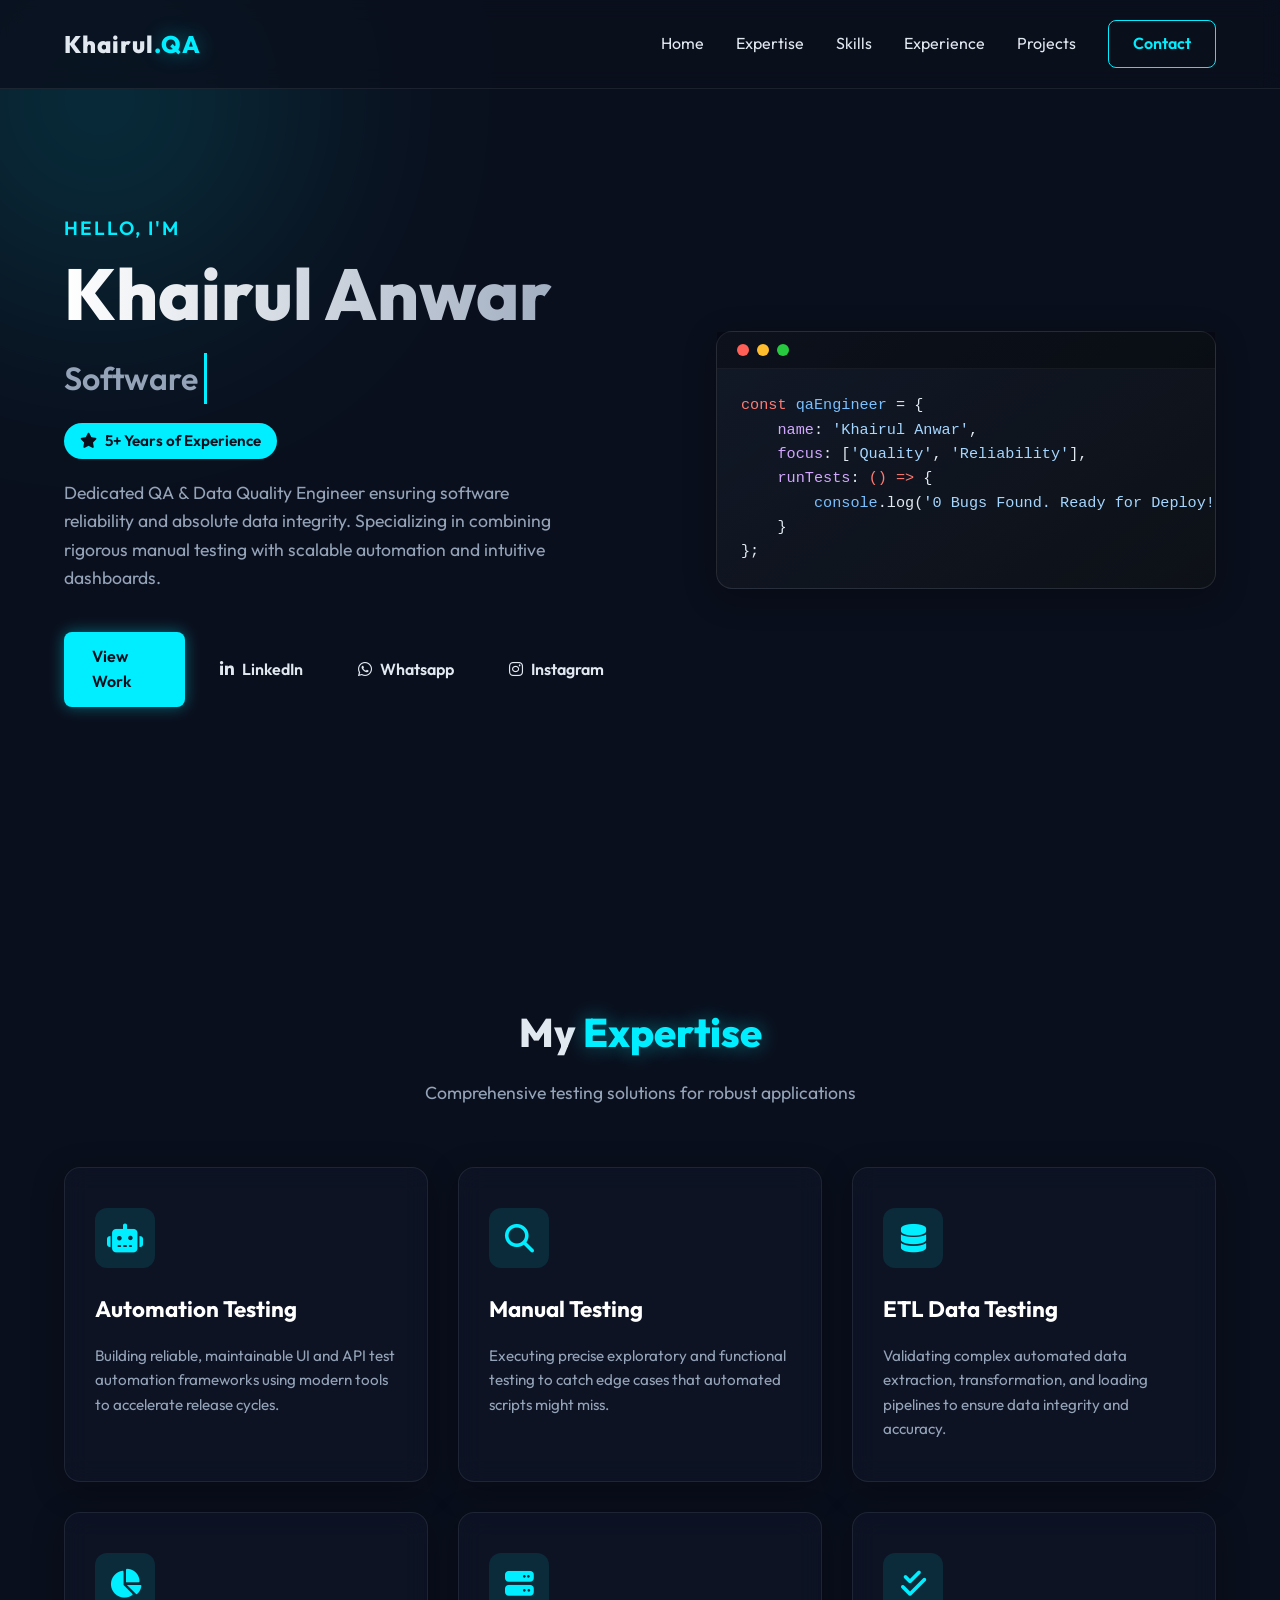
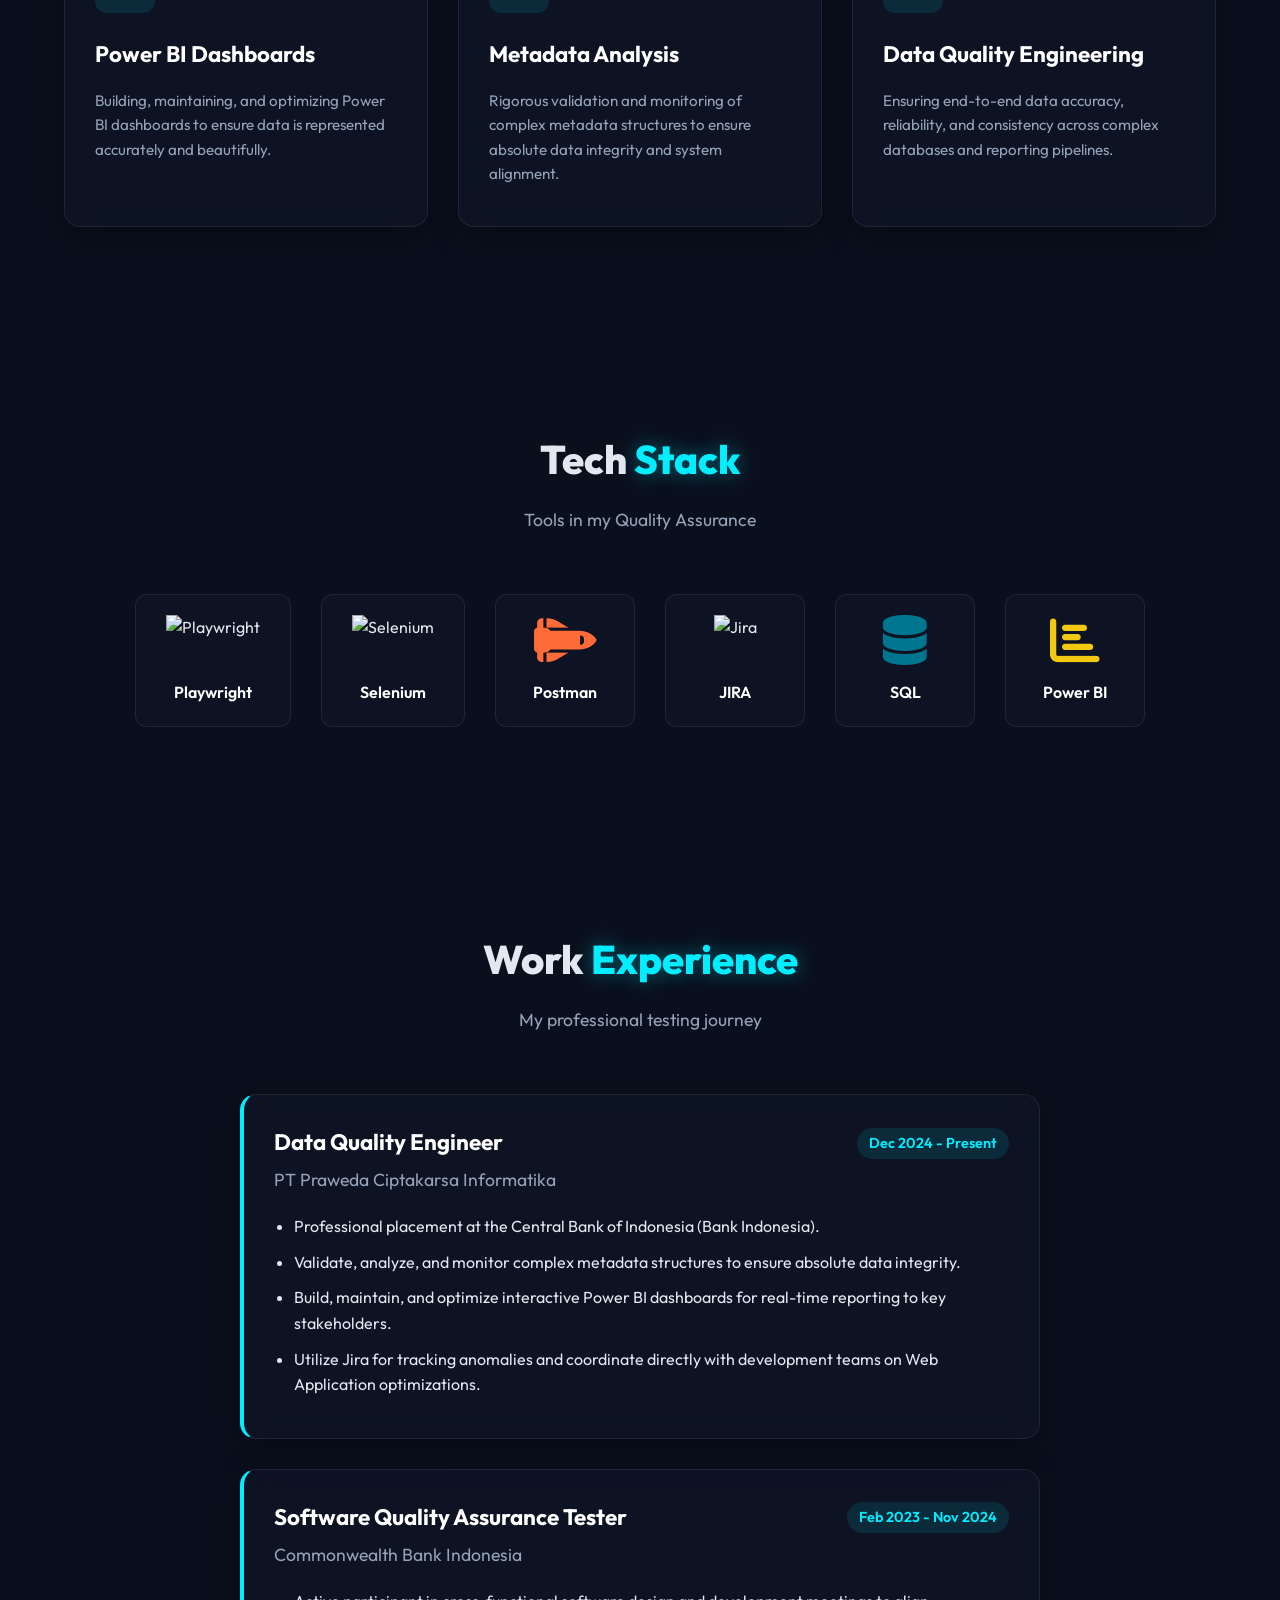
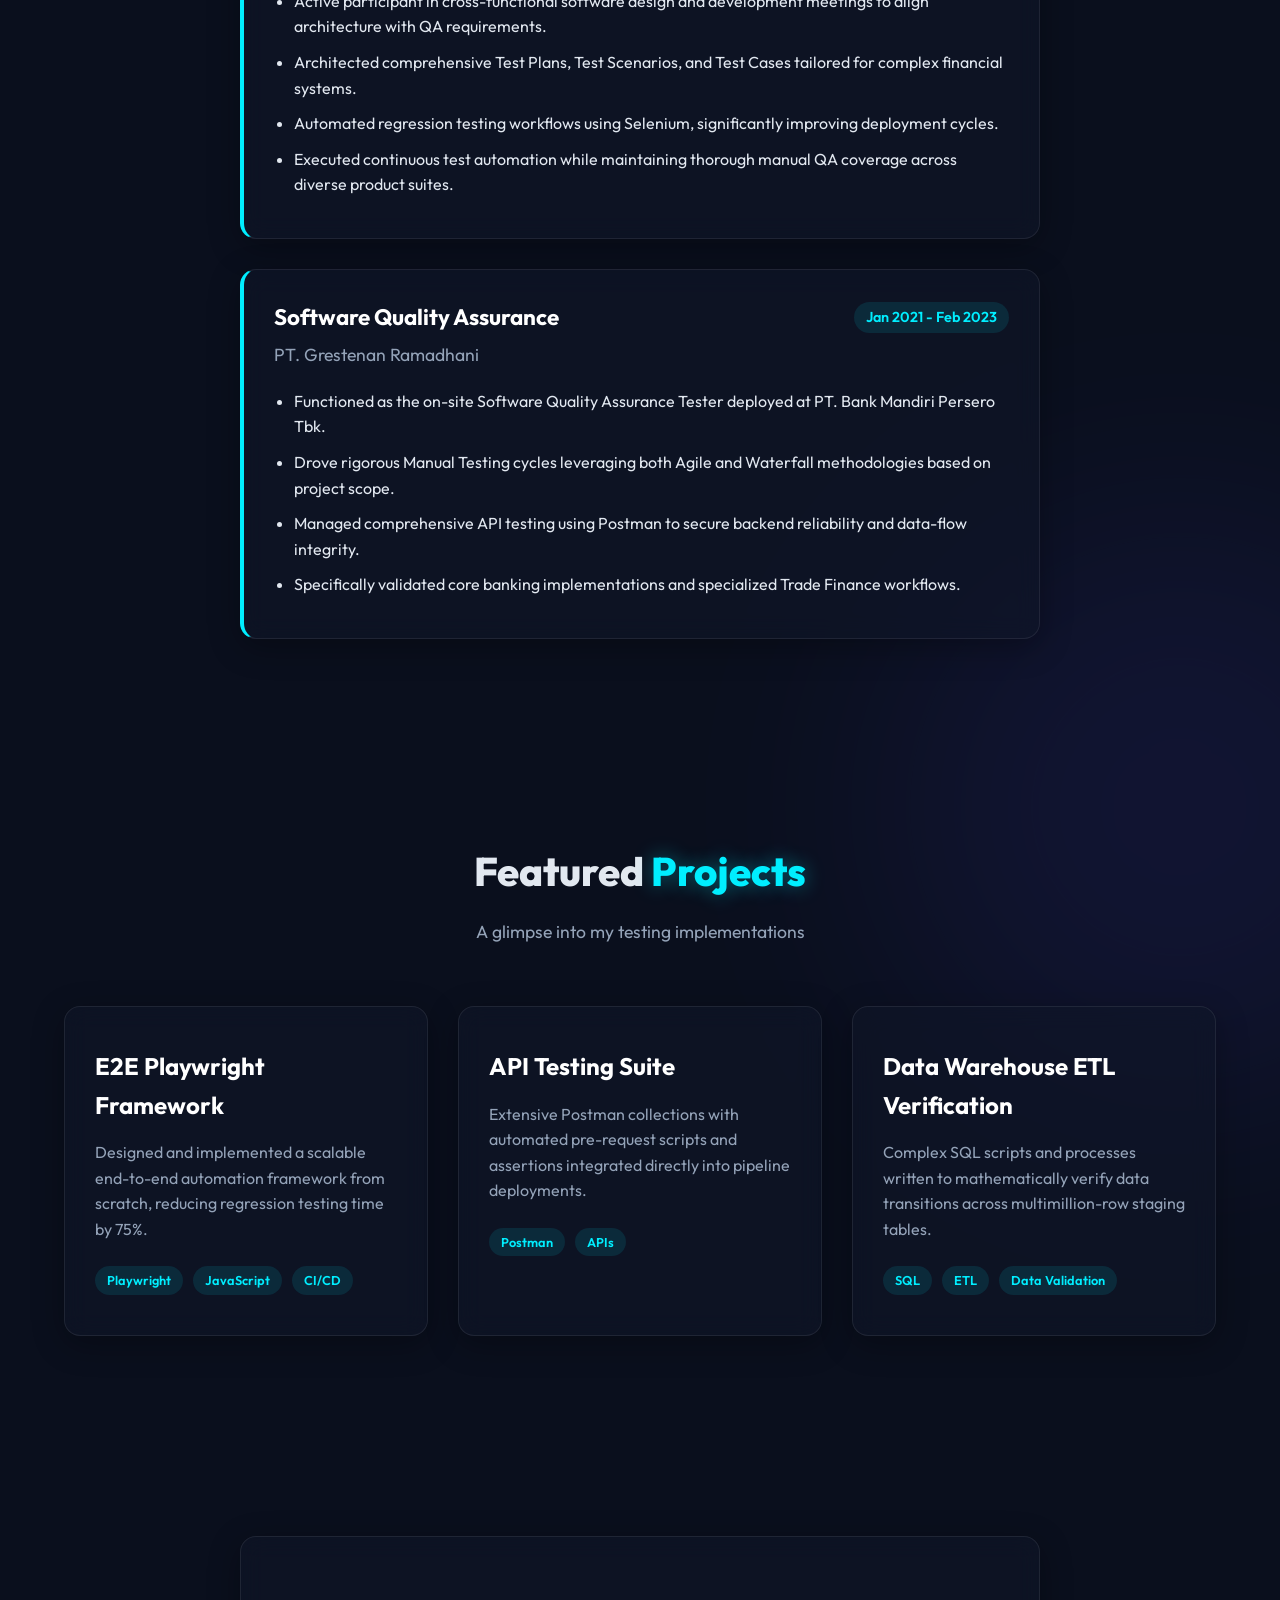
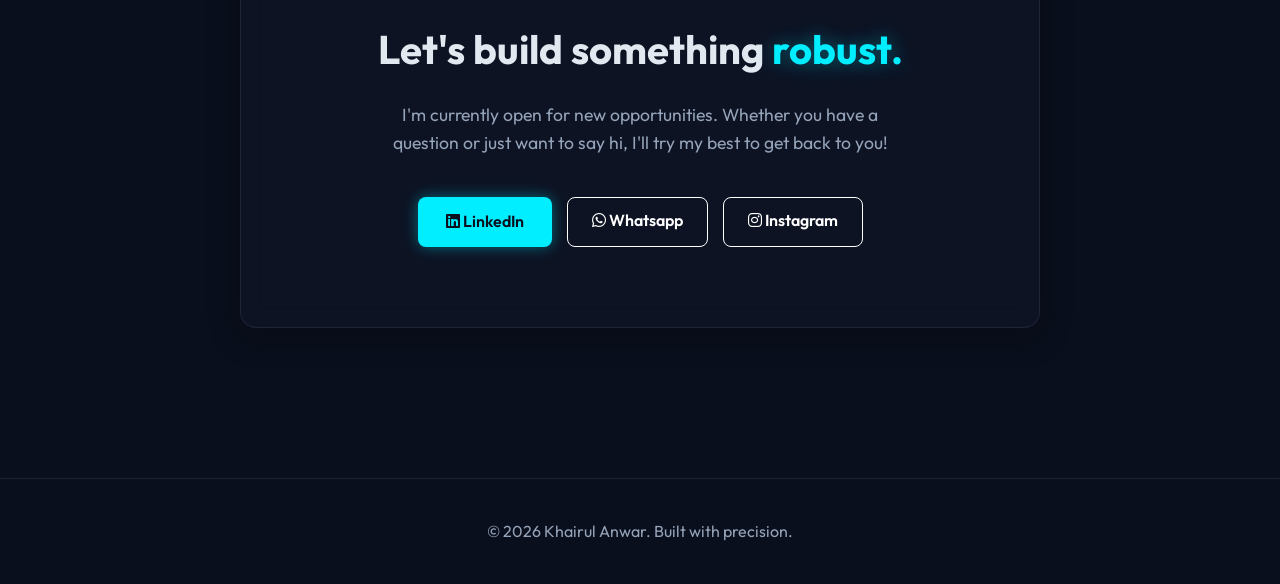
==== index.html @ 2eb2908f "Add files via upload" ====
<!DOCTYPE html>
<html lang="en">

<head>
    <meta charset="UTF-8">
    <meta name="viewport" content="width=device-width, initial-scale=1.0">
    <title>Khairul Anwar | QA Engineer</title>
    <!-- Favicon -->
    <link rel="icon" type="image/png" href="favicon.png">
    <!-- Google Fonts -->
    <link rel="preconnect" href="https://fonts.googleapis.com">
    <link rel="preconnect" href="https://fonts.gstatic.com" crossorigin>
    <link
        href="https://fonts.googleapis.com/css2?family=Outfit:wght@300;400;600;800&family=Fira+Code:wght@400&display=swap"
        rel="stylesheet">
    <!-- FontAwesome for Icons -->
    <link rel="stylesheet" href="https://cdnjs.cloudflare.com/ajax/libs/font-awesome/6.4.0/css/all.min.css">
    <!-- Custom CSS -->
    <link rel="stylesheet" href="styles.css">
</head>

<body>
    <!-- Background Animated Shapes -->
    <div class="bg-shape shape-1"></div>
    <div class="bg-shape shape-2"></div>

    <!-- Navbar -->
    <header>
        <nav class="navbar">
            <div class="logo">Khairul<span class="highlight">.QA</span></div>
            <ul class="nav-links">
                <li><a href="#home">Home</a></li>
                <li><a href="#expertise">Expertise</a></li>
                <li><a href="#skills">Skills</a></li>
                <li><a href="#experience">Experience</a></li>
                <li><a href="#projects">Projects</a></li>
                <li><a href="#contact" class="btn-outline">Contact</a></li>
            </ul>
            <div class="mobile-menu-btn"><i class="fas fa-bars"></i></div>
        </nav>
    </header>

    <!-- Main Content -->
    <main>
        <!-- Hero Section -->
        <section id="home" class="hero section">
            <div class="hero-content reveal">
                <p class="greeting">Hello, I'm</p>
                <h1 class="name">Khairul Anwar</h1>
                <h2 class="title">
                    <span class="typing-text">Software Quality Assurance</span>
                    <span class="cursor">&nbsp;</span>
                </h2>
                <div style="margin-bottom: 20px;" class="reveal fade-up" style="transition-delay: 0.2s;">
                    <span
                        style="font-size: 0.95rem; font-weight: 600; color: var(--bg-dark); background: var(--accent-color); padding: 6px 16px; border-radius: 20px; display: inline-flex; align-items: center; gap: 8px;">
                        <i class="fas fa-star"></i> 5+ Years of Experience
                    </span>
                </div>
                <p class="description">
                    Dedicated QA & Data Quality Engineer ensuring software reliability and absolute data integrity.
                    Specializing in combining rigorous manual testing with scalable automation and intuitive dashboards.
                </p>
                <div class="hero-buttons">
                    <a href="#projects" class="btn-primary">View Work</a>
                    <a href="https://www.linkedin.com/in/khairul-anwar-5a3662180/" target="_blank" class="btn-icon"><i
                            class="fab fa-linkedin-in"></i> LinkedIn</a>
                    <a href="https://api.whatsapp.com/send?phone=6287893162489" target="_blank" class="btn-icon"><i
                            class="fab fa-whatsapp"></i> Whatsapp</a>
                    <a href="https://www.instagram.com/leopugjelly/" target="_blank" class="btn-icon"><i
                            class="fab fa-instagram"></i> Instagram</a>
                </div>
            </div>
            <div class="hero-visual reveal right">
                <div class="glass-card main-card">
                    <div class="card-header">
                        <span class="dot red"></span>
                        <span class="dot yellow"></span>
                        <span class="dot green"></span>
                    </div>
                    <div class="card-body">
                        <pre><code><span class="keyword">const</span> <span class="variable">qaEngineer</span> = {
    <span class="property">name</span>: <span class="string">'Khairul Anwar'</span>,
    <span class="property">focus</span>: [<span class="string">'Quality'</span>, <span class="string">'Reliability'</span>],
    <span class="property">runTests</span>: <span class="function">() =></span> {
        <span class="built-in">console</span>.log(<span class="string">'0 Bugs Found. Ready for Deploy!'</span>);
    }
};</code></pre>
                    </div>
                </div>
            </div>
        </section>

        <!-- Expertise Section -->
        <section id="expertise" class="section">
            <div class="section-title reveal">
                <h2>My <span class="highlight">Expertise</span></h2>
                <p>Comprehensive testing solutions for robust applications</p>
            </div>
            <div class="expertise-grid">
                <div class="glass-card expertise-card reveal fade-up">
                    <div class="icon-wrapper"><i class="fas fa-robot"></i></div>
                    <h3>Automation Testing</h3>
                    <p>Building reliable, maintainable UI and API test automation frameworks using modern tools to
                        accelerate release cycles.</p>
                </div>
                <div class="glass-card expertise-card reveal fade-up" style="transition-delay: 0.1s;">
                    <div class="icon-wrapper"><i class="fas fa-search"></i></div>
                    <h3>Manual Testing</h3>
                    <p>Executing precise exploratory and functional testing to catch edge cases that automated scripts
                        might miss.</p>
                </div>
                <div class="glass-card expertise-card reveal fade-up" style="transition-delay: 0.2s;">
                    <div class="icon-wrapper"><i class="fas fa-database"></i></div>
                    <h3>ETL Data Testing</h3>
                    <p>Validating complex automated data extraction, transformation, and loading pipelines to ensure
                        data integrity and accuracy.</p>
                </div>
                <div class="glass-card expertise-card reveal fade-up" style="transition-delay: 0.3s;">
                    <div class="icon-wrapper"><i class="fas fa-chart-pie"></i></div>
                    <h3>Power BI Dashboards</h3>
                    <p>Building, maintaining, and optimizing Power BI dashboards to ensure data is represented
                        accurately and beautifully.</p>
                </div>
                <div class="glass-card expertise-card reveal fade-up" style="transition-delay: 0.4s;">
                    <div class="icon-wrapper"><i class="fas fa-server"></i></div>
                    <h3>Metadata Analysis</h3>
                    <p>Rigorous validation and monitoring of complex metadata structures to ensure absolute data
                        integrity and system alignment.</p>
                </div>
                <div class="glass-card expertise-card reveal fade-up" style="transition-delay: 0.5s;">
                    <div class="icon-wrapper"><i class="fas fa-check-double"></i></div>
                    <h3>Data Quality Engineering</h3>
                    <p>Ensuring end-to-end data accuracy, reliability, and consistency across complex databases and
                        reporting pipelines.</p>
                </div>
            </div>
        </section>

        <!-- Skills Section -->
        <section id="skills" class="section">
            <div class="section-title reveal">
                <h2>Tech <span class="highlight">Stack</span></h2>
                <p>Tools in my Quality Assurance</p>
            </div>
            <div class="skills-container reveal">
                <div class="skill-item">
                    <img src="https://cdn.jsdelivr.net/gh/devicons/devicon/icons/playwright/playwright-original.svg"
                        alt="Playwright" />
                    <span>Playwright</span>
                </div>
                <div class="skill-item">
                    <img src="https://cdn.jsdelivr.net/gh/devicons/devicon/icons/selenium/selenium-original.svg"
                        alt="Selenium" />
                    <span>Selenium</span>
                </div>
                <div class="skill-item">
                    <div class="icon-large"><i class="fas fa-space-shuttle" style="color: #ff6c37;"></i></div>
                    <span>Postman</span>
                </div>
                <div class="skill-item">
                    <img src="https://cdn.jsdelivr.net/gh/devicons/devicon/icons/jira/jira-original.svg" alt="Jira" />
                    <span>JIRA</span>
                </div>
                <div class="skill-item">
                    <div class="icon-large"><i class="fas fa-database" style="color: #00758F;"></i></div>
                    <span>SQL</span>
                </div>
                <div class="skill-item">
                    <div class="icon-large"><i class="fas fa-chart-bar" style="color: #F2C811;"></i></div>
                    <span>Power BI</span>
                </div>
            </div>
        </section>

        <!-- Work Experience Section -->
        <section id="experience" class="section">
            <div class="section-title reveal">
                <h2>Work <span class="highlight">Experience</span></h2>
                <p>My professional testing journey</p>
            </div>
            <div class="experience-timeline">
                <!-- Experience 1 -->
                <div class="glass-card experience-item reveal fade-up">
                    <div class="exp-header">
                        <h3>Data Quality Engineer</h3>
                        <span class="exp-date">Dec 2024 - Present</span>
                    </div>
                    <h4 class="company-name">PT Praweda Ciptakarsa Informatika</h4>
                    <ul class="exp-details">
                        <li>Professional placement at the Central Bank of Indonesia (Bank Indonesia).</li>
                        <li>Validate, analyze, and monitor complex metadata structures to ensure absolute data
                            integrity.</li>
                        <li>Build, maintain, and optimize interactive Power BI dashboards for real-time reporting to key
                            stakeholders.</li>
                        <li>Utilize Jira for tracking anomalies and coordinate directly with development teams on Web
                            Application optimizations.</li>
                    </ul>
                </div>

                <!-- Experience 2 -->
                <div class="glass-card experience-item reveal fade-up" style="transition-delay: 0.1s;">
                    <div class="exp-header">
                        <h3>Software Quality Assurance Tester</h3>
                        <span class="exp-date">Feb 2023 - Nov 2024</span>
                    </div>
                    <h4 class="company-name">Commonwealth Bank Indonesia</h4>
                    <ul class="exp-details">
                        <li>Active participant in cross-functional software design and development meetings to align
                            architecture with QA requirements.</li>
                        <li>Architected comprehensive Test Plans, Test Scenarios, and Test Cases tailored for complex
                            financial systems.</li>
                        <li>Automated regression testing workflows using Selenium, significantly improving deployment
                            cycles.</li>
                        <li>Executed continuous test automation while maintaining thorough manual QA coverage across
                            diverse product suites.</li>
                    </ul>
                </div>

                <!-- Experience 3 -->
                <div class="glass-card experience-item reveal fade-up" style="transition-delay: 0.2s;">
                    <div class="exp-header">
                        <h3>Software Quality Assurance</h3>
                        <span class="exp-date">Jan 2021 - Feb 2023</span>
                    </div>
                    <h4 class="company-name">PT. Grestenan Ramadhani</h4>
                    <ul class="exp-details">
                        <li>Functioned as the on-site Software Quality Assurance Tester deployed at PT. Bank Mandiri
                            Persero Tbk.</li>
                        <li>Drove rigorous Manual Testing cycles leveraging both Agile and Waterfall methodologies based
                            on project scope.</li>
                        <li>Managed comprehensive API testing using Postman to secure backend reliability and data-flow
                            integrity.</li>
                        <li>Specifically validated core banking implementations and specialized Trade Finance workflows.
                        </li>
                    </ul>
                </div>
            </div>
        </section>

        <!-- Projects Section (Placeholder for future) -->
        <section id="projects" class="section">
            <div class="section-title reveal">
                <h2>Featured <span class="highlight">Projects</span></h2>
                <p>A glimpse into my testing implementations</p>
            </div>
            <div class="projects-grid">
                <div class="glass-card project-card reveal fade-up">
                    <div class="project-content">
                        <h3>E2E Playwright Framework</h3>
                        <p>Designed and implemented a scalable end-to-end automation framework from scratch, reducing
                            regression testing time by 75%.</p>
                        <div class="tags">
                            <span>Playwright</span>
                            <span>JavaScript</span>
                            <span>CI/CD</span>
                        </div>
                    </div>
                </div>
                <div class="glass-card project-card reveal fade-up" style="transition-delay: 0.2s;">
                    <div class="project-content">
                        <h3>API Testing Suite</h3>
                        <p>Extensive Postman collections with automated pre-request scripts and assertions integrated
                            directly into pipeline deployments.</p>
                        <div class="tags">
                            <span>Postman</span>
                            <span>APIs</span>
                        </div>
                    </div>
                </div>
                <div class="glass-card project-card reveal fade-up" style="transition-delay: 0.4s;">
                    <div class="project-content">
                        <h3>Data Warehouse ETL Verification</h3>
                        <p>Complex SQL scripts and processes written to mathematically verify data transitions across
                            multimillion-row staging tables.</p>
                        <div class="tags">
                            <span>SQL</span>
                            <span>ETL</span>
                            <span>Data Validation</span>
                        </div>
                    </div>
                </div>
            </div>
        </section>

        <!-- Contact Section -->
        <section id="contact" class="section">
            <div class="glass-card contact-card reveal">
                <h2>Let's build something <span class="highlight">robust.</span></h2>
                <p>I'm currently open for new opportunities. Whether you have a question or just want to say hi, I'll
                    try my best to get back to you!</p>
                <div class="contact-links" style="display: flex; gap: 15px; justify-content: center; flex-wrap: wrap;">
                    <a href="https://www.linkedin.com/in/khairul-anwar-5a3662180/" target="_blank" class="btn-primary">
                        <i class="fab fa-linkedin"></i> LinkedIn
                    </a>
                    <a href="https://api.whatsapp.com/send?phone=6287893162489" target="_blank" class="btn-outline"
                        style="border-color: #fff; color: #fff;">
                        <i class="fab fa-whatsapp"></i> Whatsapp
                    </a>
                    <a href="https://www.instagram.com/leopugjelly/" target="_blank" class="btn-outline"
                        style="border-color: #fff; color: #fff;">
                        <i class="fab fa-instagram"></i> Instagram
                    </a>
                </div>
            </div>
        </section>
    </main>

    <!-- Footer -->
    <footer>
        <p>&copy; <span id="year"></span> Khairul Anwar. Built with precision.</p>
    </footer>

    <script src="script.js"></script>
</body>

</html>
---- styles.css ----
/* --- Custom Properties & Theme Setup --- */
:root {
    --bg-dark: #0a0f1d;
    --bg-card: rgba(16, 23, 41, 0.6);
    --bg-card-hover: rgba(26, 36, 61, 0.8);
    --text-primary: #e2e8f0;
    --text-secondary: #94a3b8;
    
    /* Electric Blue Theme */
    --accent-color: #00eeff;
    --accent-color-glow: rgba(0, 238, 255, 0.4);
    --accent-color-dim: rgba(0, 238, 255, 0.1);
    
    --border-color: rgba(255, 255, 255, 0.08);
    --font-main: 'Outfit', sans-serif;
    --font-code: 'Fira Code', monospace;
}

/* --- Base Reset --- */
* {
    margin: 0;
    padding: 0;
    box-sizing: border-box;
}

html {
    scroll-behavior: smooth;
    font-size: 16px;
}

body {
    background-color: var(--bg-dark);
    color: var(--text-primary);
    font-family: var(--font-main);
    line-height: 1.6;
    overflow-x: hidden;
    position: relative;
}

/* Background Animated Shapes */
.bg-shape {
    position: absolute;
    border-radius: 50%;
    filter: blur(120px);
    z-index: -1;
    opacity: 0.5;
    animation: float 20s infinite alternate;
}

.shape-1 {
    width: 400px;
    height: 400px;
    background: var(--accent-color);
    top: -100px;
    left: -100px;
    opacity: 0.15;
}

.shape-2 {
    width: 600px;
    height: 600px;
    background: #4f46e5;
    bottom: 20%;
    right: -200px;
    opacity: 0.1;
    animation-delay: -5s;
}

@keyframes float {
    0% { transform: translate(0, 0) scale(1); }
    100% { transform: translate(50px, 50px) scale(1.1); }
}

/* --- Layout Utilities --- */
.section {
    padding: 100px 5%;
    max-width: 1400px;
    margin: 0 auto;
}

.section-title {
    margin-bottom: 60px;
    text-align: center;
}

.section-title h2 {
    font-size: 2.5rem;
    font-weight: 800;
    margin-bottom: 15px;
}

.section-title p {
    color: var(--text-secondary);
    font-size: 1.1rem;
}

.highlight {
    color: var(--accent-color);
    text-shadow: 0 0 20px var(--accent-color-glow);
}

/* --- Glassmorphism Cards --- */
.glass-card {
    background: var(--bg-card);
    backdrop-filter: blur(12px);
    -webkit-backdrop-filter: blur(12px);
    border: 1px solid var(--border-color);
    border-radius: 16px;
    box-shadow: 0 8px 32px 0 rgba(0, 0, 0, 0.3);
    transition: transform 0.3s ease, border-color 0.3s ease, box-shadow 0.3s ease;
}

.glass-card:hover {
    transform: translateY(-5px);
    border-color: var(--accent-color-dim);
    box-shadow: 0 12px 40px 0 var(--accent-color-dim);
}

/* --- Buttons --- */
a {
    text-decoration: none;
    color: inherit;
    transition: all 0.3s ease;
}

.btn-primary {
    display: inline-block;
    background: var(--accent-color);
    color: var(--bg-dark);
    padding: 12px 28px;
    border-radius: 8px;
    font-weight: 600;
    box-shadow: 0 0 15px var(--accent-color-glow);
    transition: all 0.3s ease;
}

.btn-primary:hover {
    background: #fff;
    box-shadow: 0 0 25px rgba(255, 255, 255, 0.6);
    transform: translateY(-2px);
}

.btn-outline {
    display: inline-block;
    border: 1px solid var(--accent-color);
    color: var(--accent-color);
    padding: 10px 24px;
    border-radius: 8px;
    font-weight: 600;
}

.btn-outline:hover {
    background: var(--accent-color-dim);
}

.btn-icon {
    display: inline-flex;
    align-items: center;
    gap: 8px;
    color: var(--text-primary);
    padding: 12px 20px;
    font-weight: 600;
}

.btn-icon:hover {
    color: var(--accent-color);
}

/* --- Navigation --- */
header {
    position: fixed;
    top: 0;
    width: 100%;
    z-index: 1000;
    background: rgba(10, 15, 29, 0.8);
    backdrop-filter: blur(10px);
    border-bottom: 1px solid var(--border-color);
}

.navbar {
    max-width: 1400px;
    margin: 0 auto;
    padding: 20px 5%;
    display: flex;
    justify-content: space-between;
    align-items: center;
}

.logo {
    font-size: 1.5rem;
    font-weight: 800;
    letter-spacing: 1px;
}

.nav-links {
    display: flex;
    list-style: none;
    gap: 2rem;
    align-items: center;
}

.nav-links a:hover {
    color: var(--accent-color);
}

.mobile-menu-btn {
    display: none;
    font-size: 1.5rem;
    cursor: pointer;
}

/* --- Hero Section --- */
.hero {
    min-height: 100vh;
    display: flex;
    align-items: center;
    justify-content: space-between;
    gap: 2rem;
    padding-top: 120px;
}

.hero-content {
    flex: 1;
    max-width: 600px;
}

.greeting {
    color: var(--accent-color);
    font-size: 1.2rem;
    font-weight: 600;
    margin-bottom: 10px;
    letter-spacing: 2px;
    text-transform: uppercase;
}

.name {
    font-size: 4.5rem;
    font-weight: 800;
    line-height: 1.1;
    margin-bottom: 20px;
    background: linear-gradient(to right, #fff, var(--text-secondary));
    -webkit-background-clip: text;
    -webkit-text-fill-color: transparent;
}

.title {
    font-size: 2rem;
    color: var(--text-secondary);
    margin-bottom: 30px;
    font-weight: 600;
    height: 40px; /* Space for typing effect */
}

.cursor {
    display: inline-block;
    width: 3px;
    background-color: var(--accent-color);
    animation: blink 1s step-end infinite;
}

@keyframes blink {
    50% { opacity: 0; }
}

.description {
    font-size: 1.1rem;
    color: var(--text-secondary);
    margin-bottom: 40px;
    max-width: 500px;
}

.hero-buttons {
    display: flex;
    gap: 15px;
    align-items: center;
}

.hero-visual {
    flex: 1;
    display: flex;
    justify-content: flex-end;
}

/* Code Card */
.main-card {
    width: 100%;
    max-width: 500px;
    background: linear-gradient(145deg, #111827, #0d1117);
    border: 1px solid rgba(255, 255, 255, 0.1);
}

.card-header {
    background: rgba(0, 0, 0, 0.3);
    padding: 12px 20px;
    display: flex;
    gap: 8px;
    border-bottom: 1px solid rgba(255, 255, 255, 0.05);
}

.dot {
    width: 12px;
    height: 12px;
    border-radius: 50%;
}
.dot.red { background: #ff5f56; }
.dot.yellow { background: #ffbd2e; }
.dot.green { background: #27c93f; }

.card-body {
    padding: 24px;
    font-family: var(--font-code);
    font-size: 0.95rem;
    overflow-x: auto;
}

.keyword { color: #ff7b72; }
.variable { color: #79c0ff; }
.string { color: #a5d6ff; }
.property { color: #d2a8ff; }
.function { color: #ff7b72; }
.built-in { color: #79c0ff; }

/* --- Expertise Section --- */
.expertise-grid {
    display: grid;
    grid-template-columns: repeat(auto-fit, minmax(280px, 1fr));
    gap: 30px;
}

.expertise-card {
    padding: 40px 30px;
    text-align: left;
}

.icon-wrapper {
    width: 60px;
    height: 60px;
    background: var(--accent-color-dim);
    border-radius: 12px;
    display: flex;
    align-items: center;
    justify-content: center;
    font-size: 1.8rem;
    color: var(--accent-color);
    margin-bottom: 24px;
}

.expertise-card h3 {
    font-size: 1.4rem;
    margin-bottom: 16px;
    color: #fff;
}

.expertise-card p {
    color: var(--text-secondary);
    font-size: 0.95rem;
}

/* --- Skills Section --- */
.skills-container {
    display: flex;
    flex-wrap: wrap;
    justify-content: center;
    gap: 30px;
}

.skill-item {
    background: var(--bg-card);
    border: 1px solid var(--border-color);
    border-radius: 12px;
    padding: 20px 30px;
    display: flex;
    flex-direction: column;
    align-items: center;
    gap: 15px;
    min-width: 140px;
    transition: all 0.3s ease;
}

.skill-item:hover {
    transform: translateY(-5px);
    border-color: var(--accent-color);
    background: var(--bg-card-hover);
    box-shadow: 0 10px 20px var(--accent-color-dim);
}

.skill-item img, .skill-item .icon-large {
    height: 50px;
    width: auto;
}

.skill-item .icon-large {
    font-size: 50px;
    display: flex;
    align-items: center;
    justify-content: center;
}

.skill-item span {
    font-weight: 600;
    color: #fff;
}

/* --- Work Experience Section --- */
.experience-timeline {
    display: flex;
    flex-direction: column;
    gap: 30px;
    max-width: 800px;
    margin: 0 auto;
}

.experience-item {
    padding: 30px;
    border-left: 4px solid var(--accent-color);
}

.exp-header {
    display: flex;
    justify-content: space-between;
    align-items: center;
    margin-bottom: 5px;
    flex-wrap: wrap;
    gap: 10px;
}

.exp-header h3 {
    font-size: 1.4rem;
    color: #fff;
    margin: 0;
}

.exp-date {
    color: var(--accent-color);
    font-weight: 600;
    font-size: 0.9rem;
    background: var(--accent-color-dim);
    padding: 4px 12px;
    border-radius: 20px;
}

.company-name {
    color: var(--text-secondary);
    font-size: 1.1rem;
    font-weight: 400;
    margin-bottom: 20px;
}

.exp-details {
    padding-left: 20px;
    color: var(--text-primary);
}

.exp-details li {
    margin-bottom: 10px;
}

/* --- Projects Section --- */
.projects-grid {
    display: grid;
    grid-template-columns: repeat(auto-fit, minmax(320px, 1fr));
    gap: 30px;
}

.project-card {
    padding: 40px 30px;
    display: flex;
    flex-direction: column;
    justify-content: space-between;
    height: 100%;
}

.project-content h3 {
    font-size: 1.5rem;
    margin-bottom: 16px;
    color: #fff;
}

.project-content p {
    color: var(--text-secondary);
    margin-bottom: 24px;
}

.tags {
    display: flex;
    flex-wrap: wrap;
    gap: 10px;
}

.tags span {
    background: var(--accent-color-dim);
    color: var(--accent-color);
    padding: 4px 12px;
    border-radius: 20px;
    font-size: 0.8rem;
    font-weight: 600;
}

/* --- Contact Section --- */
.contact-card {
    text-align: center;
    padding: 80px 40px;
    max-width: 800px;
    margin: 0 auto;
}

.contact-card h2 {
    font-size: 2.5rem;
    margin-bottom: 20px;
}

.contact-card p {
    color: var(--text-secondary);
    font-size: 1.1rem;
    margin-bottom: 40px;
    max-width: 500px;
    margin-left: auto;
    margin-right: auto;
}

.contact-links {
    display: flex;
    justify-content: center;
}

/* --- Footer --- */
footer {
    text-align: center;
    padding: 40px;
    color: var(--text-secondary);
    border-top: 1px solid var(--border-color);
    margin-top: 50px;
}

/* --- Animations & Utilities --- */
.reveal {
    opacity: 0;
    transform: translateY(30px);
    transition: all 0.8s cubic-bezier(0.5, 0, 0, 1);
}

.reveal.active {
    opacity: 1;
    transform: translateY(0);
}

.reveal.right {
    transform: translateX(30px);
}

.reveal.right.active {
    transform: translateX(0);
}

/* --- Media Queries --- */
@media (max-width: 968px) {
    .name { font-size: 3.5rem; }
    .hero { flex-direction: column; text-align: center; justify-content: center; padding-top: 160px; }
    .hero-content { margin: 0 auto 50px; }
    .hero-buttons { justify-content: center; }
    .hero-visual { justify-content: center; width: 100%; }
    .description { margin: 0 auto 40px; }
}

@media (max-width: 768px) {
    .nav-links {
        display: none; /* In a full app, we would add a JS toggle for mobile menu */
    }
    .mobile-menu-btn { display: block; }
    .name { font-size: 2.8rem; }
    .title { font-size: 1.5rem; }
}
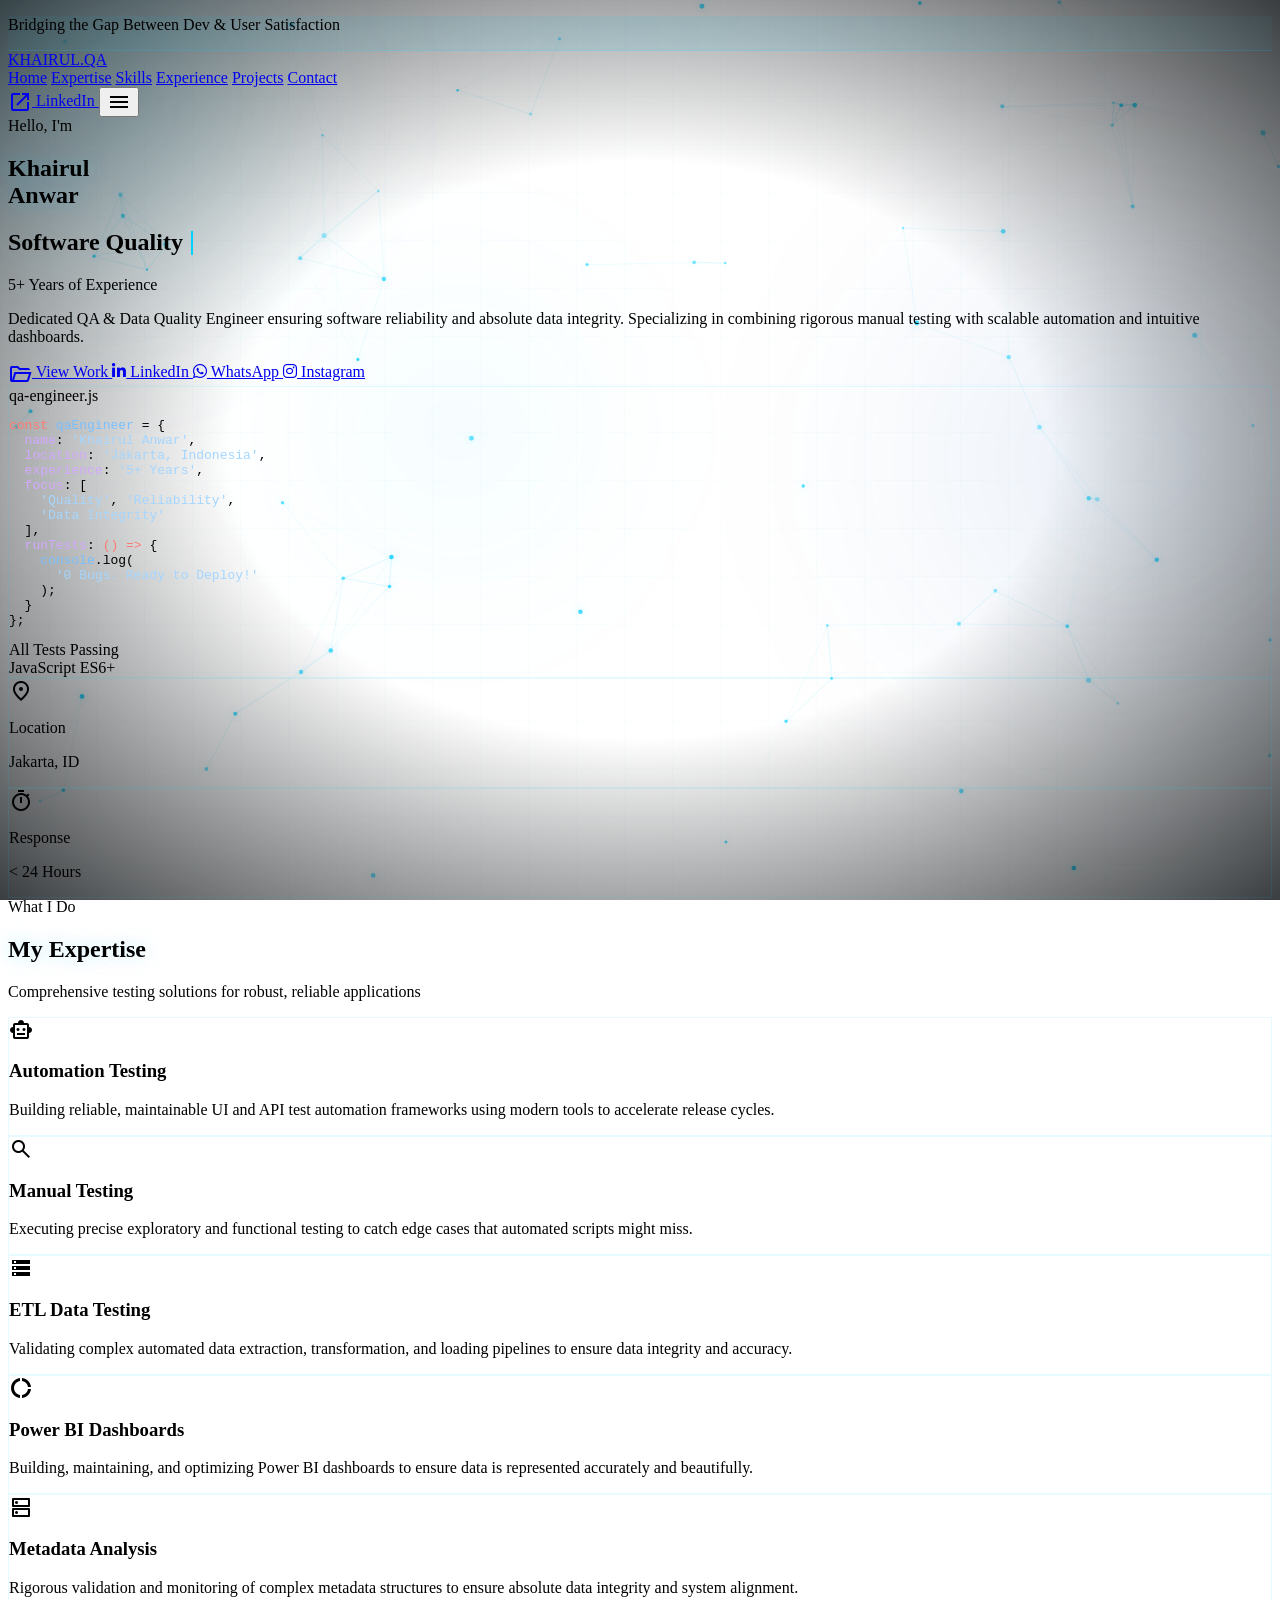
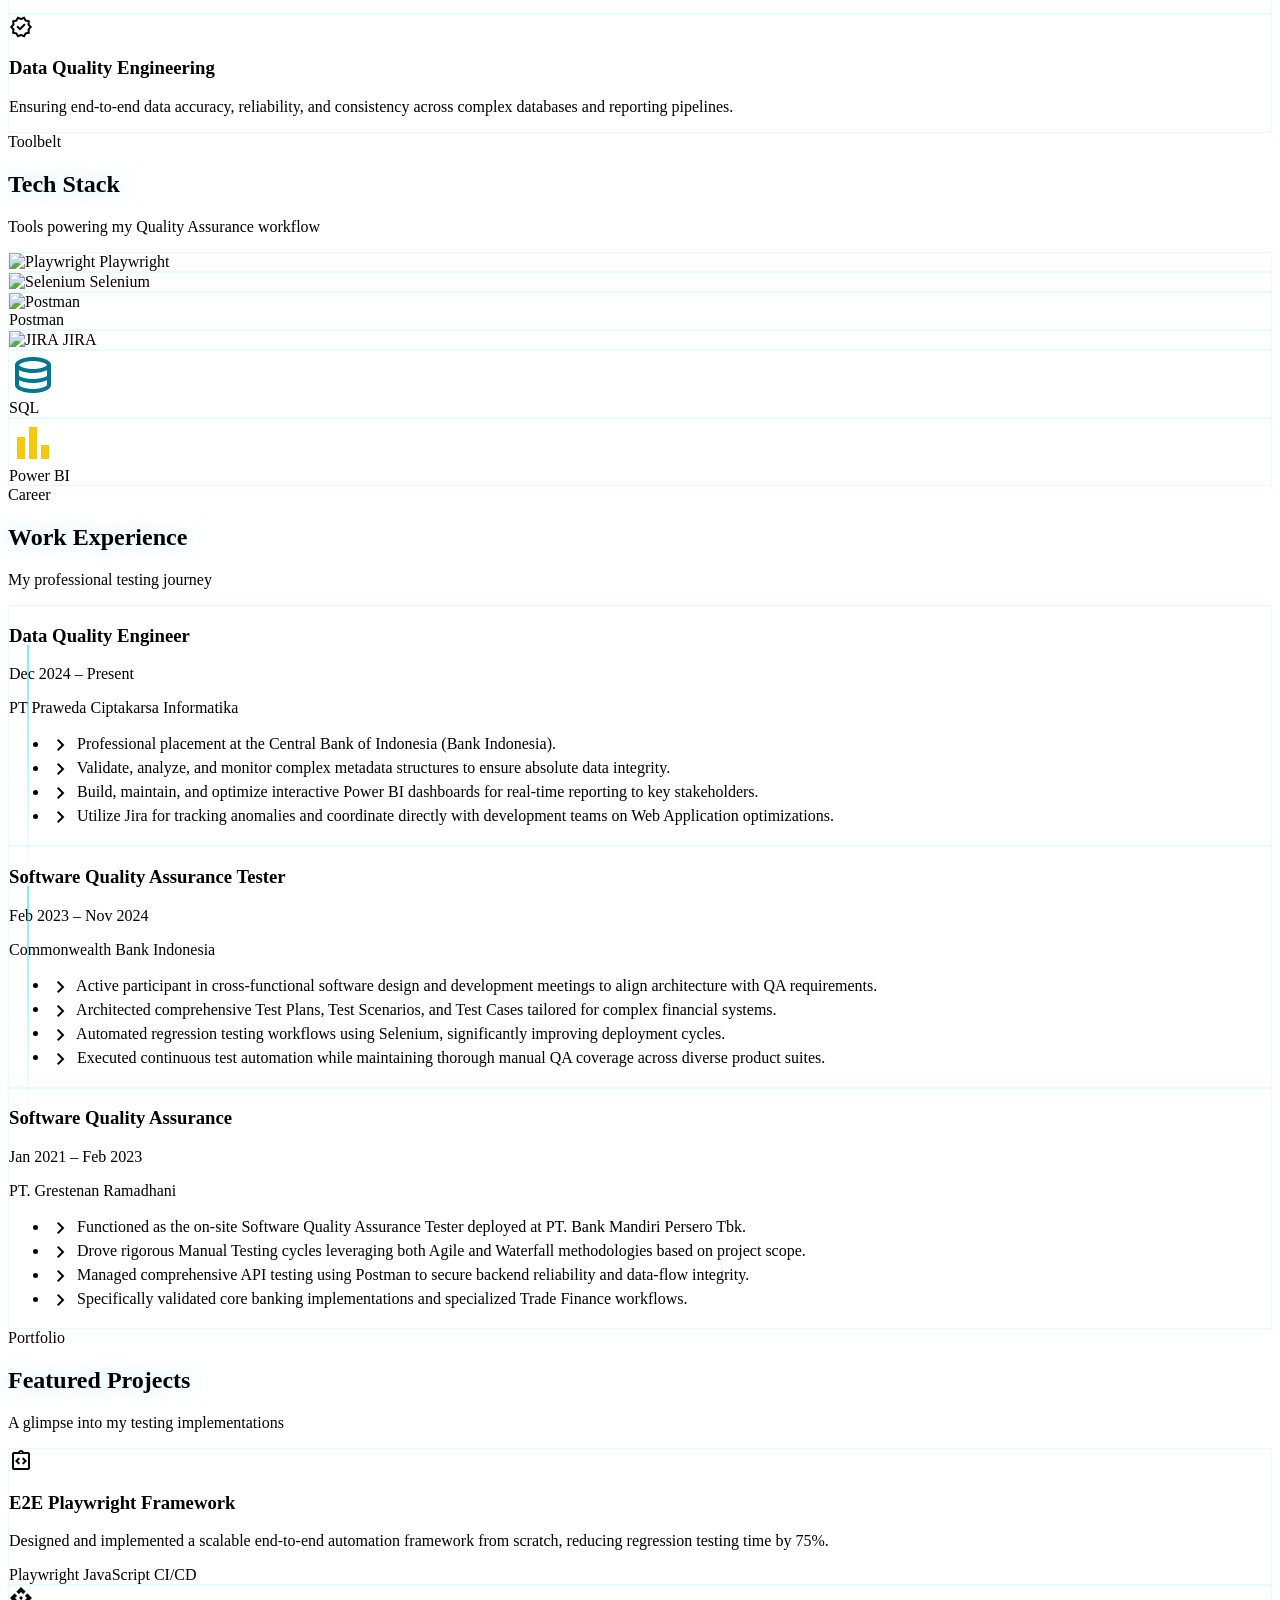
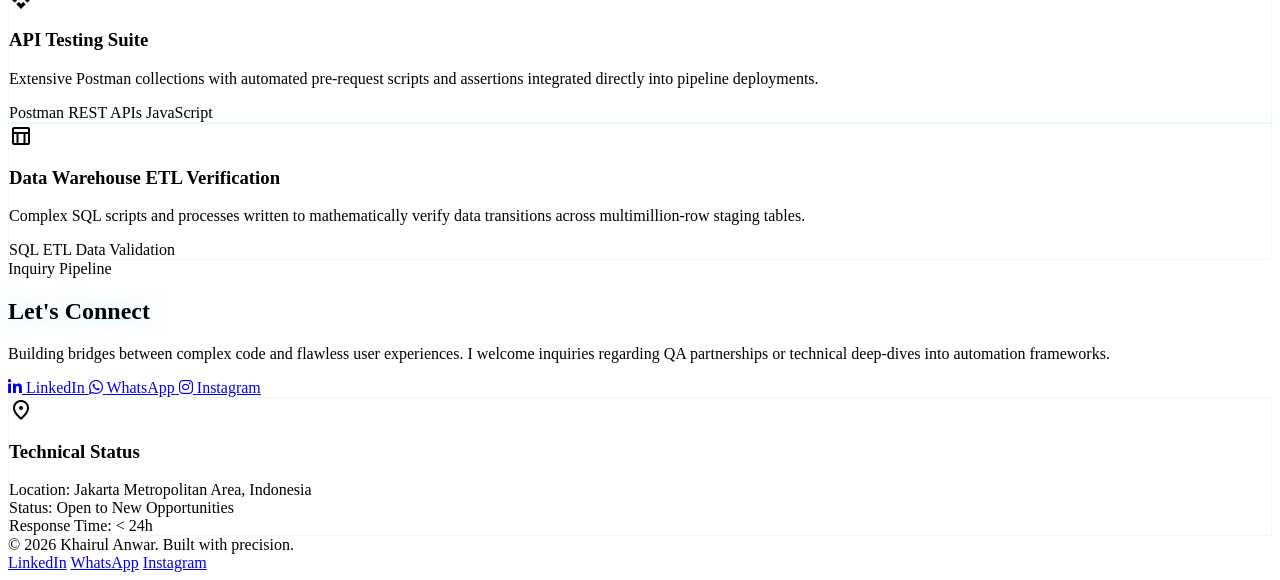
==== commit d9739039: "Add files via upload" ====
--- a/index.html
+++ b/index.html
@@ -1,317 +1,804 @@
 <!DOCTYPE html>
-<html lang="en">
+<html class="dark" lang="en">
 
 <head>
-    <meta charset="UTF-8">
-    <meta name="viewport" content="width=device-width, initial-scale=1.0">
-    <title>Khairul Anwar | QA Engineer</title>
-    <!-- Favicon -->
-    <link rel="icon" type="image/png" href="favicon.png">
-    <!-- Google Fonts -->
-    <link rel="preconnect" href="https://fonts.googleapis.com">
-    <link rel="preconnect" href="https://fonts.gstatic.com" crossorigin>
-    <link
-        href="https://fonts.googleapis.com/css2?family=Outfit:wght@300;400;600;800&family=Fira+Code:wght@400&display=swap"
-        rel="stylesheet">
-    <!-- FontAwesome for Icons -->
-    <link rel="stylesheet" href="https://cdnjs.cloudflare.com/ajax/libs/font-awesome/6.4.0/css/all.min.css">
-    <!-- Custom CSS -->
-    <link rel="stylesheet" href="styles.css">
+    <meta charset="utf-8" />
+    <meta content="width=device-width, initial-scale=1.0" name="viewport" />
+    <title>Khairul Anwar | QA Engineer Portfolio</title>
+    <!-- Favicon: cyan shield + checkmark -->
+    <link rel="icon" type="image/svg+xml" href="data:image/svg+xml,%3Csvg xmlns='http://www.w3.org/2000/svg' viewBox='0 0 32 32'%3E%3Crect width='32' height='32' rx='6' fill='%230b0f12'/%3E%3Cpath d='M16 3 L28 8 L28 18 Q28 26 16 30 Q4 26 4 18 L4 8 Z' fill='none' stroke='%2300d1ff' stroke-width='2'/%3E%3Cpath d='M10 16 L14 20 L22 12' stroke='%2300d1ff' stroke-width='2.5' stroke-linecap='round' stroke-linejoin='round' fill='none'/%3E%3C/svg%3E" />
+    <meta name="description" content="Professional portfolio of Khairul Anwar, a Software Quality Assurance Engineer with 5+ years of experience in automation testing, ETL data testing, and Power BI dashboards." />
+    <link href="https://fonts.googleapis.com/css2?family=Space+Grotesk:wght@300;400;500;600;700&family=Manrope:wght@300;400;500;600;700;800&family=Inter:wght@400;500;600&family=Fira+Code:wght@400;500&family=Material+Symbols+Outlined:opsz,wght,FILL,GRAD@20..48,100..700,0..1,-50..200&display=swap" rel="stylesheet" />
+    <!-- Font Awesome for brand icons -->
+    <link rel="stylesheet" href="https://cdnjs.cloudflare.com/ajax/libs/font-awesome/6.5.0/css/all.min.css" />
+    <script src="https://cdn.tailwindcss.com?plugins=forms,container-queries"></script>
+    <script id="tailwind-config">
+        tailwind.config = {
+            darkMode: "class",
+            theme: {
+                extend: {
+                    colors: {
+                        "on-tertiary-fixed": "#001a2c",
+                        "surface-container-lowest": "#0b0f12",
+                        "on-error-container": "#ffdad6",
+                        "outline-variant": "#40484c",
+                        "on-primary-fixed-variant": "#004c6a",
+                        "surface-bright": "#343a3d",
+                        "surface-container": "#1d2123",
+                        "on-primary-fixed": "#001e2c",
+                        "on-surface": "#e0e2e5",
+                        "on-tertiary-container": "#d1e4ff",
+                        "surface-dim": "#0e1416",
+                        "primary-fixed": "#bfe9ff",
+                        "on-tertiary": "#003258",
+                        "on-surface-variant": "#bfc8cd",
+                        "secondary-fixed": "#dce3e9",
+                        "on-primary-container": "#bfe9ff",
+                        "surface-container-highest": "#323639",
+                        "tertiary": "#abc7ff",
+                        "primary": "#00d1ff",
+                        "tertiary-container": "#004786",
+                        "on-secondary": "#283238",
+                        "secondary-container": "#3f484e",
+                        "error-dim": "#ffb4ab",
+                        "background": "#0b0f12",
+                        "surface": "#0b0f12",
+                        "on-secondary-fixed": "#111d23",
+                        "outline": "#8a9297",
+                        "on-error": "#690005",
+                        "error-container": "#93000a",
+                        "secondary": "#bfc8cf",
+                        "tertiary-fixed-dim": "#abc7ff",
+                        "secondary-fixed-dim": "#bfc8cf",
+                        "error": "#ffb4ab",
+                        "primary-dim": "#00d1ff",
+                        "tertiary-dim": "#abc7ff",
+                        "primary-fixed-dim": "#00d1ff",
+                        "surface-tint": "#00d1ff",
+                        "on-background": "#e0e2e5",
+                        "primary-container": "#004c6a",
+                        "surface-variant": "#40484c",
+                        "tertiary-fixed": "#d1e4ff",
+                        "on-tertiary-fixed-variant": "#004786",
+                        "on-secondary-container": "#dce3e9",
+                        "secondary-dim": "#bfc8cf",
+                        "on-primary": "#00354c",
+                        "surface-container-high": "#282b2e",
+                        "inverse-on-surface": "#2d3133",
+                        "on-secondary-fixed-variant": "#3f484e",
+                        "inverse-surface": "#e0e2e5",
+                        "inverse-primary": "#00668a",
+                        "surface-container-low": "#171c1e"
+                    },
+                    borderRadius: {
+                        DEFAULT: "0.125rem",
+                        lg: "0.25rem",
+                        xl: "0.5rem",
+                        full: "0.75rem"
+                    },
+                    fontFamily: {
+                        headline: ["Space Grotesk"],
+                        body: ["Manrope"],
+                        label: ["Inter"],
+                        code: ["Fira Code"]
+                    }
+                }
+            }
+        }
+    </script>
+    <style>
+        .material-symbols-outlined {
+            font-variation-settings: 'FILL' 0, 'wght' 400, 'GRAD' 0, 'opsz' 24;
+            vertical-align: middle;
+        }
+        .dot-grid {
+            background-image: radial-gradient(circle, #00d1ff 1px, transparent 1px);
+            background-size: 24px 24px;
+        }
+        .glow-blue {
+            text-shadow: 0 0 20px rgba(0, 209, 255, 0.35);
+        }
+        .kinetic-border {
+            border: 1px solid rgba(0, 209, 255, 0.1);
+        }
+        .keyword { color: #ff7b72; }
+        .variable { color: #79c0ff; }
+        .string-val { color: #a5d6ff; }
+        .property { color: #d2a8ff; }
+        .func { color: #ff7b72; }
+        .built-in { color: #79c0ff; }
+
+        /* Scroll reveal */
+        .reveal {
+            opacity: 0;
+            transform: translateY(32px);
+            transition: opacity 0.8s cubic-bezier(0.5, 0, 0, 1), transform 0.8s cubic-bezier(0.5, 0, 0, 1);
+        }
+        .reveal.from-right {
+            transform: translateX(32px);
+        }
+        .reveal.active {
+            opacity: 1;
+            transform: translate(0, 0);
+        }
+
+        /* Typing cursor */
+        .typing-cursor {
+            display: inline-block;
+            width: 2px;
+            background-color: #00d1ff;
+            animation: blink 1s step-end infinite;
+            margin-left: 2px;
+            vertical-align: text-bottom;
+            height: 1em;
+        }
+        @keyframes blink { 50% { opacity: 0; } }
+
+        /* Scan sweep animation for announcement bar */
+        @keyframes scan-sweep {
+            0%   { transform: translateX(-100%); }
+            50%  { transform: translateX(100%); }
+            100% { transform: translateX(100%); }
+        }
+
+        /* Timeline connector line */
+        .timeline-line {
+            position: absolute;
+            left: 19px;
+            top: 40px;
+            bottom: -30px;
+            width: 2px;
+            background: linear-gradient(to bottom, rgba(0,209,255,0.5), transparent);
+        }
+
+        /* Skill icon large */
+        .skill-icon-large {
+            font-size: 2.5rem;
+            display: flex;
+            align-items: center;
+            justify-content: center;
+            height: 50px;
+            width: 50px;
+        }
+
+        /* Scrollbar styling */
+        ::-webkit-scrollbar { width: 6px; }
+        ::-webkit-scrollbar-track { background: #0b0f12; }
+        ::-webkit-scrollbar-thumb { background: rgba(0,209,255,0.3); border-radius: 3px; }
+        ::-webkit-scrollbar-thumb:hover { background: rgba(0,209,255,0.6); }
+
+        /* Active nav link */
+        .nav-link.active { color: #00d1ff; }
+
+        /* Mobile menu */
+        #mobile-menu {
+            display: none;
+        }
+        #mobile-menu.open {
+            display: flex;
+        }
+
+        /* ========== BACKGROUND EFFECTS ========== */
+
+        /* Full-page particle canvas */
+        #particle-canvas {
+            position: fixed;
+            inset: 0;
+            width: 100%;
+            height: 100%;
+            z-index: 0;
+            pointer-events: none;
+        }
+
+        /* CSS grid overlay — subtle circuit-board feel */
+        .bg-grid {
+            position: fixed;
+            inset: 0;
+            z-index: 0;
+            pointer-events: none;
+            background-image:
+                linear-gradient(rgba(0,209,255,0.025) 1px, transparent 1px),
+                linear-gradient(90deg, rgba(0,209,255,0.025) 1px, transparent 1px);
+            background-size: 48px 48px;
+        }
+
+        /* Radial vignette — hides grid at edges, keeps it central */
+        .bg-grid::after {
+            content: '';
+            position: absolute;
+            inset: 0;
+            background: radial-gradient(
+                ellipse 80% 80% at 50% 50%,
+                transparent 40%,
+                #0b0f12 100%
+            );
+        }
+
+        /* Animated ambient orbs */
+        .bg-orb {
+            position: fixed;
+            border-radius: 50%;
+            filter: blur(80px);
+            z-index: 0;
+            pointer-events: none;
+            will-change: transform;
+        }
+        .bg-orb-1 {
+            width: 520px; height: 520px;
+            background: radial-gradient(circle, rgba(0,209,255,0.12) 0%, transparent 70%);
+            top: -160px; left: -160px;
+            animation: orb-drift-1 18s ease-in-out infinite alternate;
+        }
+        .bg-orb-2 {
+            width: 700px; height: 700px;
+            background: radial-gradient(circle, rgba(0,80,180,0.09) 0%, transparent 70%);
+            bottom: 10%; right: -200px;
+            animation: orb-drift-2 22s ease-in-out infinite alternate;
+        }
+        .bg-orb-3 {
+            width: 400px; height: 400px;
+            background: radial-gradient(circle, rgba(0,209,255,0.06) 0%, transparent 70%);
+            bottom: 30%; left: 20%;
+            animation: orb-drift-3 26s ease-in-out infinite alternate;
+        }
+        @keyframes orb-drift-1 {
+            0%   { transform: translate(0px,   0px) scale(1); }
+            50%  { transform: translate(60px,  40px) scale(1.1); }
+            100% { transform: translate(30px, 80px) scale(0.95); }
+        }
+        @keyframes orb-drift-2 {
+            0%   { transform: translate(0px,  0px) scale(1); }
+            50%  { transform: translate(-80px, -50px) scale(1.15); }
+            100% { transform: translate(-40px, -90px) scale(1.05); }
+        }
+        @keyframes orb-drift-3 {
+            0%   { transform: translate(0px,  0px); }
+            50%  { transform: translate(50px, -60px); }
+            100% { transform: translate(-30px, 40px); }
+        }
+
+        /* Ensure page content sits above background layers */
+        body > *:not(#particle-canvas):not(.bg-grid):not(.bg-orb-1):not(.bg-orb-2):not(.bg-orb-3) {
+            position: relative;
+            z-index: 1;
+        }
+    </style>
 </head>
 
-<body>
-    <!-- Background Animated Shapes -->
-    <div class="bg-shape shape-1"></div>
-    <div class="bg-shape shape-2"></div>
-
-    <!-- Navbar -->
-    <header>
-        <nav class="navbar">
-            <div class="logo">Khairul<span class="highlight">.QA</span></div>
-            <ul class="nav-links">
-                <li><a href="#home">Home</a></li>
-                <li><a href="#expertise">Expertise</a></li>
-                <li><a href="#skills">Skills</a></li>
-                <li><a href="#experience">Experience</a></li>
-                <li><a href="#projects">Projects</a></li>
-                <li><a href="#contact" class="btn-outline">Contact</a></li>
-            </ul>
-            <div class="mobile-menu-btn"><i class="fas fa-bars"></i></div>
-        </nav>
-    </header>
-
-    <!-- Main Content -->
-    <main>
-        <!-- Hero Section -->
-        <section id="home" class="hero section">
-            <div class="hero-content reveal">
-                <p class="greeting">Hello, I'm</p>
-                <h1 class="name">Khairul Anwar</h1>
-                <h2 class="title">
-                    <span class="typing-text">Software Quality Assurance</span>
-                    <span class="cursor">&nbsp;</span>
+<body class="bg-background font-body text-on-surface selection:bg-primary-container selection:text-on-primary-container overflow-x-hidden">
+
+    <!-- ====== ANNOUNCEMENT BANNER ====== -->
+    <div id="announce-bar" class="fixed top-0 left-0 right-0 z-[60] h-9 flex items-center justify-center overflow-hidden" style="background: linear-gradient(90deg, rgba(0,209,255,0.04) 0%, rgba(0,209,255,0.10) 50%, rgba(0,209,255,0.04) 100%); border-bottom: 1px solid rgba(0,209,255,0.15);">
+        <!-- Animated scan line -->
+        <div class="absolute inset-0 pointer-events-none" style="background: linear-gradient(90deg, transparent 0%, rgba(0,209,255,0.06) 50%, transparent 100%); animation: scan-sweep 4s ease-in-out infinite;"></div>
+        <div class="flex items-center gap-3">
+            <span class="w-1.5 h-1.5 rounded-full bg-primary shadow-[0_0_6px_rgba(0,209,255,0.9)] animate-pulse"></span>
+            <p class="font-label text-xs font-semibold tracking-[0.18em] uppercase text-primary/80">
+                Bridging the Gap Between Dev &amp; User Satisfaction
+            </p>
+            <span class="w-1.5 h-1.5 rounded-full bg-primary shadow-[0_0_6px_rgba(0,209,255,0.9)] animate-pulse"></span>
+        </div>
+    </div>
+
+    <!-- ====== BACKGROUND LAYERS ====== -->
+    <!-- 1. Particle network canvas -->
+    <canvas id="particle-canvas"></canvas>
+
+    <!-- 2. Subtle grid overlay -->
+    <div class="bg-grid"></div>
+
+    <!-- 3. Ambient glow orbs -->
+    <div class="bg-orb bg-orb-1"></div>
+    <div class="bg-orb bg-orb-2"></div>
+    <div class="bg-orb bg-orb-3"></div>
+
+    <!-- ========================= NAVBAR ========================= -->
+    <nav id="navbar" class="fixed top-9 w-full z-50 bg-background/80 backdrop-blur-xl border-b border-white/5 transition-all duration-300">
+        <div class="flex justify-between items-center max-w-7xl mx-auto px-6 h-16">
+            <a href="#home" class="text-xl font-bold text-primary tracking-tighter font-headline flex items-center gap-2">
+                <span class="w-2 h-2 bg-primary rounded-full animate-pulse"></span>
+                KHAIRUL<span class="text-on-surface-variant">.QA</span>
+            </a>
+            <div class="hidden md:flex items-center gap-8 font-headline tracking-tight text-on-surface-variant text-sm">
+                <a id="nav-home" class="nav-link hover:text-primary transition-colors" href="#home">Home</a>
+                <a id="nav-expertise" class="nav-link hover:text-primary transition-colors" href="#expertise">Expertise</a>
+                <a id="nav-skills" class="nav-link hover:text-primary transition-colors" href="#skills">Skills</a>
+                <a id="nav-experience" class="nav-link hover:text-primary transition-colors" href="#experience">Experience</a>
+                <a id="nav-projects" class="nav-link hover:text-primary transition-colors" href="#projects">Projects</a>
+                <a id="nav-contact" class="nav-link hover:text-primary transition-colors" href="#contact">Contact</a>
+            </div>
+            <div class="flex items-center gap-4">
+                <a href="https://www.linkedin.com/in/khairul-anwar-5a3662180/" target="_blank" class="hidden md:inline-flex bg-primary/10 text-primary border border-primary/20 px-5 py-2 rounded-md font-label text-sm font-semibold transition-all duration-300 hover:bg-primary hover:text-on-primary items-center gap-2">
+                    <span class="material-symbols-outlined text-base">open_in_new</span> LinkedIn
+                </a>
+                <button id="mobile-menu-btn" class="md:hidden text-on-surface-variant hover:text-primary transition-colors p-2">
+                    <span class="material-symbols-outlined">menu</span>
+                </button>
+            </div>
+        </div>
+        <!-- Mobile Menu -->
+        <div id="mobile-menu" class="flex-col gap-0 border-t border-white/5 bg-surface-container-lowest/95 backdrop-blur-xl md:hidden">
+            <a href="#home" class="mobile-nav-link px-6 py-4 text-sm font-label font-semibold text-on-surface-variant hover:text-primary hover:bg-surface-container transition-colors border-b border-white/5">Home</a>
+            <a href="#expertise" class="mobile-nav-link px-6 py-4 text-sm font-label font-semibold text-on-surface-variant hover:text-primary hover:bg-surface-container transition-colors border-b border-white/5">Expertise</a>
+            <a href="#skills" class="mobile-nav-link px-6 py-4 text-sm font-label font-semibold text-on-surface-variant hover:text-primary hover:bg-surface-container transition-colors border-b border-white/5">Skills</a>
+            <a href="#experience" class="mobile-nav-link px-6 py-4 text-sm font-label font-semibold text-on-surface-variant hover:text-primary hover:bg-surface-container transition-colors border-b border-white/5">Experience</a>
+            <a href="#projects" class="mobile-nav-link px-6 py-4 text-sm font-label font-semibold text-on-surface-variant hover:text-primary hover:bg-surface-container transition-colors border-b border-white/5">Projects</a>
+            <a href="#contact" class="mobile-nav-link px-6 py-4 text-sm font-label font-semibold text-on-surface-variant hover:text-primary hover:bg-surface-container transition-colors">Contact</a>
+        </div>
+    </nav>
+
+    <!-- ========================= HERO ========================= -->
+    <section id="home" class="min-h-screen flex items-center pt-32 pb-16 px-6">
+        <div class="max-w-7xl mx-auto w-full grid grid-cols-1 lg:grid-cols-12 gap-16 items-center">
+            <!-- Dot grid decoration -->
+            <div class="absolute top-12 left-0 w-72 h-72 dot-grid opacity-[0.06] pointer-events-none hidden lg:block"></div>
+
+            <!-- Left: Text Content -->
+            <div class="lg:col-span-6 space-y-7 reveal">
+                <div>
+                    <span class="font-label text-xs uppercase tracking-[0.3em] text-primary font-bold">Hello, I'm</span>
+                    <h1 class="text-6xl md:text-7xl lg:text-8xl font-headline font-bold text-on-surface tracking-tighter leading-none mt-2 glow-blue">
+                        Khairul<br/><span class="text-primary">Anwar</span>
+                    </h1>
+                </div>
+                <h2 class="text-2xl md:text-3xl font-headline font-semibold text-on-surface-variant h-10 flex items-center gap-1">
+                    <span id="typing-text"></span><span class="typing-cursor"></span>
                 </h2>
-                <div style="margin-bottom: 20px;" class="reveal fade-up" style="transition-delay: 0.2s;">
-                    <span
-                        style="font-size: 0.95rem; font-weight: 600; color: var(--bg-dark); background: var(--accent-color); padding: 6px 16px; border-radius: 20px; display: inline-flex; align-items: center; gap: 8px;">
-                        <i class="fas fa-star"></i> 5+ Years of Experience
+                <div>
+                    <span class="inline-flex items-center gap-2 bg-primary/10 border border-primary/20 text-primary text-sm font-label font-semibold px-4 py-2 rounded-full">
+                        <span class="w-1.5 h-1.5 bg-primary rounded-full animate-pulse shadow-[0_0_8px_rgba(0,209,255,0.8)]"></span>
+                        5+ Years of Experience
                     </span>
                 </div>
-                <p class="description">
-                    Dedicated QA & Data Quality Engineer ensuring software reliability and absolute data integrity.
-                    Specializing in combining rigorous manual testing with scalable automation and intuitive dashboards.
+                <p class="text-lg text-on-surface-variant leading-relaxed max-w-lg font-light">
+                    Dedicated QA &amp; Data Quality Engineer ensuring software reliability and absolute data integrity. Specializing in combining rigorous manual testing with scalable automation and intuitive dashboards.
                 </p>
-                <div class="hero-buttons">
-                    <a href="#projects" class="btn-primary">View Work</a>
-                    <a href="https://www.linkedin.com/in/khairul-anwar-5a3662180/" target="_blank" class="btn-icon"><i
-                            class="fab fa-linkedin-in"></i> LinkedIn</a>
-                    <a href="https://api.whatsapp.com/send?phone=6287893162489" target="_blank" class="btn-icon"><i
-                            class="fab fa-whatsapp"></i> Whatsapp</a>
-                    <a href="https://www.instagram.com/leopugjelly/" target="_blank" class="btn-icon"><i
-                            class="fab fa-instagram"></i> Instagram</a>
-                </div>
-            </div>
-            <div class="hero-visual reveal right">
-                <div class="glass-card main-card">
-                    <div class="card-header">
-                        <span class="dot red"></span>
-                        <span class="dot yellow"></span>
-                        <span class="dot green"></span>
-                    </div>
-                    <div class="card-body">
-                        <pre><code><span class="keyword">const</span> <span class="variable">qaEngineer</span> = {
-    <span class="property">name</span>: <span class="string">'Khairul Anwar'</span>,
-    <span class="property">focus</span>: [<span class="string">'Quality'</span>, <span class="string">'Reliability'</span>],
-    <span class="property">runTests</span>: <span class="function">() =></span> {
-        <span class="built-in">console</span>.log(<span class="string">'0 Bugs Found. Ready for Deploy!'</span>);
-    }
-};</code></pre>
-                    </div>
-                </div>
-            </div>
-        </section>
-
-        <!-- Expertise Section -->
-        <section id="expertise" class="section">
-            <div class="section-title reveal">
-                <h2>My <span class="highlight">Expertise</span></h2>
-                <p>Comprehensive testing solutions for robust applications</p>
-            </div>
-            <div class="expertise-grid">
-                <div class="glass-card expertise-card reveal fade-up">
-                    <div class="icon-wrapper"><i class="fas fa-robot"></i></div>
-                    <h3>Automation Testing</h3>
-                    <p>Building reliable, maintainable UI and API test automation frameworks using modern tools to
-                        accelerate release cycles.</p>
-                </div>
-                <div class="glass-card expertise-card reveal fade-up" style="transition-delay: 0.1s;">
-                    <div class="icon-wrapper"><i class="fas fa-search"></i></div>
-                    <h3>Manual Testing</h3>
-                    <p>Executing precise exploratory and functional testing to catch edge cases that automated scripts
-                        might miss.</p>
-                </div>
-                <div class="glass-card expertise-card reveal fade-up" style="transition-delay: 0.2s;">
-                    <div class="icon-wrapper"><i class="fas fa-database"></i></div>
-                    <h3>ETL Data Testing</h3>
-                    <p>Validating complex automated data extraction, transformation, and loading pipelines to ensure
-                        data integrity and accuracy.</p>
-                </div>
-                <div class="glass-card expertise-card reveal fade-up" style="transition-delay: 0.3s;">
-                    <div class="icon-wrapper"><i class="fas fa-chart-pie"></i></div>
-                    <h3>Power BI Dashboards</h3>
-                    <p>Building, maintaining, and optimizing Power BI dashboards to ensure data is represented
-                        accurately and beautifully.</p>
-                </div>
-                <div class="glass-card expertise-card reveal fade-up" style="transition-delay: 0.4s;">
-                    <div class="icon-wrapper"><i class="fas fa-server"></i></div>
-                    <h3>Metadata Analysis</h3>
-                    <p>Rigorous validation and monitoring of complex metadata structures to ensure absolute data
-                        integrity and system alignment.</p>
-                </div>
-                <div class="glass-card expertise-card reveal fade-up" style="transition-delay: 0.5s;">
-                    <div class="icon-wrapper"><i class="fas fa-check-double"></i></div>
-                    <h3>Data Quality Engineering</h3>
-                    <p>Ensuring end-to-end data accuracy, reliability, and consistency across complex databases and
-                        reporting pipelines.</p>
-                </div>
-            </div>
-        </section>
-
-        <!-- Skills Section -->
-        <section id="skills" class="section">
-            <div class="section-title reveal">
-                <h2>Tech <span class="highlight">Stack</span></h2>
-                <p>Tools in my Quality Assurance</p>
-            </div>
-            <div class="skills-container reveal">
-                <div class="skill-item">
-                    <img src="https://cdn.jsdelivr.net/gh/devicons/devicon/icons/playwright/playwright-original.svg"
-                        alt="Playwright" />
-                    <span>Playwright</span>
-                </div>
-                <div class="skill-item">
-                    <img src="https://cdn.jsdelivr.net/gh/devicons/devicon/icons/selenium/selenium-original.svg"
-                        alt="Selenium" />
-                    <span>Selenium</span>
-                </div>
-                <div class="skill-item">
-                    <div class="icon-large"><i class="fas fa-space-shuttle" style="color: #ff6c37;"></i></div>
-                    <span>Postman</span>
-                </div>
-                <div class="skill-item">
-                    <img src="https://cdn.jsdelivr.net/gh/devicons/devicon/icons/jira/jira-original.svg" alt="Jira" />
-                    <span>JIRA</span>
-                </div>
-                <div class="skill-item">
-                    <div class="icon-large"><i class="fas fa-database" style="color: #00758F;"></i></div>
-                    <span>SQL</span>
-                </div>
-                <div class="skill-item">
-                    <div class="icon-large"><i class="fas fa-chart-bar" style="color: #F2C811;"></i></div>
-                    <span>Power BI</span>
-                </div>
-            </div>
-        </section>
-
-        <!-- Work Experience Section -->
-        <section id="experience" class="section">
-            <div class="section-title reveal">
-                <h2>Work <span class="highlight">Experience</span></h2>
-                <p>My professional testing journey</p>
-            </div>
-            <div class="experience-timeline">
+                <div class="flex flex-wrap gap-3 pt-2">
+                    <a href="#projects" class="bg-primary text-on-primary px-7 py-3 rounded-md font-headline font-bold hover:shadow-[0_0_24px_rgba(0,209,255,0.4)] transition-all duration-300 flex items-center gap-2">
+                        <span class="material-symbols-outlined text-lg">folder_open</span> View Work
+                    </a>
+                    <a href="https://www.linkedin.com/in/khairul-anwar-5a3662180/" target="_blank" class="flex items-center gap-2 px-5 py-3 bg-surface-container-high border border-white/5 hover:border-primary/50 hover:text-primary transition-all rounded-md font-label text-sm font-semibold text-on-surface-variant">
+                        <i class="fa-brands fa-linkedin-in text-primary text-base"></i> LinkedIn
+                    </a>
+                    <a href="https://api.whatsapp.com/send?phone=6287893162489" target="_blank" class="flex items-center gap-2 px-5 py-3 bg-surface-container-high border border-white/5 hover:border-primary/50 hover:text-primary transition-all rounded-md font-label text-sm font-semibold text-on-surface-variant">
+                        <i class="fa-brands fa-whatsapp text-primary text-base"></i> WhatsApp
+                    </a>
+                    <a href="https://www.instagram.com/leopugjelly/" target="_blank" class="flex items-center gap-2 px-5 py-3 bg-surface-container-high border border-white/5 hover:border-primary/50 hover:text-primary transition-all rounded-md font-label text-sm font-semibold text-on-surface-variant">
+                        <i class="fa-brands fa-instagram text-primary text-base"></i> Instagram
+                    </a>
+                </div>
+            </div>
+
+            <!-- Right: Code Card -->
+            <div class="lg:col-span-6 flex justify-center lg:justify-end reveal from-right">
+                <div class="w-full max-w-lg">
+                    <div class="bg-surface-container-lowest kinetic-border rounded-xl overflow-hidden shadow-2xl">
+                        <!-- Card top bar -->
+                        <div class="bg-surface-container px-5 py-3 flex items-center gap-2 border-b border-white/5">
+                            <span class="w-3 h-3 rounded-full bg-red-500/80"></span>
+                            <span class="w-3 h-3 rounded-full bg-yellow-400/80"></span>
+                            <span class="w-3 h-3 rounded-full bg-green-400/80"></span>
+                            <span class="ml-4 font-code text-xs text-on-surface-variant/40">qa-engineer.js</span>
+                        </div>
+                        <div class="p-6 font-code text-sm leading-relaxed overflow-x-auto">
+<pre><span class="keyword">const</span> <span class="variable">qaEngineer</span> = {
+  <span class="property">name</span>: <span class="string-val">'Khairul Anwar'</span>,
+  <span class="property">location</span>: <span class="string-val">'Jakarta, Indonesia'</span>,
+  <span class="property">experience</span>: <span class="string-val">'5+ Years'</span>,
+  <span class="property">focus</span>: [
+    <span class="string-val">'Quality'</span>, <span class="string-val">'Reliability'</span>,
+    <span class="string-val">'Data Integrity'</span>
+  ],
+  <span class="property">runTests</span>: <span class="func">() =&gt;</span> {
+    <span class="built-in">console</span>.log(
+      <span class="string-val">'0 Bugs. Ready to Deploy!'</span>
+    );
+  }
+};</pre>
+                        </div>
+                        <!-- Status Bar -->
+                        <div class="px-5 py-2.5 bg-surface-container border-t border-white/5 flex items-center justify-between">
+                            <div class="flex items-center gap-2">
+                                <span class="w-1.5 h-1.5 rounded-full bg-primary shadow-[0_0_6px_rgba(0,209,255,0.8)] animate-pulse"></span>
+                                <span class="font-label text-xs text-on-surface-variant/50">All Tests Passing</span>
+                            </div>
+                            <span class="font-label text-xs text-on-surface-variant/30">JavaScript ES6+</span>
+                        </div>
+                    </div>
+
+                    <!-- Status chips below code card -->
+                    <div class="grid grid-cols-2 gap-3 mt-4">
+                        <div class="bg-surface-container-low kinetic-border rounded-md p-4 flex items-center gap-3">
+                            <span class="material-symbols-outlined text-primary text-2xl">location_on</span>
+                            <div>
+                                <p class="font-label text-xs text-on-surface-variant/50 uppercase tracking-wider">Location</p>
+                                <p class="font-headline text-sm font-bold text-on-surface mt-0.5">Jakarta, ID</p>
+                            </div>
+                        </div>
+                        <div class="bg-surface-container-low kinetic-border rounded-md p-4 flex items-center gap-3">
+                            <span class="material-symbols-outlined text-primary text-2xl">timer</span>
+                            <div>
+                                <p class="font-label text-xs text-on-surface-variant/50 uppercase tracking-wider">Response</p>
+                                <p class="font-headline text-sm font-bold text-on-surface mt-0.5">&lt; 24 Hours</p>
+                            </div>
+                        </div>
+                    </div>
+                </div>
+            </div>
+        </div>
+    </section>
+
+    <!-- ========================= EXPERTISE ========================= -->
+    <section id="expertise" class="py-24 px-6">
+        <div class="max-w-7xl mx-auto">
+            <div class="text-center mb-16 reveal">
+                <span class="font-label text-xs uppercase tracking-[0.3em] text-primary font-bold">What I Do</span>
+                <h2 class="text-5xl md:text-6xl font-headline font-bold text-on-surface tracking-tighter mt-2 glow-blue">
+                    My <span class="text-primary">Expertise</span>
+                </h2>
+                <p class="text-on-surface-variant mt-4 text-lg font-light max-w-lg mx-auto">Comprehensive testing solutions for robust, reliable applications</p>
+            </div>
+
+            <div class="grid grid-cols-1 md:grid-cols-2 lg:grid-cols-3 gap-5">
+                <!-- Card 1 -->
+                <div class="group bg-surface-container-low kinetic-border rounded-xl p-8 hover:border-primary/40 transition-all duration-300 hover:-translate-y-1 hover:shadow-[0_8px_32px_rgba(0,209,255,0.08)] reveal">
+                    <div class="w-14 h-14 bg-primary/10 rounded-xl flex items-center justify-center mb-6 group-hover:bg-primary/20 transition-colors">
+                        <span class="material-symbols-outlined text-primary text-3xl">smart_toy</span>
+                    </div>
+                    <h3 class="font-headline font-bold text-xl text-on-surface mb-3">Automation Testing</h3>
+                    <p class="text-on-surface-variant text-sm leading-relaxed font-light">Building reliable, maintainable UI and API test automation frameworks using modern tools to accelerate release cycles.</p>
+                </div>
+                <!-- Card 2 -->
+                <div class="group bg-surface-container-low kinetic-border rounded-xl p-8 hover:border-primary/40 transition-all duration-300 hover:-translate-y-1 hover:shadow-[0_8px_32px_rgba(0,209,255,0.08)] reveal" style="transition-delay: 0.08s;">
+                    <div class="w-14 h-14 bg-primary/10 rounded-xl flex items-center justify-center mb-6 group-hover:bg-primary/20 transition-colors">
+                        <span class="material-symbols-outlined text-primary text-3xl">search</span>
+                    </div>
+                    <h3 class="font-headline font-bold text-xl text-on-surface mb-3">Manual Testing</h3>
+                    <p class="text-on-surface-variant text-sm leading-relaxed font-light">Executing precise exploratory and functional testing to catch edge cases that automated scripts might miss.</p>
+                </div>
+                <!-- Card 3 -->
+                <div class="group bg-surface-container-low kinetic-border rounded-xl p-8 hover:border-primary/40 transition-all duration-300 hover:-translate-y-1 hover:shadow-[0_8px_32px_rgba(0,209,255,0.08)] reveal" style="transition-delay: 0.16s;">
+                    <div class="w-14 h-14 bg-primary/10 rounded-xl flex items-center justify-center mb-6 group-hover:bg-primary/20 transition-colors">
+                        <span class="material-symbols-outlined text-primary text-3xl">storage</span>
+                    </div>
+                    <h3 class="font-headline font-bold text-xl text-on-surface mb-3">ETL Data Testing</h3>
+                    <p class="text-on-surface-variant text-sm leading-relaxed font-light">Validating complex automated data extraction, transformation, and loading pipelines to ensure data integrity and accuracy.</p>
+                </div>
+                <!-- Card 4 -->
+                <div class="group bg-surface-container-low kinetic-border rounded-xl p-8 hover:border-primary/40 transition-all duration-300 hover:-translate-y-1 hover:shadow-[0_8px_32px_rgba(0,209,255,0.08)] reveal" style="transition-delay: 0.24s;">
+                    <div class="w-14 h-14 bg-primary/10 rounded-xl flex items-center justify-center mb-6 group-hover:bg-primary/20 transition-colors">
+                        <span class="material-symbols-outlined text-primary text-3xl">donut_large</span>
+                    </div>
+                    <h3 class="font-headline font-bold text-xl text-on-surface mb-3">Power BI Dashboards</h3>
+                    <p class="text-on-surface-variant text-sm leading-relaxed font-light">Building, maintaining, and optimizing Power BI dashboards to ensure data is represented accurately and beautifully.</p>
+                </div>
+                <!-- Card 5 -->
+                <div class="group bg-surface-container-low kinetic-border rounded-xl p-8 hover:border-primary/40 transition-all duration-300 hover:-translate-y-1 hover:shadow-[0_8px_32px_rgba(0,209,255,0.08)] reveal" style="transition-delay: 0.32s;">
+                    <div class="w-14 h-14 bg-primary/10 rounded-xl flex items-center justify-center mb-6 group-hover:bg-primary/20 transition-colors">
+                        <span class="material-symbols-outlined text-primary text-3xl">dns</span>
+                    </div>
+                    <h3 class="font-headline font-bold text-xl text-on-surface mb-3">Metadata Analysis</h3>
+                    <p class="text-on-surface-variant text-sm leading-relaxed font-light">Rigorous validation and monitoring of complex metadata structures to ensure absolute data integrity and system alignment.</p>
+                </div>
+                <!-- Card 6 -->
+                <div class="group bg-surface-container-low kinetic-border rounded-xl p-8 hover:border-primary/40 transition-all duration-300 hover:-translate-y-1 hover:shadow-[0_8px_32px_rgba(0,209,255,0.08)] reveal" style="transition-delay: 0.40s;">
+                    <div class="w-14 h-14 bg-primary/10 rounded-xl flex items-center justify-center mb-6 group-hover:bg-primary/20 transition-colors">
+                        <span class="material-symbols-outlined text-primary text-3xl">verified</span>
+                    </div>
+                    <h3 class="font-headline font-bold text-xl text-on-surface mb-3">Data Quality Engineering</h3>
+                    <p class="text-on-surface-variant text-sm leading-relaxed font-light">Ensuring end-to-end data accuracy, reliability, and consistency across complex databases and reporting pipelines.</p>
+                </div>
+            </div>
+        </div>
+    </section>
+
+    <!-- ========================= SKILLS ========================= -->
+    <section id="skills" class="py-24 px-6 bg-surface-container-lowest">
+        <div class="max-w-7xl mx-auto">
+            <div class="text-center mb-16 reveal">
+                <span class="font-label text-xs uppercase tracking-[0.3em] text-primary font-bold">Toolbelt</span>
+                <h2 class="text-5xl md:text-6xl font-headline font-bold text-on-surface tracking-tighter mt-2 glow-blue">
+                    Tech <span class="text-primary">Stack</span>
+                </h2>
+                <p class="text-on-surface-variant mt-4 text-lg font-light">Tools powering my Quality Assurance workflow</p>
+            </div>
+
+            <div class="flex flex-wrap justify-center gap-5 reveal">
+                <!-- Playwright -->
+                <div class="group flex flex-col items-center gap-4 bg-surface-container-low kinetic-border rounded-xl p-7 min-w-[140px] hover:border-primary/50 hover:-translate-y-2 transition-all duration-300 hover:shadow-[0_12px_32px_rgba(0,209,255,0.1)] cursor-default">
+                    <img src="https://cdn.jsdelivr.net/gh/devicons/devicon/icons/playwright/playwright-original.svg" alt="Playwright" class="h-12 w-12 group-hover:drop-shadow-[0_0_8px_rgba(0,209,255,0.5)] transition-all" />
+                    <span class="font-label text-sm font-semibold text-on-surface group-hover:text-primary transition-colors">Playwright</span>
+                </div>
+                <!-- Selenium -->
+                <div class="group flex flex-col items-center gap-4 bg-surface-container-low kinetic-border rounded-xl p-7 min-w-[140px] hover:border-primary/50 hover:-translate-y-2 transition-all duration-300 hover:shadow-[0_12px_32px_rgba(0,209,255,0.1)] cursor-default">
+                    <img src="https://cdn.jsdelivr.net/gh/devicons/devicon/icons/selenium/selenium-original.svg" alt="Selenium" class="h-12 w-12 group-hover:drop-shadow-[0_0_8px_rgba(0,209,255,0.5)] transition-all" />
+                    <span class="font-label text-sm font-semibold text-on-surface group-hover:text-primary transition-colors">Selenium</span>
+                </div>
+                <!-- Postman -->
+                <div class="group flex flex-col items-center gap-4 bg-surface-container-low kinetic-border rounded-xl p-7 min-w-[140px] hover:border-primary/50 hover:-translate-y-2 transition-all duration-300 hover:shadow-[0_12px_32px_rgba(0,209,255,0.1)] cursor-default">
+                    <div class="h-12 w-12 flex items-center justify-center">
+                        <img src="https://www.svgrepo.com/show/354202/postman-icon.svg" alt="Postman" class="h-12 w-12 group-hover:drop-shadow-[0_0_8px_rgba(255,108,55,0.5)] transition-all" />
+                    </div>
+                    <span class="font-label text-sm font-semibold text-on-surface group-hover:text-primary transition-colors">Postman</span>
+                </div>
+                <!-- JIRA -->
+                <div class="group flex flex-col items-center gap-4 bg-surface-container-low kinetic-border rounded-xl p-7 min-w-[140px] hover:border-primary/50 hover:-translate-y-2 transition-all duration-300 hover:shadow-[0_12px_32px_rgba(0,209,255,0.1)] cursor-default">
+                    <img src="https://cdn.jsdelivr.net/gh/devicons/devicon/icons/jira/jira-original.svg" alt="JIRA" class="h-12 w-12 group-hover:drop-shadow-[0_0_8px_rgba(0,209,255,0.5)] transition-all" />
+                    <span class="font-label text-sm font-semibold text-on-surface group-hover:text-primary transition-colors">JIRA</span>
+                </div>
+                <!-- SQL -->
+                <div class="group flex flex-col items-center gap-4 bg-surface-container-low kinetic-border rounded-xl p-7 min-w-[140px] hover:border-primary/50 hover:-translate-y-2 transition-all duration-300 hover:shadow-[0_12px_32px_rgba(0,209,255,0.1)] cursor-default">
+                    <div class="h-12 w-12 flex items-center justify-center">
+                        <span class="material-symbols-outlined text-5xl" style="color:#00758F; font-size:3rem;">database</span>
+                    </div>
+                    <span class="font-label text-sm font-semibold text-on-surface group-hover:text-primary transition-colors">SQL</span>
+                </div>
+                <!-- Power BI -->
+                <div class="group flex flex-col items-center gap-4 bg-surface-container-low kinetic-border rounded-xl p-7 min-w-[140px] hover:border-primary/50 hover:-translate-y-2 transition-all duration-300 hover:shadow-[0_12px_32px_rgba(0,209,255,0.1)] cursor-default">
+                    <div class="h-12 w-12 flex items-center justify-center">
+                        <span class="material-symbols-outlined text-5xl" style="color:#F2C811; font-size:3rem;">bar_chart</span>
+                    </div>
+                    <span class="font-label text-sm font-semibold text-on-surface group-hover:text-primary transition-colors">Power BI</span>
+                </div>
+            </div>
+        </div>
+    </section>
+
+    <!-- ========================= EXPERIENCE ========================= -->
+    <section id="experience" class="py-24 px-6">
+        <div class="max-w-7xl mx-auto">
+            <div class="text-center mb-16 reveal">
+                <span class="font-label text-xs uppercase tracking-[0.3em] text-primary font-bold">Career</span>
+                <h2 class="text-5xl md:text-6xl font-headline font-bold text-on-surface tracking-tighter mt-2 glow-blue">
+                    Work <span class="text-primary">Experience</span>
+                </h2>
+                <p class="text-on-surface-variant mt-4 text-lg font-light">My professional testing journey</p>
+            </div>
+
+            <div class="max-w-3xl mx-auto space-y-8">
                 <!-- Experience 1 -->
-                <div class="glass-card experience-item reveal fade-up">
-                    <div class="exp-header">
-                        <h3>Data Quality Engineer</h3>
-                        <span class="exp-date">Dec 2024 - Present</span>
-                    </div>
-                    <h4 class="company-name">PT Praweda Ciptakarsa Informatika</h4>
-                    <ul class="exp-details">
-                        <li>Professional placement at the Central Bank of Indonesia (Bank Indonesia).</li>
-                        <li>Validate, analyze, and monitor complex metadata structures to ensure absolute data
-                            integrity.</li>
-                        <li>Build, maintain, and optimize interactive Power BI dashboards for real-time reporting to key
-                            stakeholders.</li>
-                        <li>Utilize Jira for tracking anomalies and coordinate directly with development teams on Web
-                            Application optimizations.</li>
-                    </ul>
+                <div class="relative pl-14 reveal">
+                    <div class="absolute left-0 top-1 w-10 h-10 rounded-xl bg-primary/10 border border-primary/30 flex items-center justify-center">
+                        <span class="w-2.5 h-2.5 rounded-full bg-primary shadow-[0_0_10px_rgba(0,209,255,0.8)]"></span>
+                    </div>
+                    <div class="timeline-line block" style="top:40px;"></div>
+                    <div class="bg-surface-container-low kinetic-border rounded-xl p-7 hover:border-primary/40 transition-all duration-300 hover:shadow-[0_8px_32px_rgba(0,209,255,0.07)]">
+                        <div class="flex flex-wrap items-start justify-between gap-3 mb-2">
+                            <h3 class="font-headline font-bold text-xl text-on-surface">Data Quality Engineer</h3>
+                            <span class="bg-primary/10 text-primary border border-primary/20 font-label text-xs font-bold px-3 py-1.5 rounded-full whitespace-nowrap">Dec 2024 – Present</span>
+                        </div>
+                        <p class="font-label text-sm font-semibold text-on-surface-variant/70 mb-5">PT Praweda Ciptakarsa Informatika</p>
+                        <ul class="space-y-3">
+                            <li class="flex gap-3 text-sm text-on-surface-variant">
+                                <span class="material-symbols-outlined text-primary text-base mt-0.5 shrink-0">chevron_right</span>
+                                Professional placement at the Central Bank of Indonesia (Bank Indonesia).
+                            </li>
+                            <li class="flex gap-3 text-sm text-on-surface-variant">
+                                <span class="material-symbols-outlined text-primary text-base mt-0.5 shrink-0">chevron_right</span>
+                                Validate, analyze, and monitor complex metadata structures to ensure absolute data integrity.
+                            </li>
+                            <li class="flex gap-3 text-sm text-on-surface-variant">
+                                <span class="material-symbols-outlined text-primary text-base mt-0.5 shrink-0">chevron_right</span>
+                                Build, maintain, and optimize interactive Power BI dashboards for real-time reporting to key stakeholders.
+                            </li>
+                            <li class="flex gap-3 text-sm text-on-surface-variant">
+                                <span class="material-symbols-outlined text-primary text-base mt-0.5 shrink-0">chevron_right</span>
+                                Utilize Jira for tracking anomalies and coordinate directly with development teams on Web Application optimizations.
+                            </li>
+                        </ul>
+                    </div>
                 </div>
 
                 <!-- Experience 2 -->
-                <div class="glass-card experience-item reveal fade-up" style="transition-delay: 0.1s;">
-                    <div class="exp-header">
-                        <h3>Software Quality Assurance Tester</h3>
-                        <span class="exp-date">Feb 2023 - Nov 2024</span>
-                    </div>
-                    <h4 class="company-name">Commonwealth Bank Indonesia</h4>
-                    <ul class="exp-details">
-                        <li>Active participant in cross-functional software design and development meetings to align
-                            architecture with QA requirements.</li>
-                        <li>Architected comprehensive Test Plans, Test Scenarios, and Test Cases tailored for complex
-                            financial systems.</li>
-                        <li>Automated regression testing workflows using Selenium, significantly improving deployment
-                            cycles.</li>
-                        <li>Executed continuous test automation while maintaining thorough manual QA coverage across
-                            diverse product suites.</li>
-                    </ul>
+                <div class="relative pl-14 reveal" style="transition-delay: 0.1s;">
+                    <div class="absolute left-0 top-1 w-10 h-10 rounded-xl bg-primary/10 border border-primary/30 flex items-center justify-center">
+                        <span class="w-2.5 h-2.5 rounded-full bg-primary shadow-[0_0_10px_rgba(0,209,255,0.8)]"></span>
+                    </div>
+                    <div class="timeline-line block" style="top:40px;"></div>
+                    <div class="bg-surface-container-low kinetic-border rounded-xl p-7 hover:border-primary/40 transition-all duration-300 hover:shadow-[0_8px_32px_rgba(0,209,255,0.07)]">
+                        <div class="flex flex-wrap items-start justify-between gap-3 mb-2">
+                            <h3 class="font-headline font-bold text-xl text-on-surface">Software Quality Assurance Tester</h3>
+                            <span class="bg-primary/10 text-primary border border-primary/20 font-label text-xs font-bold px-3 py-1.5 rounded-full whitespace-nowrap">Feb 2023 – Nov 2024</span>
+                        </div>
+                        <p class="font-label text-sm font-semibold text-on-surface-variant/70 mb-5">Commonwealth Bank Indonesia</p>
+                        <ul class="space-y-3">
+                            <li class="flex gap-3 text-sm text-on-surface-variant">
+                                <span class="material-symbols-outlined text-primary text-base mt-0.5 shrink-0">chevron_right</span>
+                                Active participant in cross-functional software design and development meetings to align architecture with QA requirements.
+                            </li>
+                            <li class="flex gap-3 text-sm text-on-surface-variant">
+                                <span class="material-symbols-outlined text-primary text-base mt-0.5 shrink-0">chevron_right</span>
+                                Architected comprehensive Test Plans, Test Scenarios, and Test Cases tailored for complex financial systems.
+                            </li>
+                            <li class="flex gap-3 text-sm text-on-surface-variant">
+                                <span class="material-symbols-outlined text-primary text-base mt-0.5 shrink-0">chevron_right</span>
+                                Automated regression testing workflows using Selenium, significantly improving deployment cycles.
+                            </li>
+                            <li class="flex gap-3 text-sm text-on-surface-variant">
+                                <span class="material-symbols-outlined text-primary text-base mt-0.5 shrink-0">chevron_right</span>
+                                Executed continuous test automation while maintaining thorough manual QA coverage across diverse product suites.
+                            </li>
+                        </ul>
+                    </div>
                 </div>
 
                 <!-- Experience 3 -->
-                <div class="glass-card experience-item reveal fade-up" style="transition-delay: 0.2s;">
-                    <div class="exp-header">
-                        <h3>Software Quality Assurance</h3>
-                        <span class="exp-date">Jan 2021 - Feb 2023</span>
-                    </div>
-                    <h4 class="company-name">PT. Grestenan Ramadhani</h4>
-                    <ul class="exp-details">
-                        <li>Functioned as the on-site Software Quality Assurance Tester deployed at PT. Bank Mandiri
-                            Persero Tbk.</li>
-                        <li>Drove rigorous Manual Testing cycles leveraging both Agile and Waterfall methodologies based
-                            on project scope.</li>
-                        <li>Managed comprehensive API testing using Postman to secure backend reliability and data-flow
-                            integrity.</li>
-                        <li>Specifically validated core banking implementations and specialized Trade Finance workflows.
-                        </li>
-                    </ul>
-                </div>
-            </div>
-        </section>
-
-        <!-- Projects Section (Placeholder for future) -->
-        <section id="projects" class="section">
-            <div class="section-title reveal">
-                <h2>Featured <span class="highlight">Projects</span></h2>
-                <p>A glimpse into my testing implementations</p>
-            </div>
-            <div class="projects-grid">
-                <div class="glass-card project-card reveal fade-up">
-                    <div class="project-content">
-                        <h3>E2E Playwright Framework</h3>
-                        <p>Designed and implemented a scalable end-to-end automation framework from scratch, reducing
-                            regression testing time by 75%.</p>
-                        <div class="tags">
-                            <span>Playwright</span>
-                            <span>JavaScript</span>
-                            <span>CI/CD</span>
-                        </div>
-                    </div>
-                </div>
-                <div class="glass-card project-card reveal fade-up" style="transition-delay: 0.2s;">
-                    <div class="project-content">
-                        <h3>API Testing Suite</h3>
-                        <p>Extensive Postman collections with automated pre-request scripts and assertions integrated
-                            directly into pipeline deployments.</p>
-                        <div class="tags">
-                            <span>Postman</span>
-                            <span>APIs</span>
-                        </div>
-                    </div>
-                </div>
-                <div class="glass-card project-card reveal fade-up" style="transition-delay: 0.4s;">
-                    <div class="project-content">
-                        <h3>Data Warehouse ETL Verification</h3>
-                        <p>Complex SQL scripts and processes written to mathematically verify data transitions across
-                            multimillion-row staging tables.</p>
-                        <div class="tags">
-                            <span>SQL</span>
-                            <span>ETL</span>
-                            <span>Data Validation</span>
-                        </div>
-                    </div>
-                </div>
-            </div>
-        </section>
-
-        <!-- Contact Section -->
-        <section id="contact" class="section">
-            <div class="glass-card contact-card reveal">
-                <h2>Let's build something <span class="highlight">robust.</span></h2>
-                <p>I'm currently open for new opportunities. Whether you have a question or just want to say hi, I'll
-                    try my best to get back to you!</p>
-                <div class="contact-links" style="display: flex; gap: 15px; justify-content: center; flex-wrap: wrap;">
-                    <a href="https://www.linkedin.com/in/khairul-anwar-5a3662180/" target="_blank" class="btn-primary">
-                        <i class="fab fa-linkedin"></i> LinkedIn
+                <div class="relative pl-14 reveal" style="transition-delay: 0.2s;">
+                    <div class="absolute left-0 top-1 w-10 h-10 rounded-xl bg-primary/10 border border-primary/30 flex items-center justify-center">
+                        <span class="w-2.5 h-2.5 rounded-full bg-primary/50"></span>
+                    </div>
+                    <div class="bg-surface-container-low kinetic-border rounded-xl p-7 hover:border-primary/40 transition-all duration-300 hover:shadow-[0_8px_32px_rgba(0,209,255,0.07)]">
+                        <div class="flex flex-wrap items-start justify-between gap-3 mb-2">
+                            <h3 class="font-headline font-bold text-xl text-on-surface">Software Quality Assurance</h3>
+                            <span class="bg-surface-container-highest text-on-surface-variant border border-white/10 font-label text-xs font-bold px-3 py-1.5 rounded-full whitespace-nowrap">Jan 2021 – Feb 2023</span>
+                        </div>
+                        <p class="font-label text-sm font-semibold text-on-surface-variant/70 mb-5">PT. Grestenan Ramadhani</p>
+                        <ul class="space-y-3">
+                            <li class="flex gap-3 text-sm text-on-surface-variant">
+                                <span class="material-symbols-outlined text-primary text-base mt-0.5 shrink-0">chevron_right</span>
+                                Functioned as the on-site Software Quality Assurance Tester deployed at PT. Bank Mandiri Persero Tbk.
+                            </li>
+                            <li class="flex gap-3 text-sm text-on-surface-variant">
+                                <span class="material-symbols-outlined text-primary text-base mt-0.5 shrink-0">chevron_right</span>
+                                Drove rigorous Manual Testing cycles leveraging both Agile and Waterfall methodologies based on project scope.
+                            </li>
+                            <li class="flex gap-3 text-sm text-on-surface-variant">
+                                <span class="material-symbols-outlined text-primary text-base mt-0.5 shrink-0">chevron_right</span>
+                                Managed comprehensive API testing using Postman to secure backend reliability and data-flow integrity.
+                            </li>
+                            <li class="flex gap-3 text-sm text-on-surface-variant">
+                                <span class="material-symbols-outlined text-primary text-base mt-0.5 shrink-0">chevron_right</span>
+                                Specifically validated core banking implementations and specialized Trade Finance workflows.
+                            </li>
+                        </ul>
+                    </div>
+                </div>
+            </div>
+        </div>
+    </section>
+
+    <!-- ========================= PROJECTS ========================= -->
+    <section id="projects" class="py-24 px-6 bg-surface-container-lowest">
+        <div class="max-w-7xl mx-auto">
+            <!-- Dot grid decoration -->
+            <div class="absolute right-0 w-72 h-72 dot-grid opacity-[0.05] pointer-events-none hidden lg:block"></div>
+
+            <div class="text-center mb-16 reveal">
+                <span class="font-label text-xs uppercase tracking-[0.3em] text-primary font-bold">Portfolio</span>
+                <h2 class="text-5xl md:text-6xl font-headline font-bold text-on-surface tracking-tighter mt-2 glow-blue">
+                    Featured <span class="text-primary">Projects</span>
+                </h2>
+                <p class="text-on-surface-variant mt-4 text-lg font-light">A glimpse into my testing implementations</p>
+            </div>
+
+            <div class="grid grid-cols-1 md:grid-cols-2 lg:grid-cols-3 gap-6">
+                <!-- Project 1 -->
+                <div class="group bg-surface-container-low kinetic-border rounded-xl overflow-hidden hover:border-primary/40 transition-all duration-300 hover:-translate-y-1 hover:shadow-[0_8px_40px_rgba(0,209,255,0.1)] reveal flex flex-col">
+                    <div class="h-1 w-full bg-gradient-to-r from-transparent via-primary to-transparent opacity-0 group-hover:opacity-40 transition-opacity"></div>
+                    <div class="p-8 flex flex-col flex-1">
+                        <div class="w-12 h-12 bg-primary/10 rounded-xl flex items-center justify-center mb-5 group-hover:bg-primary/20 transition-colors">
+                            <span class="material-symbols-outlined text-primary text-2xl">integration_instructions</span>
+                        </div>
+                        <h3 class="font-headline font-bold text-xl text-on-surface mb-3">E2E Playwright Framework</h3>
+                        <p class="text-on-surface-variant text-sm leading-relaxed font-light flex-1">Designed and implemented a scalable end-to-end automation framework from scratch, reducing regression testing time by 75%.</p>
+                        <div class="flex flex-wrap gap-2 mt-6">
+                            <span class="bg-primary/10 text-primary border border-primary/20 text-xs font-label font-semibold px-3 py-1 rounded-full">Playwright</span>
+                            <span class="bg-primary/10 text-primary border border-primary/20 text-xs font-label font-semibold px-3 py-1 rounded-full">JavaScript</span>
+                            <span class="bg-primary/10 text-primary border border-primary/20 text-xs font-label font-semibold px-3 py-1 rounded-full">CI/CD</span>
+                        </div>
+                    </div>
+                </div>
+
+                <!-- Project 2 -->
+                <div class="group bg-surface-container-low kinetic-border rounded-xl overflow-hidden hover:border-primary/40 transition-all duration-300 hover:-translate-y-1 hover:shadow-[0_8px_40px_rgba(0,209,255,0.1)] reveal flex flex-col" style="transition-delay: 0.12s;">
+                    <div class="h-1 w-full bg-gradient-to-r from-transparent via-primary to-transparent opacity-0 group-hover:opacity-40 transition-opacity"></div>
+                    <div class="p-8 flex flex-col flex-1">
+                        <div class="w-12 h-12 bg-primary/10 rounded-xl flex items-center justify-center mb-5 group-hover:bg-primary/20 transition-colors">
+                            <span class="material-symbols-outlined text-primary text-2xl">api</span>
+                        </div>
+                        <h3 class="font-headline font-bold text-xl text-on-surface mb-3">API Testing Suite</h3>
+                        <p class="text-on-surface-variant text-sm leading-relaxed font-light flex-1">Extensive Postman collections with automated pre-request scripts and assertions integrated directly into pipeline deployments.</p>
+                        <div class="flex flex-wrap gap-2 mt-6">
+                            <span class="bg-primary/10 text-primary border border-primary/20 text-xs font-label font-semibold px-3 py-1 rounded-full">Postman</span>
+                            <span class="bg-primary/10 text-primary border border-primary/20 text-xs font-label font-semibold px-3 py-1 rounded-full">REST APIs</span>
+                            <span class="bg-primary/10 text-primary border border-primary/20 text-xs font-label font-semibold px-3 py-1 rounded-full">JavaScript</span>
+                        </div>
+                    </div>
+                </div>
+
+                <!-- Project 3 -->
+                <div class="group bg-surface-container-low kinetic-border rounded-xl overflow-hidden hover:border-primary/40 transition-all duration-300 hover:-translate-y-1 hover:shadow-[0_8px_40px_rgba(0,209,255,0.1)] reveal flex flex-col" style="transition-delay: 0.24s;">
+                    <div class="h-1 w-full bg-gradient-to-r from-transparent via-primary to-transparent opacity-0 group-hover:opacity-40 transition-opacity"></div>
+                    <div class="p-8 flex flex-col flex-1">
+                        <div class="w-12 h-12 bg-primary/10 rounded-xl flex items-center justify-center mb-5 group-hover:bg-primary/20 transition-colors">
+                            <span class="material-symbols-outlined text-primary text-2xl">table_chart</span>
+                        </div>
+                        <h3 class="font-headline font-bold text-xl text-on-surface mb-3">Data Warehouse ETL Verification</h3>
+                        <p class="text-on-surface-variant text-sm leading-relaxed font-light flex-1">Complex SQL scripts and processes written to mathematically verify data transitions across multimillion-row staging tables.</p>
+                        <div class="flex flex-wrap gap-2 mt-6">
+                            <span class="bg-primary/10 text-primary border border-primary/20 text-xs font-label font-semibold px-3 py-1 rounded-full">SQL</span>
+                            <span class="bg-primary/10 text-primary border border-primary/20 text-xs font-label font-semibold px-3 py-1 rounded-full">ETL</span>
+                            <span class="bg-primary/10 text-primary border border-primary/20 text-xs font-label font-semibold px-3 py-1 rounded-full">Data Validation</span>
+                        </div>
+                    </div>
+                </div>
+            </div>
+        </div>
+    </section>
+
+    <!-- ========================= CONTACT ========================= -->
+    <section id="contact" class="py-24 px-6">
+        <div class="max-w-2xl mx-auto">
+            <div class="flex flex-col items-center text-center space-y-8 reveal">
+
+                <!-- Heading -->
+                <div class="space-y-4">
+                    <span class="font-label text-xs uppercase tracking-[0.3em] text-primary font-bold">Inquiry Pipeline</span>
+                    <h2 class="text-5xl md:text-6xl font-headline font-bold text-on-surface tracking-tighter leading-none glow-blue">
+                        Let's <span class="text-primary">Connect</span>
+                    </h2>
+                    <p class="text-lg text-on-surface-variant leading-relaxed font-light">
+                        Building bridges between complex code and flawless user experiences. I welcome inquiries regarding QA partnerships or technical deep-dives into automation frameworks.
+                    </p>
+                </div>
+
+                <!-- Social chips -->
+                <div class="flex flex-wrap justify-center gap-3">
+                    <a href="https://www.linkedin.com/in/khairul-anwar-5a3662180/" target="_blank" class="flex items-center gap-3 px-5 py-3 bg-surface-container-high border border-white/5 hover:border-primary/50 transition-all rounded-md group">
+                        <i class="fa-brands fa-linkedin-in text-primary text-lg group-hover:scale-110 transition-transform inline-block"></i>
+                        <span class="font-label text-sm font-semibold text-on-surface-variant group-hover:text-primary">LinkedIn</span>
                     </a>
-                    <a href="https://api.whatsapp.com/send?phone=6287893162489" target="_blank" class="btn-outline"
-                        style="border-color: #fff; color: #fff;">
-                        <i class="fab fa-whatsapp"></i> Whatsapp
+                    <a href="https://api.whatsapp.com/send?phone=6287893162489" target="_blank" class="flex items-center gap-3 px-5 py-3 bg-surface-container-high border border-white/5 hover:border-primary/50 transition-all rounded-md group">
+                        <i class="fa-brands fa-whatsapp text-primary text-lg group-hover:scale-110 transition-transform inline-block"></i>
+                        <span class="font-label text-sm font-semibold text-on-surface-variant group-hover:text-primary">WhatsApp</span>
                     </a>
-                    <a href="https://www.instagram.com/leopugjelly/" target="_blank" class="btn-outline"
-                        style="border-color: #fff; color: #fff;">
-                        <i class="fab fa-instagram"></i> Instagram
+                    <a href="https://www.instagram.com/leopugjelly/" target="_blank" class="flex items-center gap-3 px-5 py-3 bg-surface-container-high border border-white/5 hover:border-primary/50 transition-all rounded-md group">
+                        <i class="fa-brands fa-instagram text-primary text-lg group-hover:scale-110 transition-transform inline-block"></i>
+                        <span class="font-label text-sm font-semibold text-on-surface-variant group-hover:text-primary">Instagram</span>
                     </a>
                 </div>
-            </div>
-        </section>
-    </main>
-
-    <!-- Footer -->
-    <footer>
-        <p>&copy; <span id="year"></span> Khairul Anwar. Built with precision.</p>
+
+                <!-- Technical Status card -->
+                <div class="w-full p-8 rounded-xl bg-surface-container-low kinetic-border relative overflow-hidden text-left">
+                    <div class="absolute top-0 right-0 p-4 opacity-5">
+                        <span class="material-symbols-outlined text-6xl text-primary">location_on</span>
+                    </div>
+                    <h3 class="font-headline font-bold text-xl mb-5 text-primary text-center">Technical Status</h3>
+                    <div class="space-y-4">
+                        <div class="flex items-center gap-3">
+                            <span class="w-1.5 h-1.5 rounded-full bg-primary shadow-[0_0_8px_rgba(0,209,255,0.8)] shrink-0"></span>
+                            <span class="text-sm font-label text-on-surface-variant">Location: Jakarta Metropolitan Area, Indonesia</span>
+                        </div>
+                        <div class="flex items-center gap-3">
+                            <span class="w-1.5 h-1.5 rounded-full bg-primary shadow-[0_0_8px_rgba(0,209,255,0.8)] shrink-0"></span>
+                            <span class="text-sm font-label text-on-surface-variant">Status: Open to New Opportunities</span>
+                        </div>
+                        <div class="flex items-center gap-3">
+                            <span class="w-1.5 h-1.5 rounded-full bg-primary shadow-[0_0_8px_rgba(0,209,255,0.8)] shrink-0"></span>
+                            <span class="text-sm font-label text-on-surface-variant">Response Time: &lt; 24h</span>
+                        </div>
+                    </div>
+                </div>
+
+            </div>
+        </div>
+    </section>
+
+    <!-- ========================= FOOTER ========================= -->
+    <footer class="bg-surface-container-lowest w-full py-12 border-t border-white/5">
+        <div class="flex flex-col md:flex-row justify-between items-center max-w-7xl mx-auto px-6 gap-6 font-body text-sm text-on-surface-variant/60">
+            <div class="flex items-center gap-2">
+                <span class="w-1 h-1 bg-primary rounded-full"></span>
+                © <span id="footer-year"></span> Khairul Anwar. Built with precision.
+            </div>
+            <div class="flex gap-8">
+                <a class="hover:text-primary transition-colors underline decoration-primary/20 hover:decoration-primary underline-offset-4" href="https://www.linkedin.com/in/khairul-anwar-5a3662180/" target="_blank">LinkedIn</a>
+                <a class="hover:text-primary transition-colors underline decoration-primary/20 hover:decoration-primary underline-offset-4" href="https://api.whatsapp.com/send?phone=6287893162489" target="_blank">WhatsApp</a>
+                <a class="hover:text-primary transition-colors underline decoration-primary/20 hover:decoration-primary underline-offset-4" href="https://www.instagram.com/leopugjelly/" target="_blank">Instagram</a>
+            </div>
+        </div>
     </footer>
 
     <script src="script.js"></script>
 </body>
-
-</html>+</html>
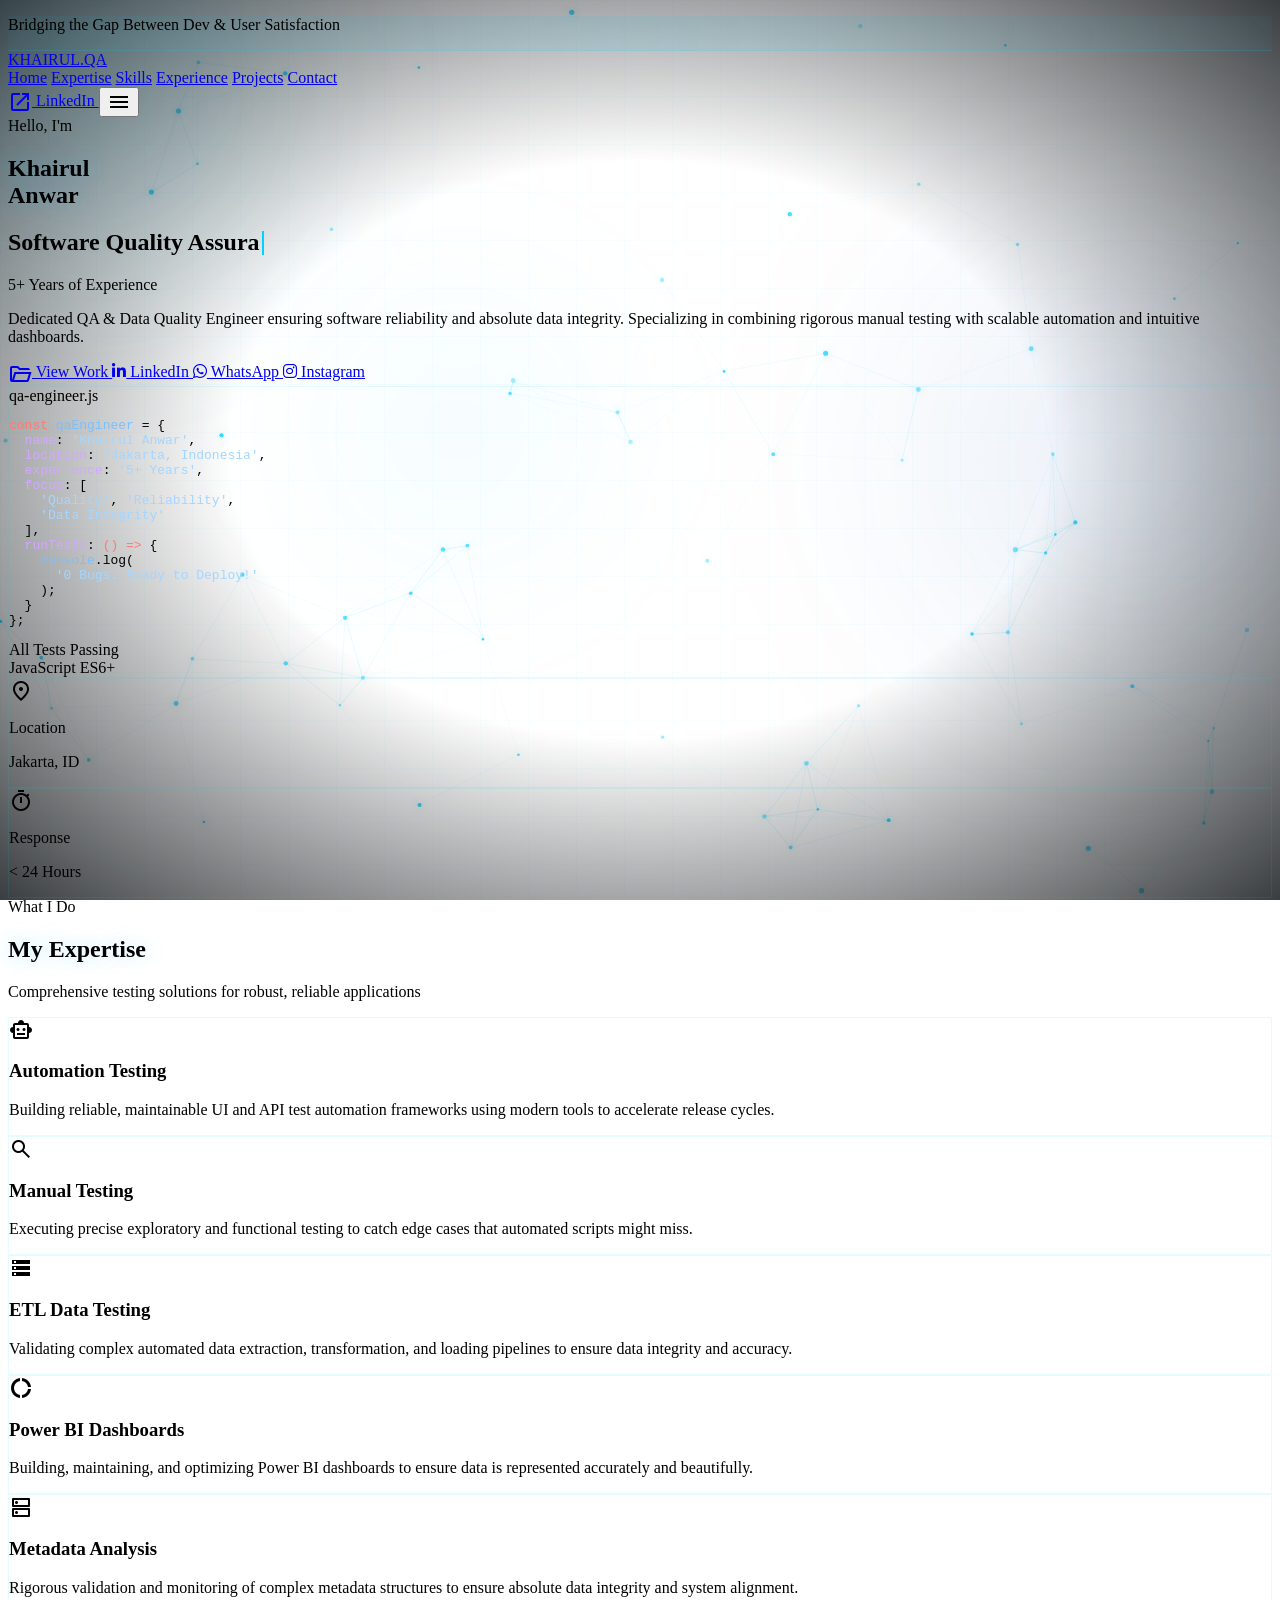
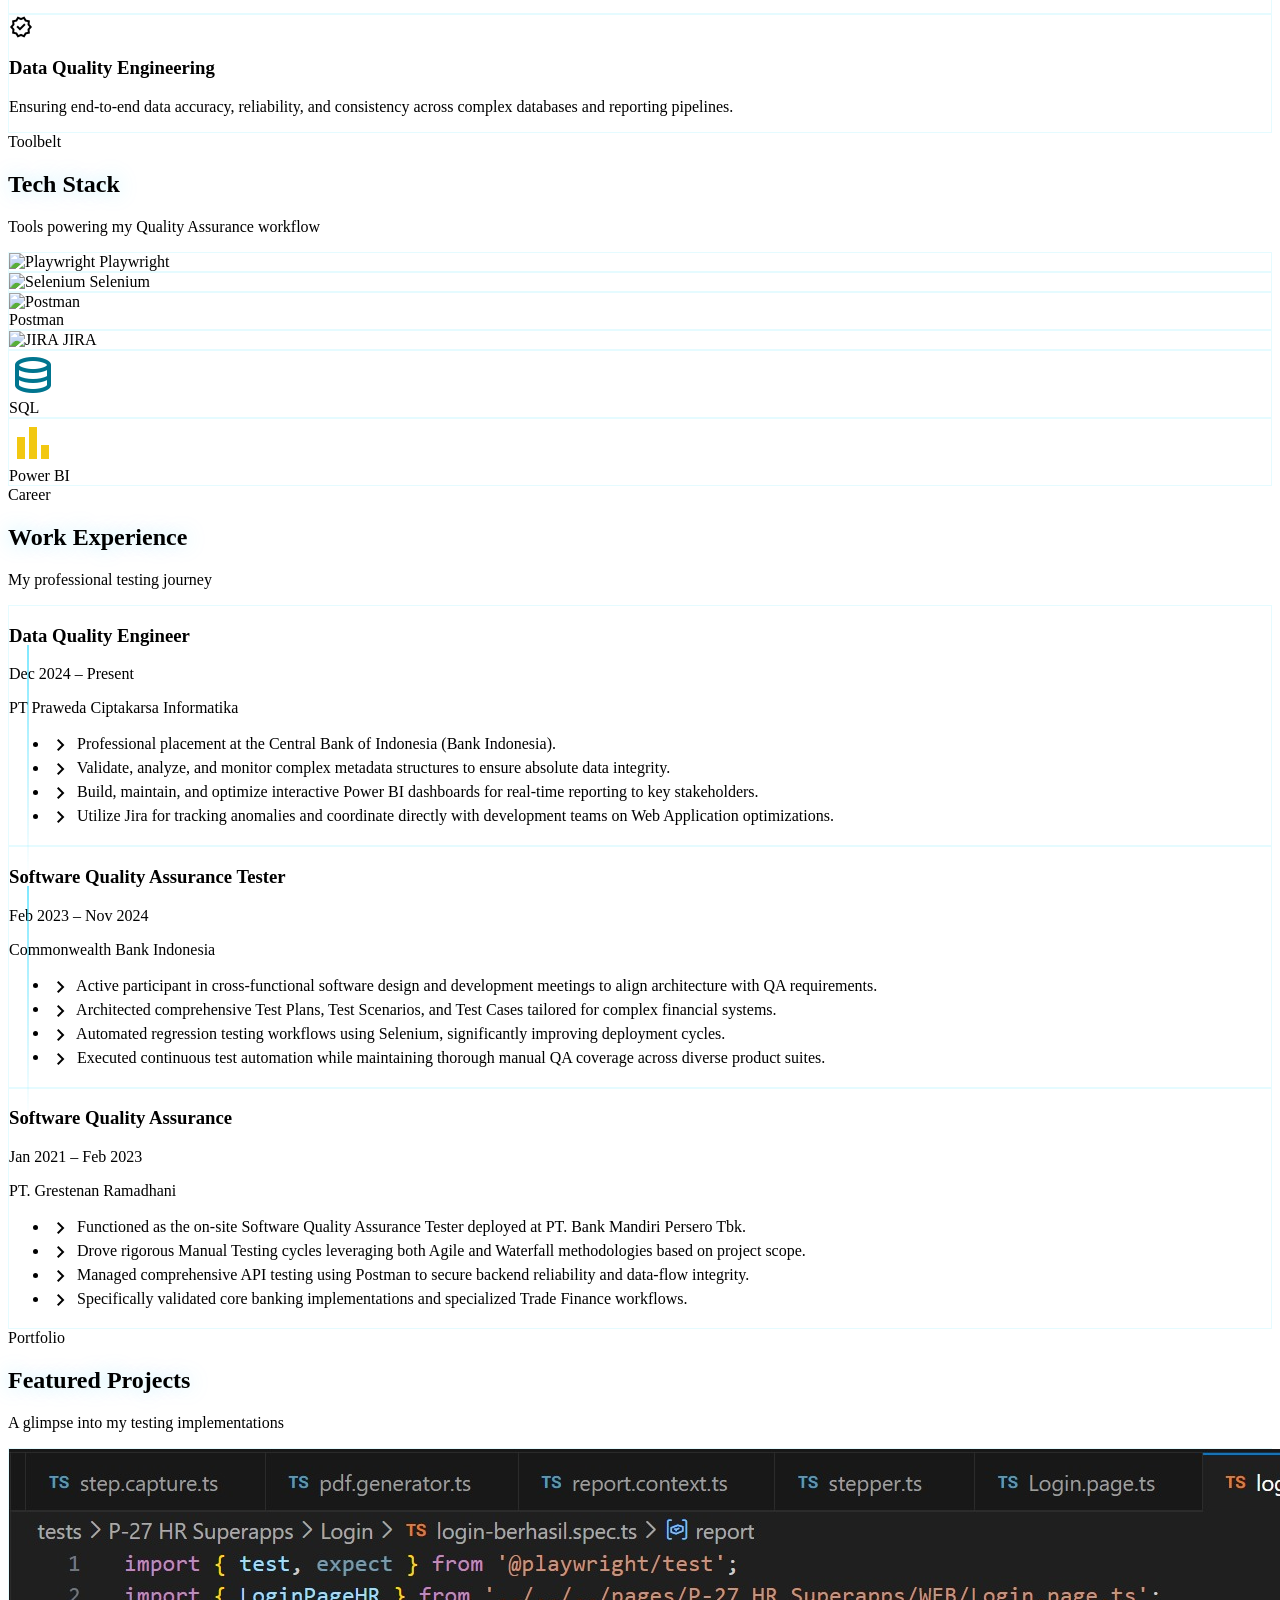
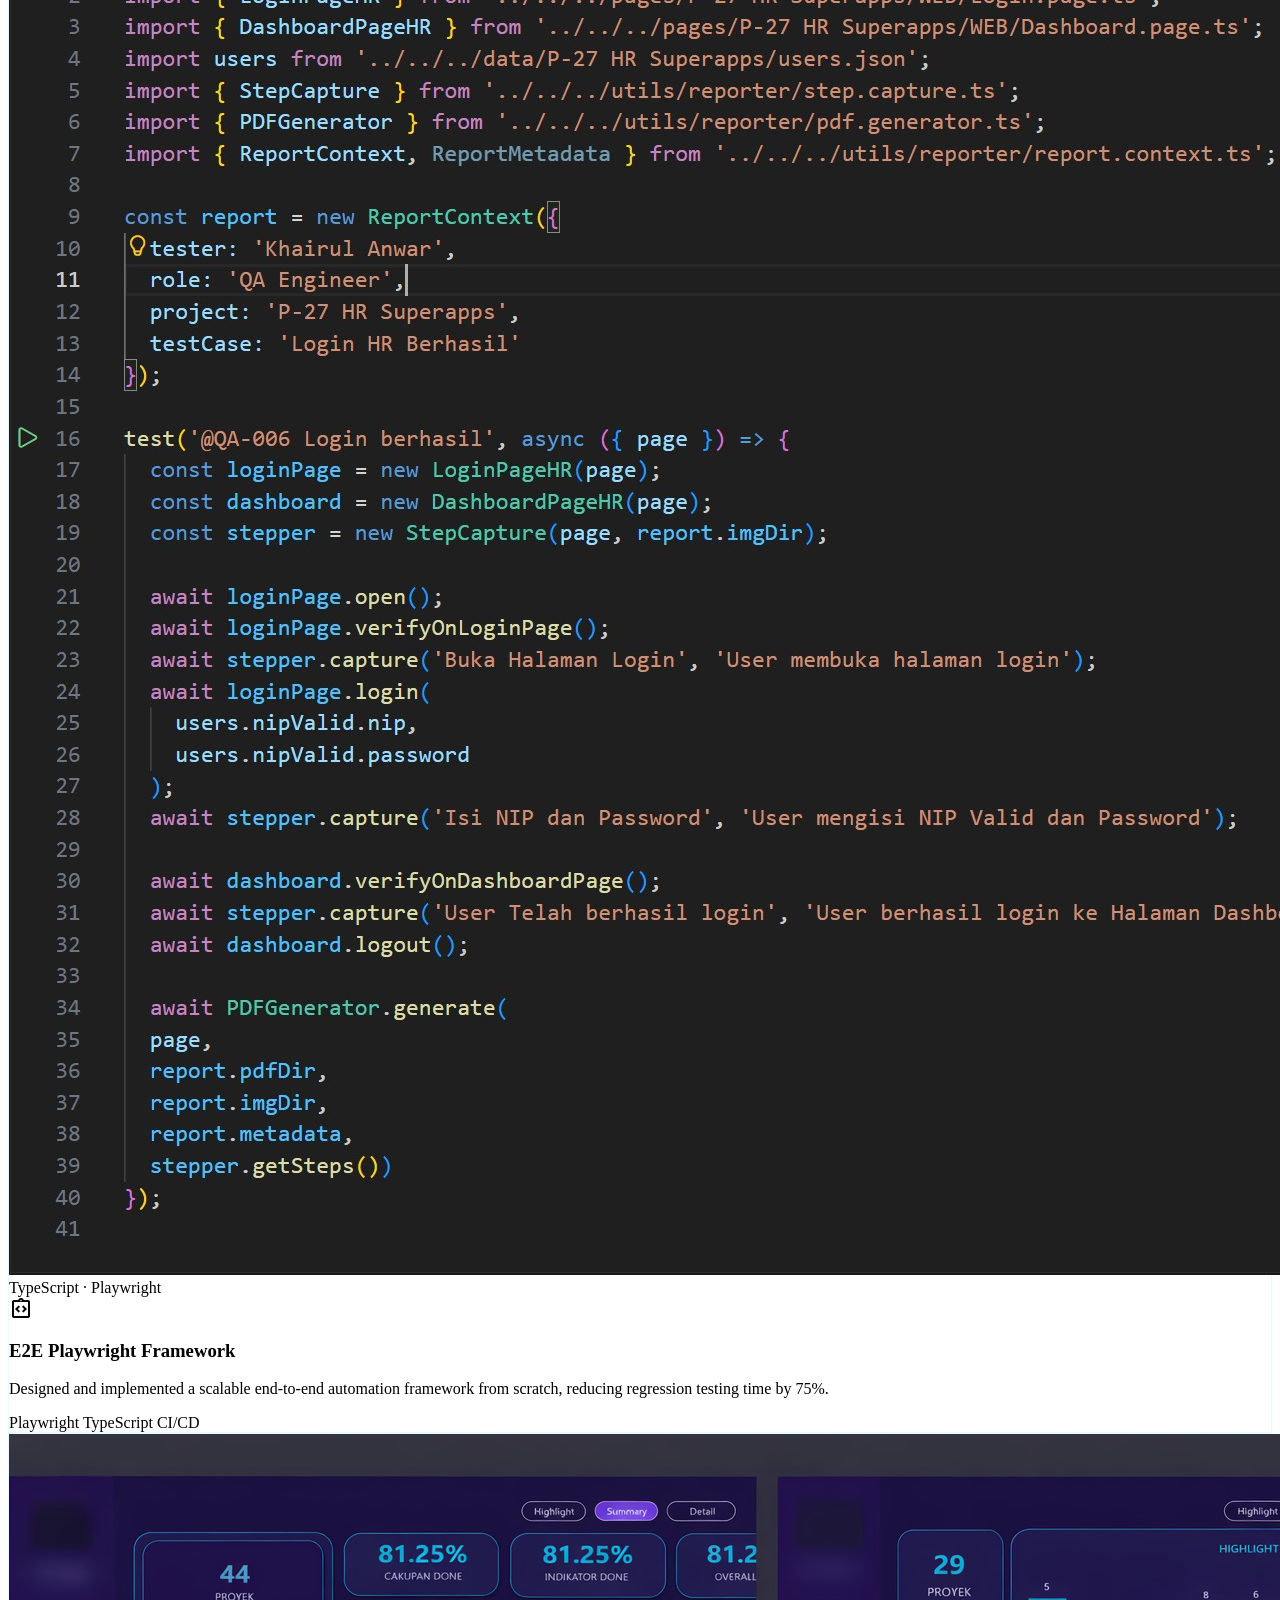
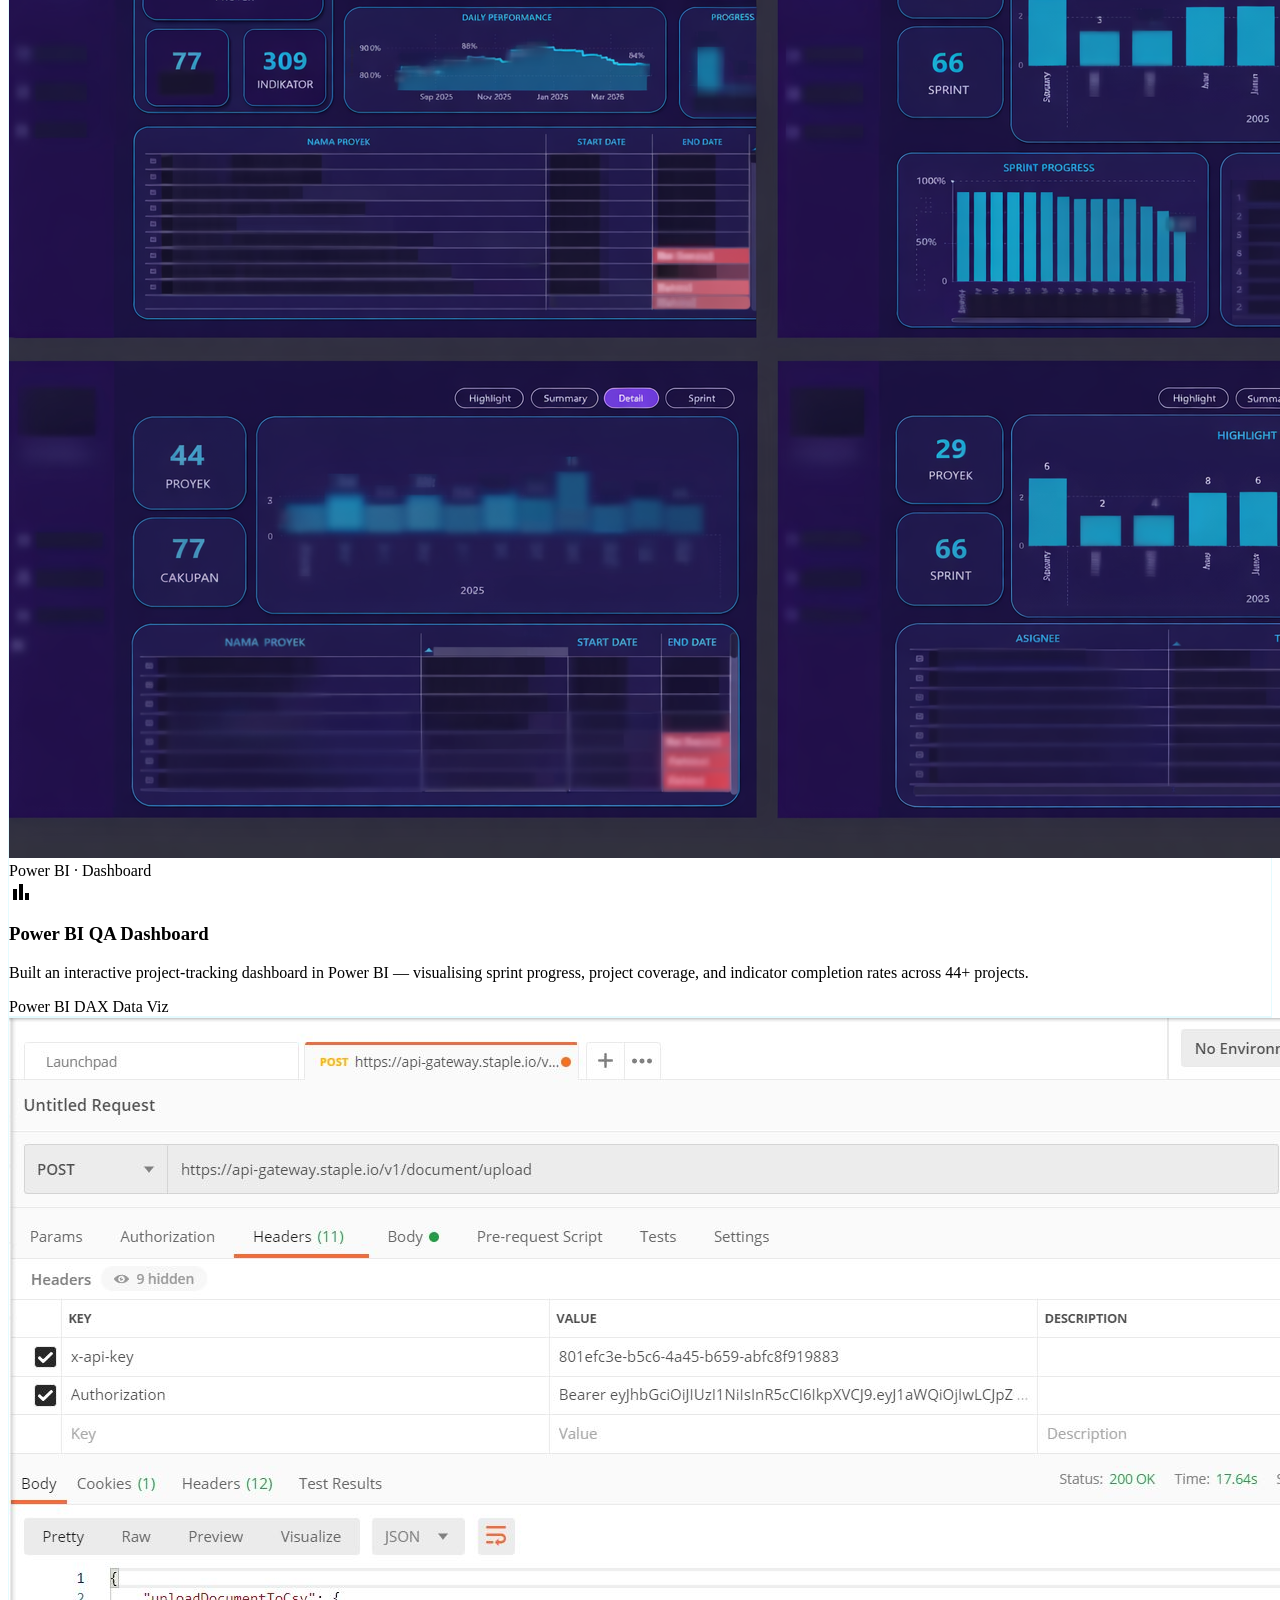
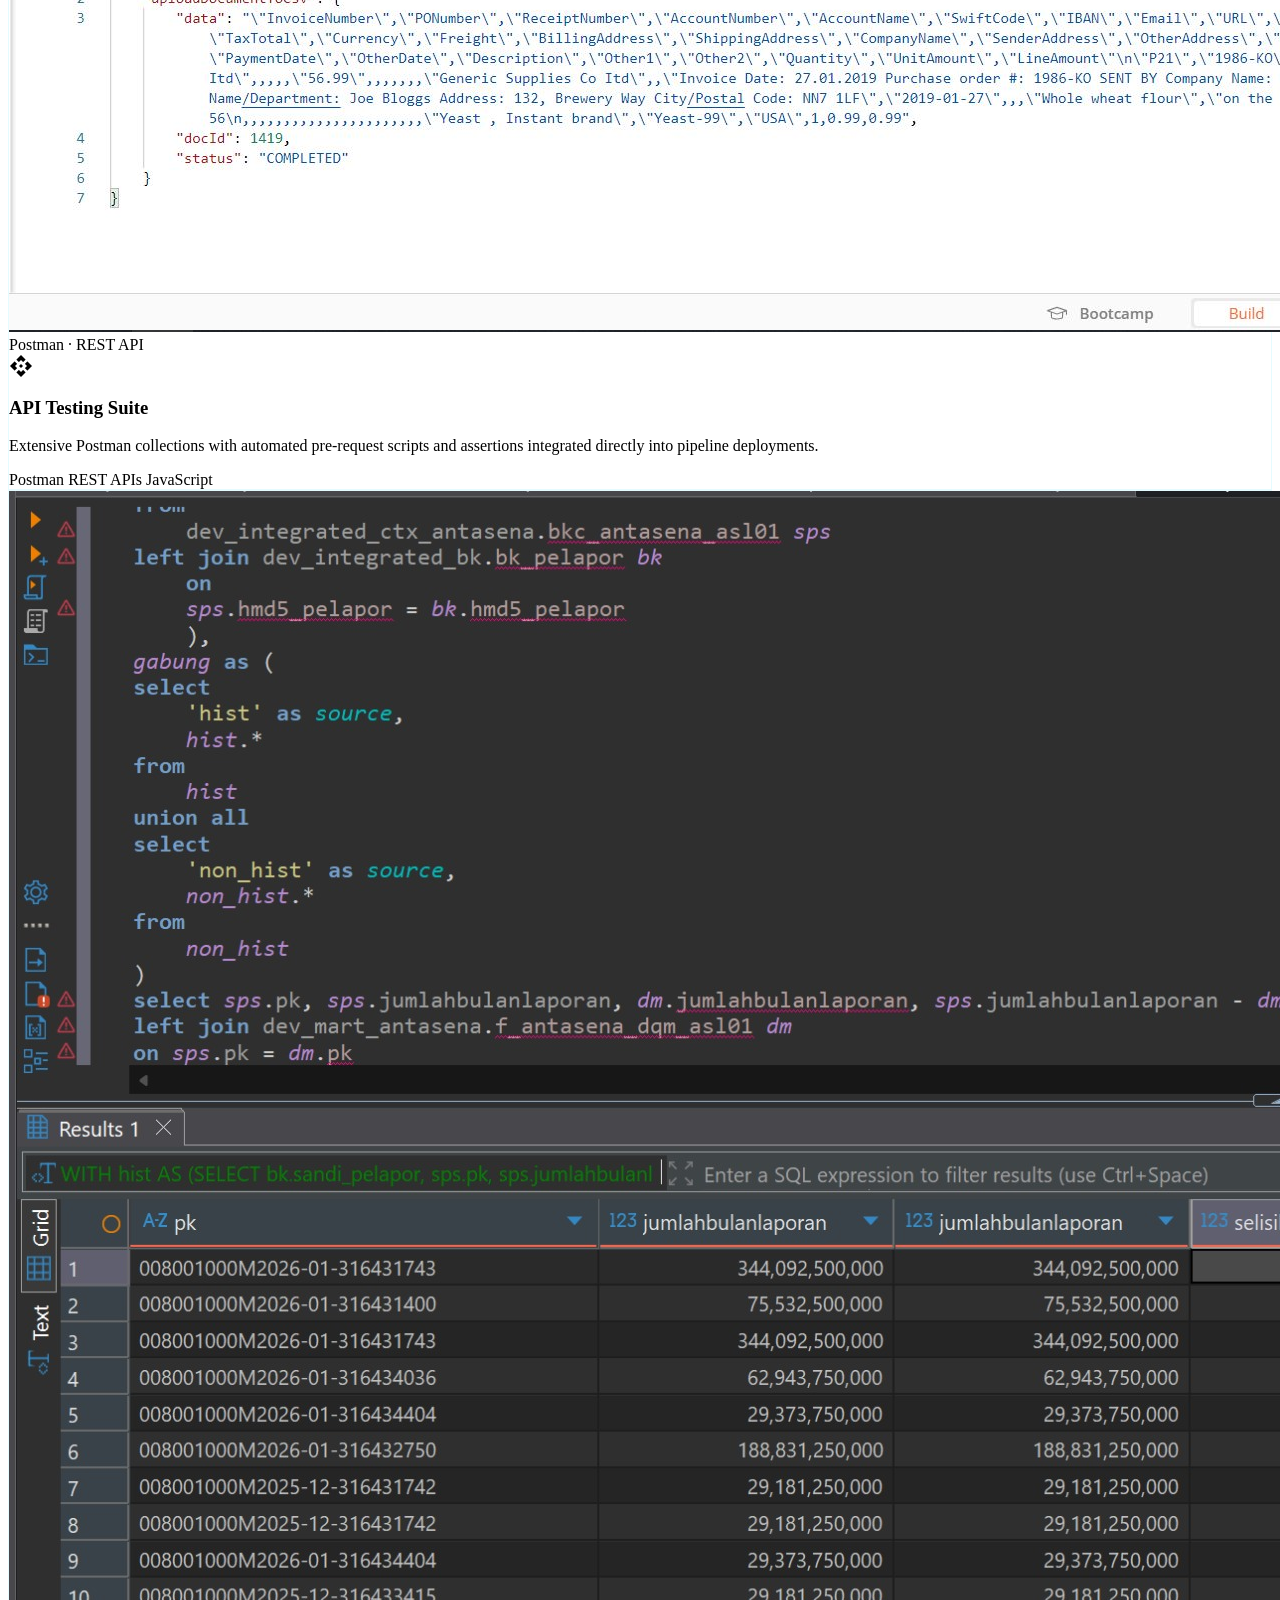
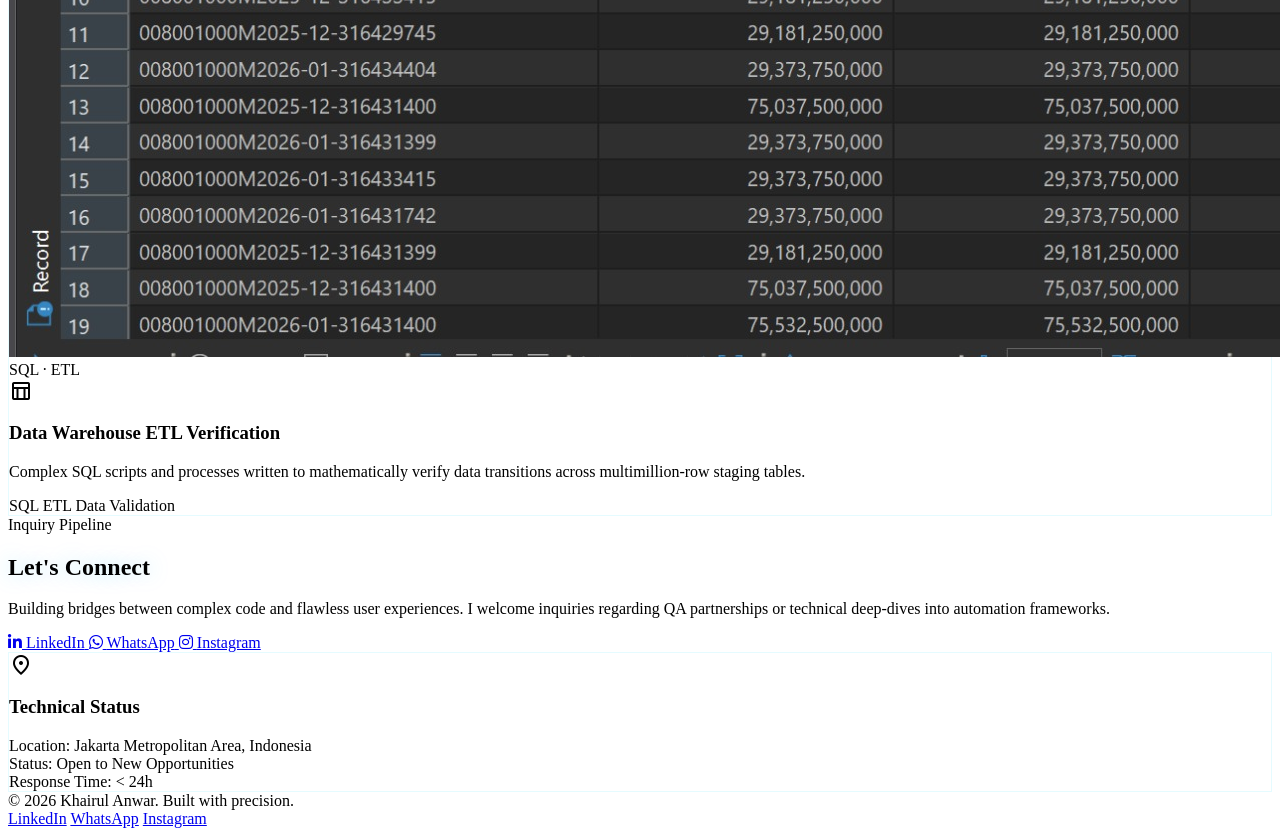
==== commit 6ce2fee2: "Add files via upload adding images to my project" ====
--- a/index.html
+++ b/index.html
@@ -6,9 +6,13 @@
     <meta content="width=device-width, initial-scale=1.0" name="viewport" />
     <title>Khairul Anwar | QA Engineer Portfolio</title>
     <!-- Favicon: cyan shield + checkmark -->
-    <link rel="icon" type="image/svg+xml" href="data:image/svg+xml,%3Csvg xmlns='http://www.w3.org/2000/svg' viewBox='0 0 32 32'%3E%3Crect width='32' height='32' rx='6' fill='%230b0f12'/%3E%3Cpath d='M16 3 L28 8 L28 18 Q28 26 16 30 Q4 26 4 18 L4 8 Z' fill='none' stroke='%2300d1ff' stroke-width='2'/%3E%3Cpath d='M10 16 L14 20 L22 12' stroke='%2300d1ff' stroke-width='2.5' stroke-linecap='round' stroke-linejoin='round' fill='none'/%3E%3C/svg%3E" />
-    <meta name="description" content="Professional portfolio of Khairul Anwar, a Software Quality Assurance Engineer with 5+ years of experience in automation testing, ETL data testing, and Power BI dashboards." />
-    <link href="https://fonts.googleapis.com/css2?family=Space+Grotesk:wght@300;400;500;600;700&family=Manrope:wght@300;400;500;600;700;800&family=Inter:wght@400;500;600&family=Fira+Code:wght@400;500&family=Material+Symbols+Outlined:opsz,wght,FILL,GRAD@20..48,100..700,0..1,-50..200&display=swap" rel="stylesheet" />
+    <link rel="icon" type="image/svg+xml"
+        href="data:image/svg+xml,%3Csvg xmlns='http://www.w3.org/2000/svg' viewBox='0 0 32 32'%3E%3Crect width='32' height='32' rx='6' fill='%230b0f12'/%3E%3Cpath d='M16 3 L28 8 L28 18 Q28 26 16 30 Q4 26 4 18 L4 8 Z' fill='none' stroke='%2300d1ff' stroke-width='2'/%3E%3Cpath d='M10 16 L14 20 L22 12' stroke='%2300d1ff' stroke-width='2.5' stroke-linecap='round' stroke-linejoin='round' fill='none'/%3E%3C/svg%3E" />
+    <meta name="description"
+        content="Professional portfolio of Khairul Anwar, a Software Quality Assurance Engineer with 5+ years of experience in automation testing, ETL data testing, and Power BI dashboards." />
+    <link
+        href="https://fonts.googleapis.com/css2?family=Space+Grotesk:wght@300;400;500;600;700&family=Manrope:wght@300;400;500;600;700;800&family=Inter:wght@400;500;600&family=Fira+Code:wght@400;500&family=Material+Symbols+Outlined:opsz,wght,FILL,GRAD@20..48,100..700,0..1,-50..200&display=swap"
+        rel="stylesheet" />
     <!-- Font Awesome for brand icons -->
     <link rel="stylesheet" href="https://cdnjs.cloudflare.com/ajax/libs/font-awesome/6.5.0/css/all.min.css" />
     <script src="https://cdn.tailwindcss.com?plugins=forms,container-queries"></script>
@@ -91,22 +95,43 @@
             font-variation-settings: 'FILL' 0, 'wght' 400, 'GRAD' 0, 'opsz' 24;
             vertical-align: middle;
         }
+
         .dot-grid {
             background-image: radial-gradient(circle, #00d1ff 1px, transparent 1px);
             background-size: 24px 24px;
         }
+
         .glow-blue {
             text-shadow: 0 0 20px rgba(0, 209, 255, 0.35);
         }
+
         .kinetic-border {
             border: 1px solid rgba(0, 209, 255, 0.1);
         }
-        .keyword { color: #ff7b72; }
-        .variable { color: #79c0ff; }
-        .string-val { color: #a5d6ff; }
-        .property { color: #d2a8ff; }
-        .func { color: #ff7b72; }
-        .built-in { color: #79c0ff; }
+
+        .keyword {
+            color: #ff7b72;
+        }
+
+        .variable {
+            color: #79c0ff;
+        }
+
+        .string-val {
+            color: #a5d6ff;
+        }
+
+        .property {
+            color: #d2a8ff;
+        }
+
+        .func {
+            color: #ff7b72;
+        }
+
+        .built-in {
+            color: #79c0ff;
+        }
 
         /* Scroll reveal */
         .reveal {
@@ -114,9 +139,11 @@
             transform: translateY(32px);
             transition: opacity 0.8s cubic-bezier(0.5, 0, 0, 1), transform 0.8s cubic-bezier(0.5, 0, 0, 1);
         }
+
         .reveal.from-right {
             transform: translateX(32px);
         }
+
         .reveal.active {
             opacity: 1;
             transform: translate(0, 0);
@@ -132,13 +159,26 @@
             vertical-align: text-bottom;
             height: 1em;
         }
-        @keyframes blink { 50% { opacity: 0; } }
+
+        @keyframes blink {
+            50% {
+                opacity: 0;
+            }
+        }
 
         /* Scan sweep animation for announcement bar */
         @keyframes scan-sweep {
-            0%   { transform: translateX(-100%); }
-            50%  { transform: translateX(100%); }
-            100% { transform: translateX(100%); }
+            0% {
+                transform: translateX(-100%);
+            }
+
+            50% {
+                transform: translateX(100%);
+            }
+
+            100% {
+                transform: translateX(100%);
+            }
         }
 
         /* Timeline connector line */
@@ -148,7 +188,7 @@
             top: 40px;
             bottom: -30px;
             width: 2px;
-            background: linear-gradient(to bottom, rgba(0,209,255,0.5), transparent);
+            background: linear-gradient(to bottom, rgba(0, 209, 255, 0.5), transparent);
         }
 
         /* Skill icon large */
@@ -162,18 +202,33 @@
         }
 
         /* Scrollbar styling */
-        ::-webkit-scrollbar { width: 6px; }
-        ::-webkit-scrollbar-track { background: #0b0f12; }
-        ::-webkit-scrollbar-thumb { background: rgba(0,209,255,0.3); border-radius: 3px; }
-        ::-webkit-scrollbar-thumb:hover { background: rgba(0,209,255,0.6); }
+        ::-webkit-scrollbar {
+            width: 6px;
+        }
+
+        ::-webkit-scrollbar-track {
+            background: #0b0f12;
+        }
+
+        ::-webkit-scrollbar-thumb {
+            background: rgba(0, 209, 255, 0.3);
+            border-radius: 3px;
+        }
+
+        ::-webkit-scrollbar-thumb:hover {
+            background: rgba(0, 209, 255, 0.6);
+        }
 
         /* Active nav link */
-        .nav-link.active { color: #00d1ff; }
+        .nav-link.active {
+            color: #00d1ff;
+        }
 
         /* Mobile menu */
         #mobile-menu {
             display: none;
         }
+
         #mobile-menu.open {
             display: flex;
         }
@@ -197,8 +252,8 @@
             z-index: 0;
             pointer-events: none;
             background-image:
-                linear-gradient(rgba(0,209,255,0.025) 1px, transparent 1px),
-                linear-gradient(90deg, rgba(0,209,255,0.025) 1px, transparent 1px);
+                linear-gradient(rgba(0, 209, 255, 0.025) 1px, transparent 1px),
+                linear-gradient(90deg, rgba(0, 209, 255, 0.025) 1px, transparent 1px);
             background-size: 48px 48px;
         }
 
@@ -207,11 +262,9 @@
             content: '';
             position: absolute;
             inset: 0;
-            background: radial-gradient(
-                ellipse 80% 80% at 50% 50%,
-                transparent 40%,
-                #0b0f12 100%
-            );
+            background: radial-gradient(ellipse 80% 80% at 50% 50%,
+                    transparent 40%,
+                    #0b0f12 100%);
         }
 
         /* Animated ambient orbs */
@@ -223,54 +276,95 @@
             pointer-events: none;
             will-change: transform;
         }
+
         .bg-orb-1 {
-            width: 520px; height: 520px;
-            background: radial-gradient(circle, rgba(0,209,255,0.12) 0%, transparent 70%);
-            top: -160px; left: -160px;
+            width: 520px;
+            height: 520px;
+            background: radial-gradient(circle, rgba(0, 209, 255, 0.12) 0%, transparent 70%);
+            top: -160px;
+            left: -160px;
             animation: orb-drift-1 18s ease-in-out infinite alternate;
         }
+
         .bg-orb-2 {
-            width: 700px; height: 700px;
-            background: radial-gradient(circle, rgba(0,80,180,0.09) 0%, transparent 70%);
-            bottom: 10%; right: -200px;
+            width: 700px;
+            height: 700px;
+            background: radial-gradient(circle, rgba(0, 80, 180, 0.09) 0%, transparent 70%);
+            bottom: 10%;
+            right: -200px;
             animation: orb-drift-2 22s ease-in-out infinite alternate;
         }
+
         .bg-orb-3 {
-            width: 400px; height: 400px;
-            background: radial-gradient(circle, rgba(0,209,255,0.06) 0%, transparent 70%);
-            bottom: 30%; left: 20%;
+            width: 400px;
+            height: 400px;
+            background: radial-gradient(circle, rgba(0, 209, 255, 0.06) 0%, transparent 70%);
+            bottom: 30%;
+            left: 20%;
             animation: orb-drift-3 26s ease-in-out infinite alternate;
         }
+
         @keyframes orb-drift-1 {
-            0%   { transform: translate(0px,   0px) scale(1); }
-            50%  { transform: translate(60px,  40px) scale(1.1); }
-            100% { transform: translate(30px, 80px) scale(0.95); }
-        }
+            0% {
+                transform: translate(0px, 0px) scale(1);
+            }
+
+            50% {
+                transform: translate(60px, 40px) scale(1.1);
+            }
+
+            100% {
+                transform: translate(30px, 80px) scale(0.95);
+            }
+        }
+
         @keyframes orb-drift-2 {
-            0%   { transform: translate(0px,  0px) scale(1); }
-            50%  { transform: translate(-80px, -50px) scale(1.15); }
-            100% { transform: translate(-40px, -90px) scale(1.05); }
-        }
+            0% {
+                transform: translate(0px, 0px) scale(1);
+            }
+
+            50% {
+                transform: translate(-80px, -50px) scale(1.15);
+            }
+
+            100% {
+                transform: translate(-40px, -90px) scale(1.05);
+            }
+        }
+
         @keyframes orb-drift-3 {
-            0%   { transform: translate(0px,  0px); }
-            50%  { transform: translate(50px, -60px); }
-            100% { transform: translate(-30px, 40px); }
+            0% {
+                transform: translate(0px, 0px);
+            }
+
+            50% {
+                transform: translate(50px, -60px);
+            }
+
+            100% {
+                transform: translate(-30px, 40px);
+            }
         }
 
         /* Ensure page content sits above background layers */
-        body > *:not(#particle-canvas):not(.bg-grid):not(.bg-orb-1):not(.bg-orb-2):not(.bg-orb-3) {
+        body>*:not(#particle-canvas):not(.bg-grid):not(.bg-orb-1):not(.bg-orb-2):not(.bg-orb-3) {
             position: relative;
             z-index: 1;
         }
     </style>
 </head>
 
-<body class="bg-background font-body text-on-surface selection:bg-primary-container selection:text-on-primary-container overflow-x-hidden">
+<body
+    class="bg-background font-body text-on-surface selection:bg-primary-container selection:text-on-primary-container overflow-x-hidden">
 
     <!-- ====== ANNOUNCEMENT BANNER ====== -->
-    <div id="announce-bar" class="fixed top-0 left-0 right-0 z-[60] h-9 flex items-center justify-center overflow-hidden" style="background: linear-gradient(90deg, rgba(0,209,255,0.04) 0%, rgba(0,209,255,0.10) 50%, rgba(0,209,255,0.04) 100%); border-bottom: 1px solid rgba(0,209,255,0.15);">
+    <div id="announce-bar"
+        class="fixed top-0 left-0 right-0 z-[60] h-9 flex items-center justify-center overflow-hidden"
+        style="background: linear-gradient(90deg, rgba(0,209,255,0.04) 0%, rgba(0,209,255,0.10) 50%, rgba(0,209,255,0.04) 100%); border-bottom: 1px solid rgba(0,209,255,0.15);">
         <!-- Animated scan line -->
-        <div class="absolute inset-0 pointer-events-none" style="background: linear-gradient(90deg, transparent 0%, rgba(0,209,255,0.06) 50%, transparent 100%); animation: scan-sweep 4s ease-in-out infinite;"></div>
+        <div class="absolute inset-0 pointer-events-none"
+            style="background: linear-gradient(90deg, transparent 0%, rgba(0,209,255,0.06) 50%, transparent 100%); animation: scan-sweep 4s ease-in-out infinite;">
+        </div>
         <div class="flex items-center gap-3">
             <span class="w-1.5 h-1.5 rounded-full bg-primary shadow-[0_0_6px_rgba(0,209,255,0.9)] animate-pulse"></span>
             <p class="font-label text-xs font-semibold tracking-[0.18em] uppercase text-primary/80">
@@ -293,37 +387,50 @@
     <div class="bg-orb bg-orb-3"></div>
 
     <!-- ========================= NAVBAR ========================= -->
-    <nav id="navbar" class="fixed top-9 w-full z-50 bg-background/80 backdrop-blur-xl border-b border-white/5 transition-all duration-300">
+    <nav id="navbar"
+        class="fixed top-9 w-full z-50 bg-background/80 backdrop-blur-xl border-b border-white/5 transition-all duration-300">
         <div class="flex justify-between items-center max-w-7xl mx-auto px-6 h-16">
-            <a href="#home" class="text-xl font-bold text-primary tracking-tighter font-headline flex items-center gap-2">
+            <a href="#home"
+                class="text-xl font-bold text-primary tracking-tighter font-headline flex items-center gap-2">
                 <span class="w-2 h-2 bg-primary rounded-full animate-pulse"></span>
                 KHAIRUL<span class="text-on-surface-variant">.QA</span>
             </a>
             <div class="hidden md:flex items-center gap-8 font-headline tracking-tight text-on-surface-variant text-sm">
                 <a id="nav-home" class="nav-link hover:text-primary transition-colors" href="#home">Home</a>
-                <a id="nav-expertise" class="nav-link hover:text-primary transition-colors" href="#expertise">Expertise</a>
+                <a id="nav-expertise" class="nav-link hover:text-primary transition-colors"
+                    href="#expertise">Expertise</a>
                 <a id="nav-skills" class="nav-link hover:text-primary transition-colors" href="#skills">Skills</a>
-                <a id="nav-experience" class="nav-link hover:text-primary transition-colors" href="#experience">Experience</a>
+                <a id="nav-experience" class="nav-link hover:text-primary transition-colors"
+                    href="#experience">Experience</a>
                 <a id="nav-projects" class="nav-link hover:text-primary transition-colors" href="#projects">Projects</a>
                 <a id="nav-contact" class="nav-link hover:text-primary transition-colors" href="#contact">Contact</a>
             </div>
             <div class="flex items-center gap-4">
-                <a href="https://www.linkedin.com/in/khairul-anwar-5a3662180/" target="_blank" class="hidden md:inline-flex bg-primary/10 text-primary border border-primary/20 px-5 py-2 rounded-md font-label text-sm font-semibold transition-all duration-300 hover:bg-primary hover:text-on-primary items-center gap-2">
+                <a href="https://www.linkedin.com/in/khairul-anwar-5a3662180/" target="_blank"
+                    class="hidden md:inline-flex bg-primary/10 text-primary border border-primary/20 px-5 py-2 rounded-md font-label text-sm font-semibold transition-all duration-300 hover:bg-primary hover:text-on-primary items-center gap-2">
                     <span class="material-symbols-outlined text-base">open_in_new</span> LinkedIn
                 </a>
-                <button id="mobile-menu-btn" class="md:hidden text-on-surface-variant hover:text-primary transition-colors p-2">
+                <button id="mobile-menu-btn"
+                    class="md:hidden text-on-surface-variant hover:text-primary transition-colors p-2">
                     <span class="material-symbols-outlined">menu</span>
                 </button>
             </div>
         </div>
         <!-- Mobile Menu -->
-        <div id="mobile-menu" class="flex-col gap-0 border-t border-white/5 bg-surface-container-lowest/95 backdrop-blur-xl md:hidden">
-            <a href="#home" class="mobile-nav-link px-6 py-4 text-sm font-label font-semibold text-on-surface-variant hover:text-primary hover:bg-surface-container transition-colors border-b border-white/5">Home</a>
-            <a href="#expertise" class="mobile-nav-link px-6 py-4 text-sm font-label font-semibold text-on-surface-variant hover:text-primary hover:bg-surface-container transition-colors border-b border-white/5">Expertise</a>
-            <a href="#skills" class="mobile-nav-link px-6 py-4 text-sm font-label font-semibold text-on-surface-variant hover:text-primary hover:bg-surface-container transition-colors border-b border-white/5">Skills</a>
-            <a href="#experience" class="mobile-nav-link px-6 py-4 text-sm font-label font-semibold text-on-surface-variant hover:text-primary hover:bg-surface-container transition-colors border-b border-white/5">Experience</a>
-            <a href="#projects" class="mobile-nav-link px-6 py-4 text-sm font-label font-semibold text-on-surface-variant hover:text-primary hover:bg-surface-container transition-colors border-b border-white/5">Projects</a>
-            <a href="#contact" class="mobile-nav-link px-6 py-4 text-sm font-label font-semibold text-on-surface-variant hover:text-primary hover:bg-surface-container transition-colors">Contact</a>
+        <div id="mobile-menu"
+            class="flex-col gap-0 border-t border-white/5 bg-surface-container-lowest/95 backdrop-blur-xl md:hidden">
+            <a href="#home"
+                class="mobile-nav-link px-6 py-4 text-sm font-label font-semibold text-on-surface-variant hover:text-primary hover:bg-surface-container transition-colors border-b border-white/5">Home</a>
+            <a href="#expertise"
+                class="mobile-nav-link px-6 py-4 text-sm font-label font-semibold text-on-surface-variant hover:text-primary hover:bg-surface-container transition-colors border-b border-white/5">Expertise</a>
+            <a href="#skills"
+                class="mobile-nav-link px-6 py-4 text-sm font-label font-semibold text-on-surface-variant hover:text-primary hover:bg-surface-container transition-colors border-b border-white/5">Skills</a>
+            <a href="#experience"
+                class="mobile-nav-link px-6 py-4 text-sm font-label font-semibold text-on-surface-variant hover:text-primary hover:bg-surface-container transition-colors border-b border-white/5">Experience</a>
+            <a href="#projects"
+                class="mobile-nav-link px-6 py-4 text-sm font-label font-semibold text-on-surface-variant hover:text-primary hover:bg-surface-container transition-colors border-b border-white/5">Projects</a>
+            <a href="#contact"
+                class="mobile-nav-link px-6 py-4 text-sm font-label font-semibold text-on-surface-variant hover:text-primary hover:bg-surface-container transition-colors">Contact</a>
         </div>
     </nav>
 
@@ -331,39 +438,49 @@
     <section id="home" class="min-h-screen flex items-center pt-32 pb-16 px-6">
         <div class="max-w-7xl mx-auto w-full grid grid-cols-1 lg:grid-cols-12 gap-16 items-center">
             <!-- Dot grid decoration -->
-            <div class="absolute top-12 left-0 w-72 h-72 dot-grid opacity-[0.06] pointer-events-none hidden lg:block"></div>
+            <div class="absolute top-12 left-0 w-72 h-72 dot-grid opacity-[0.06] pointer-events-none hidden lg:block">
+            </div>
 
             <!-- Left: Text Content -->
             <div class="lg:col-span-6 space-y-7 reveal">
                 <div>
                     <span class="font-label text-xs uppercase tracking-[0.3em] text-primary font-bold">Hello, I'm</span>
-                    <h1 class="text-6xl md:text-7xl lg:text-8xl font-headline font-bold text-on-surface tracking-tighter leading-none mt-2 glow-blue">
-                        Khairul<br/><span class="text-primary">Anwar</span>
+                    <h1
+                        class="text-6xl md:text-7xl lg:text-8xl font-headline font-bold text-on-surface tracking-tighter leading-none mt-2 glow-blue">
+                        Khairul<br /><span class="text-primary">Anwar</span>
                     </h1>
                 </div>
-                <h2 class="text-2xl md:text-3xl font-headline font-semibold text-on-surface-variant h-10 flex items-center gap-1">
+                <h2
+                    class="text-2xl md:text-3xl font-headline font-semibold text-on-surface-variant h-10 flex items-center gap-1">
                     <span id="typing-text"></span><span class="typing-cursor"></span>
                 </h2>
                 <div>
-                    <span class="inline-flex items-center gap-2 bg-primary/10 border border-primary/20 text-primary text-sm font-label font-semibold px-4 py-2 rounded-full">
-                        <span class="w-1.5 h-1.5 bg-primary rounded-full animate-pulse shadow-[0_0_8px_rgba(0,209,255,0.8)]"></span>
+                    <span
+                        class="inline-flex items-center gap-2 bg-primary/10 border border-primary/20 text-primary text-sm font-label font-semibold px-4 py-2 rounded-full">
+                        <span
+                            class="w-1.5 h-1.5 bg-primary rounded-full animate-pulse shadow-[0_0_8px_rgba(0,209,255,0.8)]"></span>
                         5+ Years of Experience
                     </span>
                 </div>
                 <p class="text-lg text-on-surface-variant leading-relaxed max-w-lg font-light">
-                    Dedicated QA &amp; Data Quality Engineer ensuring software reliability and absolute data integrity. Specializing in combining rigorous manual testing with scalable automation and intuitive dashboards.
+                    Dedicated QA &amp; Data Quality Engineer ensuring software reliability and absolute data integrity.
+                    Specializing in combining rigorous manual testing with scalable automation and intuitive dashboards.
                 </p>
                 <div class="flex flex-wrap gap-3 pt-2">
-                    <a href="#projects" class="bg-primary text-on-primary px-7 py-3 rounded-md font-headline font-bold hover:shadow-[0_0_24px_rgba(0,209,255,0.4)] transition-all duration-300 flex items-center gap-2">
+                    <a href="#projects"
+                        class="bg-primary text-on-primary px-7 py-3 rounded-md font-headline font-bold hover:shadow-[0_0_24px_rgba(0,209,255,0.4)] transition-all duration-300 flex items-center gap-2">
                         <span class="material-symbols-outlined text-lg">folder_open</span> View Work
                     </a>
-                    <a href="https://www.linkedin.com/in/khairul-anwar-5a3662180/" target="_blank" class="flex items-center gap-2 px-5 py-3 bg-surface-container-high border border-white/5 hover:border-primary/50 hover:text-primary transition-all rounded-md font-label text-sm font-semibold text-on-surface-variant">
+                    <a href="https://www.linkedin.com/in/khairul-anwar-5a3662180/" target="_blank"
+                        class="flex items-center gap-2 px-5 py-3 bg-surface-container-high border border-white/5 hover:border-primary/50 hover:text-primary transition-all rounded-md font-label text-sm font-semibold text-on-surface-variant">
                         <i class="fa-brands fa-linkedin-in text-primary text-base"></i> LinkedIn
                     </a>
-                    <a href="https://api.whatsapp.com/send?phone=6287893162489" target="_blank" class="flex items-center gap-2 px-5 py-3 bg-surface-container-high border border-white/5 hover:border-primary/50 hover:text-primary transition-all rounded-md font-label text-sm font-semibold text-on-surface-variant">
+                    <a href="https://api.whatsapp.com/send?phone=6287893162489" target="_blank"
+                        class="flex items-center gap-2 px-5 py-3 bg-surface-container-high border border-white/5 hover:border-primary/50 hover:text-primary transition-all rounded-md font-label text-sm font-semibold text-on-surface-variant">
                         <i class="fa-brands fa-whatsapp text-primary text-base"></i> WhatsApp
                     </a>
-                    <a href="https://www.instagram.com/leopugjelly/" target="_blank" class="flex items-center gap-2 px-5 py-3 bg-surface-container-high border border-white/5 hover:border-primary/50 hover:text-primary transition-all rounded-md font-label text-sm font-semibold text-on-surface-variant">
+                    <a href="https://www.instagram.com/leopugjelly/" target="_blank"
+                        class="flex items-center gap-2 px-5 py-3 bg-surface-container-high border border-white/5 hover:border-primary/50 hover:text-primary transition-all rounded-md font-label text-sm font-semibold text-on-surface-variant">
                         <i class="fa-brands fa-instagram text-primary text-base"></i> Instagram
                     </a>
                 </div>
@@ -381,7 +498,7 @@
                             <span class="ml-4 font-code text-xs text-on-surface-variant/40">qa-engineer.js</span>
                         </div>
                         <div class="p-6 font-code text-sm leading-relaxed overflow-x-auto">
-<pre><span class="keyword">const</span> <span class="variable">qaEngineer</span> = {
+                            <pre><span class="keyword">const</span> <span class="variable">qaEngineer</span> = {
   <span class="property">name</span>: <span class="string-val">'Khairul Anwar'</span>,
   <span class="property">location</span>: <span class="string-val">'Jakarta, Indonesia'</span>,
   <span class="property">experience</span>: <span class="string-val">'5+ Years'</span>,
@@ -397,9 +514,11 @@
 };</pre>
                         </div>
                         <!-- Status Bar -->
-                        <div class="px-5 py-2.5 bg-surface-container border-t border-white/5 flex items-center justify-between">
+                        <div
+                            class="px-5 py-2.5 bg-surface-container border-t border-white/5 flex items-center justify-between">
                             <div class="flex items-center gap-2">
-                                <span class="w-1.5 h-1.5 rounded-full bg-primary shadow-[0_0_6px_rgba(0,209,255,0.8)] animate-pulse"></span>
+                                <span
+                                    class="w-1.5 h-1.5 rounded-full bg-primary shadow-[0_0_6px_rgba(0,209,255,0.8)] animate-pulse"></span>
                                 <span class="font-label text-xs text-on-surface-variant/50">All Tests Passing</span>
                             </div>
                             <span class="font-label text-xs text-on-surface-variant/30">JavaScript ES6+</span>
@@ -411,14 +530,16 @@
                         <div class="bg-surface-container-low kinetic-border rounded-md p-4 flex items-center gap-3">
                             <span class="material-symbols-outlined text-primary text-2xl">location_on</span>
                             <div>
-                                <p class="font-label text-xs text-on-surface-variant/50 uppercase tracking-wider">Location</p>
+                                <p class="font-label text-xs text-on-surface-variant/50 uppercase tracking-wider">
+                                    Location</p>
                                 <p class="font-headline text-sm font-bold text-on-surface mt-0.5">Jakarta, ID</p>
                             </div>
                         </div>
                         <div class="bg-surface-container-low kinetic-border rounded-md p-4 flex items-center gap-3">
                             <span class="material-symbols-outlined text-primary text-2xl">timer</span>
                             <div>
-                                <p class="font-label text-xs text-on-surface-variant/50 uppercase tracking-wider">Response</p>
+                                <p class="font-label text-xs text-on-surface-variant/50 uppercase tracking-wider">
+                                    Response</p>
                                 <p class="font-headline text-sm font-bold text-on-surface mt-0.5">&lt; 24 Hours</p>
                             </div>
                         </div>
@@ -433,60 +554,83 @@
         <div class="max-w-7xl mx-auto">
             <div class="text-center mb-16 reveal">
                 <span class="font-label text-xs uppercase tracking-[0.3em] text-primary font-bold">What I Do</span>
-                <h2 class="text-5xl md:text-6xl font-headline font-bold text-on-surface tracking-tighter mt-2 glow-blue">
+                <h2
+                    class="text-5xl md:text-6xl font-headline font-bold text-on-surface tracking-tighter mt-2 glow-blue">
                     My <span class="text-primary">Expertise</span>
                 </h2>
-                <p class="text-on-surface-variant mt-4 text-lg font-light max-w-lg mx-auto">Comprehensive testing solutions for robust, reliable applications</p>
+                <p class="text-on-surface-variant mt-4 text-lg font-light max-w-lg mx-auto">Comprehensive testing
+                    solutions for robust, reliable applications</p>
             </div>
 
             <div class="grid grid-cols-1 md:grid-cols-2 lg:grid-cols-3 gap-5">
                 <!-- Card 1 -->
-                <div class="group bg-surface-container-low kinetic-border rounded-xl p-8 hover:border-primary/40 transition-all duration-300 hover:-translate-y-1 hover:shadow-[0_8px_32px_rgba(0,209,255,0.08)] reveal">
-                    <div class="w-14 h-14 bg-primary/10 rounded-xl flex items-center justify-center mb-6 group-hover:bg-primary/20 transition-colors">
+                <div
+                    class="group bg-surface-container-low kinetic-border rounded-xl p-8 hover:border-primary/40 transition-all duration-300 hover:-translate-y-1 hover:shadow-[0_8px_32px_rgba(0,209,255,0.08)] reveal">
+                    <div
+                        class="w-14 h-14 bg-primary/10 rounded-xl flex items-center justify-center mb-6 group-hover:bg-primary/20 transition-colors">
                         <span class="material-symbols-outlined text-primary text-3xl">smart_toy</span>
                     </div>
                     <h3 class="font-headline font-bold text-xl text-on-surface mb-3">Automation Testing</h3>
-                    <p class="text-on-surface-variant text-sm leading-relaxed font-light">Building reliable, maintainable UI and API test automation frameworks using modern tools to accelerate release cycles.</p>
+                    <p class="text-on-surface-variant text-sm leading-relaxed font-light">Building reliable,
+                        maintainable UI and API test automation frameworks using modern tools to accelerate release
+                        cycles.</p>
                 </div>
                 <!-- Card 2 -->
-                <div class="group bg-surface-container-low kinetic-border rounded-xl p-8 hover:border-primary/40 transition-all duration-300 hover:-translate-y-1 hover:shadow-[0_8px_32px_rgba(0,209,255,0.08)] reveal" style="transition-delay: 0.08s;">
-                    <div class="w-14 h-14 bg-primary/10 rounded-xl flex items-center justify-center mb-6 group-hover:bg-primary/20 transition-colors">
+                <div class="group bg-surface-container-low kinetic-border rounded-xl p-8 hover:border-primary/40 transition-all duration-300 hover:-translate-y-1 hover:shadow-[0_8px_32px_rgba(0,209,255,0.08)] reveal"
+                    style="transition-delay: 0.08s;">
+                    <div
+                        class="w-14 h-14 bg-primary/10 rounded-xl flex items-center justify-center mb-6 group-hover:bg-primary/20 transition-colors">
                         <span class="material-symbols-outlined text-primary text-3xl">search</span>
                     </div>
                     <h3 class="font-headline font-bold text-xl text-on-surface mb-3">Manual Testing</h3>
-                    <p class="text-on-surface-variant text-sm leading-relaxed font-light">Executing precise exploratory and functional testing to catch edge cases that automated scripts might miss.</p>
+                    <p class="text-on-surface-variant text-sm leading-relaxed font-light">Executing precise exploratory
+                        and functional testing to catch edge cases that automated scripts might miss.</p>
                 </div>
                 <!-- Card 3 -->
-                <div class="group bg-surface-container-low kinetic-border rounded-xl p-8 hover:border-primary/40 transition-all duration-300 hover:-translate-y-1 hover:shadow-[0_8px_32px_rgba(0,209,255,0.08)] reveal" style="transition-delay: 0.16s;">
-                    <div class="w-14 h-14 bg-primary/10 rounded-xl flex items-center justify-center mb-6 group-hover:bg-primary/20 transition-colors">
+                <div class="group bg-surface-container-low kinetic-border rounded-xl p-8 hover:border-primary/40 transition-all duration-300 hover:-translate-y-1 hover:shadow-[0_8px_32px_rgba(0,209,255,0.08)] reveal"
+                    style="transition-delay: 0.16s;">
+                    <div
+                        class="w-14 h-14 bg-primary/10 rounded-xl flex items-center justify-center mb-6 group-hover:bg-primary/20 transition-colors">
                         <span class="material-symbols-outlined text-primary text-3xl">storage</span>
                     </div>
                     <h3 class="font-headline font-bold text-xl text-on-surface mb-3">ETL Data Testing</h3>
-                    <p class="text-on-surface-variant text-sm leading-relaxed font-light">Validating complex automated data extraction, transformation, and loading pipelines to ensure data integrity and accuracy.</p>
+                    <p class="text-on-surface-variant text-sm leading-relaxed font-light">Validating complex automated
+                        data extraction, transformation, and loading pipelines to ensure data integrity and accuracy.
+                    </p>
                 </div>
                 <!-- Card 4 -->
-                <div class="group bg-surface-container-low kinetic-border rounded-xl p-8 hover:border-primary/40 transition-all duration-300 hover:-translate-y-1 hover:shadow-[0_8px_32px_rgba(0,209,255,0.08)] reveal" style="transition-delay: 0.24s;">
-                    <div class="w-14 h-14 bg-primary/10 rounded-xl flex items-center justify-center mb-6 group-hover:bg-primary/20 transition-colors">
+                <div class="group bg-surface-container-low kinetic-border rounded-xl p-8 hover:border-primary/40 transition-all duration-300 hover:-translate-y-1 hover:shadow-[0_8px_32px_rgba(0,209,255,0.08)] reveal"
+                    style="transition-delay: 0.24s;">
+                    <div
+                        class="w-14 h-14 bg-primary/10 rounded-xl flex items-center justify-center mb-6 group-hover:bg-primary/20 transition-colors">
                         <span class="material-symbols-outlined text-primary text-3xl">donut_large</span>
                     </div>
                     <h3 class="font-headline font-bold text-xl text-on-surface mb-3">Power BI Dashboards</h3>
-                    <p class="text-on-surface-variant text-sm leading-relaxed font-light">Building, maintaining, and optimizing Power BI dashboards to ensure data is represented accurately and beautifully.</p>
+                    <p class="text-on-surface-variant text-sm leading-relaxed font-light">Building, maintaining, and
+                        optimizing Power BI dashboards to ensure data is represented accurately and beautifully.</p>
                 </div>
                 <!-- Card 5 -->
-                <div class="group bg-surface-container-low kinetic-border rounded-xl p-8 hover:border-primary/40 transition-all duration-300 hover:-translate-y-1 hover:shadow-[0_8px_32px_rgba(0,209,255,0.08)] reveal" style="transition-delay: 0.32s;">
-                    <div class="w-14 h-14 bg-primary/10 rounded-xl flex items-center justify-center mb-6 group-hover:bg-primary/20 transition-colors">
+                <div class="group bg-surface-container-low kinetic-border rounded-xl p-8 hover:border-primary/40 transition-all duration-300 hover:-translate-y-1 hover:shadow-[0_8px_32px_rgba(0,209,255,0.08)] reveal"
+                    style="transition-delay: 0.32s;">
+                    <div
+                        class="w-14 h-14 bg-primary/10 rounded-xl flex items-center justify-center mb-6 group-hover:bg-primary/20 transition-colors">
                         <span class="material-symbols-outlined text-primary text-3xl">dns</span>
                     </div>
                     <h3 class="font-headline font-bold text-xl text-on-surface mb-3">Metadata Analysis</h3>
-                    <p class="text-on-surface-variant text-sm leading-relaxed font-light">Rigorous validation and monitoring of complex metadata structures to ensure absolute data integrity and system alignment.</p>
+                    <p class="text-on-surface-variant text-sm leading-relaxed font-light">Rigorous validation and
+                        monitoring of complex metadata structures to ensure absolute data integrity and system
+                        alignment.</p>
                 </div>
                 <!-- Card 6 -->
-                <div class="group bg-surface-container-low kinetic-border rounded-xl p-8 hover:border-primary/40 transition-all duration-300 hover:-translate-y-1 hover:shadow-[0_8px_32px_rgba(0,209,255,0.08)] reveal" style="transition-delay: 0.40s;">
-                    <div class="w-14 h-14 bg-primary/10 rounded-xl flex items-center justify-center mb-6 group-hover:bg-primary/20 transition-colors">
+                <div class="group bg-surface-container-low kinetic-border rounded-xl p-8 hover:border-primary/40 transition-all duration-300 hover:-translate-y-1 hover:shadow-[0_8px_32px_rgba(0,209,255,0.08)] reveal"
+                    style="transition-delay: 0.40s;">
+                    <div
+                        class="w-14 h-14 bg-primary/10 rounded-xl flex items-center justify-center mb-6 group-hover:bg-primary/20 transition-colors">
                         <span class="material-symbols-outlined text-primary text-3xl">verified</span>
                     </div>
                     <h3 class="font-headline font-bold text-xl text-on-surface mb-3">Data Quality Engineering</h3>
-                    <p class="text-on-surface-variant text-sm leading-relaxed font-light">Ensuring end-to-end data accuracy, reliability, and consistency across complex databases and reporting pipelines.</p>
+                    <p class="text-on-surface-variant text-sm leading-relaxed font-light">Ensuring end-to-end data
+                        accuracy, reliability, and consistency across complex databases and reporting pipelines.</p>
                 </div>
             </div>
         </div>
@@ -497,48 +641,71 @@
         <div class="max-w-7xl mx-auto">
             <div class="text-center mb-16 reveal">
                 <span class="font-label text-xs uppercase tracking-[0.3em] text-primary font-bold">Toolbelt</span>
-                <h2 class="text-5xl md:text-6xl font-headline font-bold text-on-surface tracking-tighter mt-2 glow-blue">
+                <h2
+                    class="text-5xl md:text-6xl font-headline font-bold text-on-surface tracking-tighter mt-2 glow-blue">
                     Tech <span class="text-primary">Stack</span>
                 </h2>
-                <p class="text-on-surface-variant mt-4 text-lg font-light">Tools powering my Quality Assurance workflow</p>
+                <p class="text-on-surface-variant mt-4 text-lg font-light">Tools powering my Quality Assurance workflow
+                </p>
             </div>
 
             <div class="flex flex-wrap justify-center gap-5 reveal">
                 <!-- Playwright -->
-                <div class="group flex flex-col items-center gap-4 bg-surface-container-low kinetic-border rounded-xl p-7 min-w-[140px] hover:border-primary/50 hover:-translate-y-2 transition-all duration-300 hover:shadow-[0_12px_32px_rgba(0,209,255,0.1)] cursor-default">
-                    <img src="https://cdn.jsdelivr.net/gh/devicons/devicon/icons/playwright/playwright-original.svg" alt="Playwright" class="h-12 w-12 group-hover:drop-shadow-[0_0_8px_rgba(0,209,255,0.5)] transition-all" />
-                    <span class="font-label text-sm font-semibold text-on-surface group-hover:text-primary transition-colors">Playwright</span>
+                <div
+                    class="group flex flex-col items-center gap-4 bg-surface-container-low kinetic-border rounded-xl p-7 min-w-[140px] hover:border-primary/50 hover:-translate-y-2 transition-all duration-300 hover:shadow-[0_12px_32px_rgba(0,209,255,0.1)] cursor-default">
+                    <img src="https://cdn.jsdelivr.net/gh/devicons/devicon/icons/playwright/playwright-original.svg"
+                        alt="Playwright"
+                        class="h-12 w-12 group-hover:drop-shadow-[0_0_8px_rgba(0,209,255,0.5)] transition-all" />
+                    <span
+                        class="font-label text-sm font-semibold text-on-surface group-hover:text-primary transition-colors">Playwright</span>
                 </div>
                 <!-- Selenium -->
-                <div class="group flex flex-col items-center gap-4 bg-surface-container-low kinetic-border rounded-xl p-7 min-w-[140px] hover:border-primary/50 hover:-translate-y-2 transition-all duration-300 hover:shadow-[0_12px_32px_rgba(0,209,255,0.1)] cursor-default">
-                    <img src="https://cdn.jsdelivr.net/gh/devicons/devicon/icons/selenium/selenium-original.svg" alt="Selenium" class="h-12 w-12 group-hover:drop-shadow-[0_0_8px_rgba(0,209,255,0.5)] transition-all" />
-                    <span class="font-label text-sm font-semibold text-on-surface group-hover:text-primary transition-colors">Selenium</span>
+                <div
+                    class="group flex flex-col items-center gap-4 bg-surface-container-low kinetic-border rounded-xl p-7 min-w-[140px] hover:border-primary/50 hover:-translate-y-2 transition-all duration-300 hover:shadow-[0_12px_32px_rgba(0,209,255,0.1)] cursor-default">
+                    <img src="https://cdn.jsdelivr.net/gh/devicons/devicon/icons/selenium/selenium-original.svg"
+                        alt="Selenium"
+                        class="h-12 w-12 group-hover:drop-shadow-[0_0_8px_rgba(0,209,255,0.5)] transition-all" />
+                    <span
+                        class="font-label text-sm font-semibold text-on-surface group-hover:text-primary transition-colors">Selenium</span>
                 </div>
                 <!-- Postman -->
-                <div class="group flex flex-col items-center gap-4 bg-surface-container-low kinetic-border rounded-xl p-7 min-w-[140px] hover:border-primary/50 hover:-translate-y-2 transition-all duration-300 hover:shadow-[0_12px_32px_rgba(0,209,255,0.1)] cursor-default">
+                <div
+                    class="group flex flex-col items-center gap-4 bg-surface-container-low kinetic-border rounded-xl p-7 min-w-[140px] hover:border-primary/50 hover:-translate-y-2 transition-all duration-300 hover:shadow-[0_12px_32px_rgba(0,209,255,0.1)] cursor-default">
                     <div class="h-12 w-12 flex items-center justify-center">
-                        <img src="https://www.svgrepo.com/show/354202/postman-icon.svg" alt="Postman" class="h-12 w-12 group-hover:drop-shadow-[0_0_8px_rgba(255,108,55,0.5)] transition-all" />
-                    </div>
-                    <span class="font-label text-sm font-semibold text-on-surface group-hover:text-primary transition-colors">Postman</span>
+                        <img src="https://www.svgrepo.com/show/354202/postman-icon.svg" alt="Postman"
+                            class="h-12 w-12 group-hover:drop-shadow-[0_0_8px_rgba(255,108,55,0.5)] transition-all" />
+                    </div>
+                    <span
+                        class="font-label text-sm font-semibold text-on-surface group-hover:text-primary transition-colors">Postman</span>
                 </div>
                 <!-- JIRA -->
-                <div class="group flex flex-col items-center gap-4 bg-surface-container-low kinetic-border rounded-xl p-7 min-w-[140px] hover:border-primary/50 hover:-translate-y-2 transition-all duration-300 hover:shadow-[0_12px_32px_rgba(0,209,255,0.1)] cursor-default">
-                    <img src="https://cdn.jsdelivr.net/gh/devicons/devicon/icons/jira/jira-original.svg" alt="JIRA" class="h-12 w-12 group-hover:drop-shadow-[0_0_8px_rgba(0,209,255,0.5)] transition-all" />
-                    <span class="font-label text-sm font-semibold text-on-surface group-hover:text-primary transition-colors">JIRA</span>
+                <div
+                    class="group flex flex-col items-center gap-4 bg-surface-container-low kinetic-border rounded-xl p-7 min-w-[140px] hover:border-primary/50 hover:-translate-y-2 transition-all duration-300 hover:shadow-[0_12px_32px_rgba(0,209,255,0.1)] cursor-default">
+                    <img src="https://cdn.jsdelivr.net/gh/devicons/devicon/icons/jira/jira-original.svg" alt="JIRA"
+                        class="h-12 w-12 group-hover:drop-shadow-[0_0_8px_rgba(0,209,255,0.5)] transition-all" />
+                    <span
+                        class="font-label text-sm font-semibold text-on-surface group-hover:text-primary transition-colors">JIRA</span>
                 </div>
                 <!-- SQL -->
-                <div class="group flex flex-col items-center gap-4 bg-surface-container-low kinetic-border rounded-xl p-7 min-w-[140px] hover:border-primary/50 hover:-translate-y-2 transition-all duration-300 hover:shadow-[0_12px_32px_rgba(0,209,255,0.1)] cursor-default">
+                <div
+                    class="group flex flex-col items-center gap-4 bg-surface-container-low kinetic-border rounded-xl p-7 min-w-[140px] hover:border-primary/50 hover:-translate-y-2 transition-all duration-300 hover:shadow-[0_12px_32px_rgba(0,209,255,0.1)] cursor-default">
                     <div class="h-12 w-12 flex items-center justify-center">
-                        <span class="material-symbols-outlined text-5xl" style="color:#00758F; font-size:3rem;">database</span>
-                    </div>
-                    <span class="font-label text-sm font-semibold text-on-surface group-hover:text-primary transition-colors">SQL</span>
+                        <span class="material-symbols-outlined text-5xl"
+                            style="color:#00758F; font-size:3rem;">database</span>
+                    </div>
+                    <span
+                        class="font-label text-sm font-semibold text-on-surface group-hover:text-primary transition-colors">SQL</span>
                 </div>
                 <!-- Power BI -->
-                <div class="group flex flex-col items-center gap-4 bg-surface-container-low kinetic-border rounded-xl p-7 min-w-[140px] hover:border-primary/50 hover:-translate-y-2 transition-all duration-300 hover:shadow-[0_12px_32px_rgba(0,209,255,0.1)] cursor-default">
+                <div
+                    class="group flex flex-col items-center gap-4 bg-surface-container-low kinetic-border rounded-xl p-7 min-w-[140px] hover:border-primary/50 hover:-translate-y-2 transition-all duration-300 hover:shadow-[0_12px_32px_rgba(0,209,255,0.1)] cursor-default">
                     <div class="h-12 w-12 flex items-center justify-center">
-                        <span class="material-symbols-outlined text-5xl" style="color:#F2C811; font-size:3rem;">bar_chart</span>
-                    </div>
-                    <span class="font-label text-sm font-semibold text-on-surface group-hover:text-primary transition-colors">Power BI</span>
+                        <span class="material-symbols-outlined text-5xl"
+                            style="color:#F2C811; font-size:3rem;">bar_chart</span>
+                    </div>
+                    <span
+                        class="font-label text-sm font-semibold text-on-surface group-hover:text-primary transition-colors">Power
+                        BI</span>
                 </div>
             </div>
         </div>
@@ -549,7 +716,8 @@
         <div class="max-w-7xl mx-auto">
             <div class="text-center mb-16 reveal">
                 <span class="font-label text-xs uppercase tracking-[0.3em] text-primary font-bold">Career</span>
-                <h2 class="text-5xl md:text-6xl font-headline font-bold text-on-surface tracking-tighter mt-2 glow-blue">
+                <h2
+                    class="text-5xl md:text-6xl font-headline font-bold text-on-surface tracking-tighter mt-2 glow-blue">
                     Work <span class="text-primary">Experience</span>
                 </h2>
                 <p class="text-on-surface-variant mt-4 text-lg font-light">My professional testing journey</p>
@@ -558,32 +726,44 @@
             <div class="max-w-3xl mx-auto space-y-8">
                 <!-- Experience 1 -->
                 <div class="relative pl-14 reveal">
-                    <div class="absolute left-0 top-1 w-10 h-10 rounded-xl bg-primary/10 border border-primary/30 flex items-center justify-center">
+                    <div
+                        class="absolute left-0 top-1 w-10 h-10 rounded-xl bg-primary/10 border border-primary/30 flex items-center justify-center">
                         <span class="w-2.5 h-2.5 rounded-full bg-primary shadow-[0_0_10px_rgba(0,209,255,0.8)]"></span>
                     </div>
                     <div class="timeline-line block" style="top:40px;"></div>
-                    <div class="bg-surface-container-low kinetic-border rounded-xl p-7 hover:border-primary/40 transition-all duration-300 hover:shadow-[0_8px_32px_rgba(0,209,255,0.07)]">
+                    <div
+                        class="bg-surface-container-low kinetic-border rounded-xl p-7 hover:border-primary/40 transition-all duration-300 hover:shadow-[0_8px_32px_rgba(0,209,255,0.07)]">
                         <div class="flex flex-wrap items-start justify-between gap-3 mb-2">
                             <h3 class="font-headline font-bold text-xl text-on-surface">Data Quality Engineer</h3>
-                            <span class="bg-primary/10 text-primary border border-primary/20 font-label text-xs font-bold px-3 py-1.5 rounded-full whitespace-nowrap">Dec 2024 – Present</span>
-                        </div>
-                        <p class="font-label text-sm font-semibold text-on-surface-variant/70 mb-5">PT Praweda Ciptakarsa Informatika</p>
+                            <span
+                                class="bg-primary/10 text-primary border border-primary/20 font-label text-xs font-bold px-3 py-1.5 rounded-full whitespace-nowrap">Dec
+                                2024 – Present</span>
+                        </div>
+                        <p class="font-label text-sm font-semibold text-on-surface-variant/70 mb-5">PT Praweda
+                            Ciptakarsa Informatika</p>
                         <ul class="space-y-3">
                             <li class="flex gap-3 text-sm text-on-surface-variant">
-                                <span class="material-symbols-outlined text-primary text-base mt-0.5 shrink-0">chevron_right</span>
+                                <span
+                                    class="material-symbols-outlined text-primary text-base mt-0.5 shrink-0">chevron_right</span>
                                 Professional placement at the Central Bank of Indonesia (Bank Indonesia).
                             </li>
                             <li class="flex gap-3 text-sm text-on-surface-variant">
-                                <span class="material-symbols-outlined text-primary text-base mt-0.5 shrink-0">chevron_right</span>
-                                Validate, analyze, and monitor complex metadata structures to ensure absolute data integrity.
+                                <span
+                                    class="material-symbols-outlined text-primary text-base mt-0.5 shrink-0">chevron_right</span>
+                                Validate, analyze, and monitor complex metadata structures to ensure absolute data
+                                integrity.
                             </li>
                             <li class="flex gap-3 text-sm text-on-surface-variant">
-                                <span class="material-symbols-outlined text-primary text-base mt-0.5 shrink-0">chevron_right</span>
-                                Build, maintain, and optimize interactive Power BI dashboards for real-time reporting to key stakeholders.
+                                <span
+                                    class="material-symbols-outlined text-primary text-base mt-0.5 shrink-0">chevron_right</span>
+                                Build, maintain, and optimize interactive Power BI dashboards for real-time reporting to
+                                key stakeholders.
                             </li>
                             <li class="flex gap-3 text-sm text-on-surface-variant">
-                                <span class="material-symbols-outlined text-primary text-base mt-0.5 shrink-0">chevron_right</span>
-                                Utilize Jira for tracking anomalies and coordinate directly with development teams on Web Application optimizations.
+                                <span
+                                    class="material-symbols-outlined text-primary text-base mt-0.5 shrink-0">chevron_right</span>
+                                Utilize Jira for tracking anomalies and coordinate directly with development teams on
+                                Web Application optimizations.
                             </li>
                         </ul>
                     </div>
@@ -591,32 +771,46 @@
 
                 <!-- Experience 2 -->
                 <div class="relative pl-14 reveal" style="transition-delay: 0.1s;">
-                    <div class="absolute left-0 top-1 w-10 h-10 rounded-xl bg-primary/10 border border-primary/30 flex items-center justify-center">
+                    <div
+                        class="absolute left-0 top-1 w-10 h-10 rounded-xl bg-primary/10 border border-primary/30 flex items-center justify-center">
                         <span class="w-2.5 h-2.5 rounded-full bg-primary shadow-[0_0_10px_rgba(0,209,255,0.8)]"></span>
                     </div>
                     <div class="timeline-line block" style="top:40px;"></div>
-                    <div class="bg-surface-container-low kinetic-border rounded-xl p-7 hover:border-primary/40 transition-all duration-300 hover:shadow-[0_8px_32px_rgba(0,209,255,0.07)]">
+                    <div
+                        class="bg-surface-container-low kinetic-border rounded-xl p-7 hover:border-primary/40 transition-all duration-300 hover:shadow-[0_8px_32px_rgba(0,209,255,0.07)]">
                         <div class="flex flex-wrap items-start justify-between gap-3 mb-2">
-                            <h3 class="font-headline font-bold text-xl text-on-surface">Software Quality Assurance Tester</h3>
-                            <span class="bg-primary/10 text-primary border border-primary/20 font-label text-xs font-bold px-3 py-1.5 rounded-full whitespace-nowrap">Feb 2023 – Nov 2024</span>
-                        </div>
-                        <p class="font-label text-sm font-semibold text-on-surface-variant/70 mb-5">Commonwealth Bank Indonesia</p>
+                            <h3 class="font-headline font-bold text-xl text-on-surface">Software Quality Assurance
+                                Tester</h3>
+                            <span
+                                class="bg-primary/10 text-primary border border-primary/20 font-label text-xs font-bold px-3 py-1.5 rounded-full whitespace-nowrap">Feb
+                                2023 – Nov 2024</span>
+                        </div>
+                        <p class="font-label text-sm font-semibold text-on-surface-variant/70 mb-5">Commonwealth Bank
+                            Indonesia</p>
                         <ul class="space-y-3">
                             <li class="flex gap-3 text-sm text-on-surface-variant">
-                                <span class="material-symbols-outlined text-primary text-base mt-0.5 shrink-0">chevron_right</span>
-                                Active participant in cross-functional software design and development meetings to align architecture with QA requirements.
+                                <span
+                                    class="material-symbols-outlined text-primary text-base mt-0.5 shrink-0">chevron_right</span>
+                                Active participant in cross-functional software design and development meetings to align
+                                architecture with QA requirements.
                             </li>
                             <li class="flex gap-3 text-sm text-on-surface-variant">
-                                <span class="material-symbols-outlined text-primary text-base mt-0.5 shrink-0">chevron_right</span>
-                                Architected comprehensive Test Plans, Test Scenarios, and Test Cases tailored for complex financial systems.
+                                <span
+                                    class="material-symbols-outlined text-primary text-base mt-0.5 shrink-0">chevron_right</span>
+                                Architected comprehensive Test Plans, Test Scenarios, and Test Cases tailored for
+                                complex financial systems.
                             </li>
                             <li class="flex gap-3 text-sm text-on-surface-variant">
-                                <span class="material-symbols-outlined text-primary text-base mt-0.5 shrink-0">chevron_right</span>
-                                Automated regression testing workflows using Selenium, significantly improving deployment cycles.
+                                <span
+                                    class="material-symbols-outlined text-primary text-base mt-0.5 shrink-0">chevron_right</span>
+                                Automated regression testing workflows using Selenium, significantly improving
+                                deployment cycles.
                             </li>
                             <li class="flex gap-3 text-sm text-on-surface-variant">
-                                <span class="material-symbols-outlined text-primary text-base mt-0.5 shrink-0">chevron_right</span>
-                                Executed continuous test automation while maintaining thorough manual QA coverage across diverse product suites.
+                                <span
+                                    class="material-symbols-outlined text-primary text-base mt-0.5 shrink-0">chevron_right</span>
+                                Executed continuous test automation while maintaining thorough manual QA coverage across
+                                diverse product suites.
                             </li>
                         </ul>
                     </div>
@@ -624,31 +818,44 @@
 
                 <!-- Experience 3 -->
                 <div class="relative pl-14 reveal" style="transition-delay: 0.2s;">
-                    <div class="absolute left-0 top-1 w-10 h-10 rounded-xl bg-primary/10 border border-primary/30 flex items-center justify-center">
+                    <div
+                        class="absolute left-0 top-1 w-10 h-10 rounded-xl bg-primary/10 border border-primary/30 flex items-center justify-center">
                         <span class="w-2.5 h-2.5 rounded-full bg-primary/50"></span>
                     </div>
-                    <div class="bg-surface-container-low kinetic-border rounded-xl p-7 hover:border-primary/40 transition-all duration-300 hover:shadow-[0_8px_32px_rgba(0,209,255,0.07)]">
+                    <div
+                        class="bg-surface-container-low kinetic-border rounded-xl p-7 hover:border-primary/40 transition-all duration-300 hover:shadow-[0_8px_32px_rgba(0,209,255,0.07)]">
                         <div class="flex flex-wrap items-start justify-between gap-3 mb-2">
                             <h3 class="font-headline font-bold text-xl text-on-surface">Software Quality Assurance</h3>
-                            <span class="bg-surface-container-highest text-on-surface-variant border border-white/10 font-label text-xs font-bold px-3 py-1.5 rounded-full whitespace-nowrap">Jan 2021 – Feb 2023</span>
-                        </div>
-                        <p class="font-label text-sm font-semibold text-on-surface-variant/70 mb-5">PT. Grestenan Ramadhani</p>
+                            <span
+                                class="bg-surface-container-highest text-on-surface-variant border border-white/10 font-label text-xs font-bold px-3 py-1.5 rounded-full whitespace-nowrap">Jan
+                                2021 – Feb 2023</span>
+                        </div>
+                        <p class="font-label text-sm font-semibold text-on-surface-variant/70 mb-5">PT. Grestenan
+                            Ramadhani</p>
                         <ul class="space-y-3">
                             <li class="flex gap-3 text-sm text-on-surface-variant">
-                                <span class="material-symbols-outlined text-primary text-base mt-0.5 shrink-0">chevron_right</span>
-                                Functioned as the on-site Software Quality Assurance Tester deployed at PT. Bank Mandiri Persero Tbk.
+                                <span
+                                    class="material-symbols-outlined text-primary text-base mt-0.5 shrink-0">chevron_right</span>
+                                Functioned as the on-site Software Quality Assurance Tester deployed at PT. Bank Mandiri
+                                Persero Tbk.
                             </li>
                             <li class="flex gap-3 text-sm text-on-surface-variant">
-                                <span class="material-symbols-outlined text-primary text-base mt-0.5 shrink-0">chevron_right</span>
-                                Drove rigorous Manual Testing cycles leveraging both Agile and Waterfall methodologies based on project scope.
+                                <span
+                                    class="material-symbols-outlined text-primary text-base mt-0.5 shrink-0">chevron_right</span>
+                                Drove rigorous Manual Testing cycles leveraging both Agile and Waterfall methodologies
+                                based on project scope.
                             </li>
                             <li class="flex gap-3 text-sm text-on-surface-variant">
-                                <span class="material-symbols-outlined text-primary text-base mt-0.5 shrink-0">chevron_right</span>
-                                Managed comprehensive API testing using Postman to secure backend reliability and data-flow integrity.
+                                <span
+                                    class="material-symbols-outlined text-primary text-base mt-0.5 shrink-0">chevron_right</span>
+                                Managed comprehensive API testing using Postman to secure backend reliability and
+                                data-flow integrity.
                             </li>
                             <li class="flex gap-3 text-sm text-on-surface-variant">
-                                <span class="material-symbols-outlined text-primary text-base mt-0.5 shrink-0">chevron_right</span>
-                                Specifically validated core banking implementations and specialized Trade Finance workflows.
+                                <span
+                                    class="material-symbols-outlined text-primary text-base mt-0.5 shrink-0">chevron_right</span>
+                                Specifically validated core banking implementations and specialized Trade Finance
+                                workflows.
                             </li>
                         </ul>
                     </div>
@@ -665,60 +872,171 @@
 
             <div class="text-center mb-16 reveal">
                 <span class="font-label text-xs uppercase tracking-[0.3em] text-primary font-bold">Portfolio</span>
-                <h2 class="text-5xl md:text-6xl font-headline font-bold text-on-surface tracking-tighter mt-2 glow-blue">
+                <h2
+                    class="text-5xl md:text-6xl font-headline font-bold text-on-surface tracking-tighter mt-2 glow-blue">
                     Featured <span class="text-primary">Projects</span>
                 </h2>
                 <p class="text-on-surface-variant mt-4 text-lg font-light">A glimpse into my testing implementations</p>
             </div>
 
-            <div class="grid grid-cols-1 md:grid-cols-2 lg:grid-cols-3 gap-6">
-                <!-- Project 1 -->
-                <div class="group bg-surface-container-low kinetic-border rounded-xl overflow-hidden hover:border-primary/40 transition-all duration-300 hover:-translate-y-1 hover:shadow-[0_8px_40px_rgba(0,209,255,0.1)] reveal flex flex-col">
-                    <div class="h-1 w-full bg-gradient-to-r from-transparent via-primary to-transparent opacity-0 group-hover:opacity-40 transition-opacity"></div>
-                    <div class="p-8 flex flex-col flex-1">
-                        <div class="w-12 h-12 bg-primary/10 rounded-xl flex items-center justify-center mb-5 group-hover:bg-primary/20 transition-colors">
-                            <span class="material-symbols-outlined text-primary text-2xl">integration_instructions</span>
-                        </div>
-                        <h3 class="font-headline font-bold text-xl text-on-surface mb-3">E2E Playwright Framework</h3>
-                        <p class="text-on-surface-variant text-sm leading-relaxed font-light flex-1">Designed and implemented a scalable end-to-end automation framework from scratch, reducing regression testing time by 75%.</p>
-                        <div class="flex flex-wrap gap-2 mt-6">
-                            <span class="bg-primary/10 text-primary border border-primary/20 text-xs font-label font-semibold px-3 py-1 rounded-full">Playwright</span>
-                            <span class="bg-primary/10 text-primary border border-primary/20 text-xs font-label font-semibold px-3 py-1 rounded-full">JavaScript</span>
-                            <span class="bg-primary/10 text-primary border border-primary/20 text-xs font-label font-semibold px-3 py-1 rounded-full">CI/CD</span>
-                        </div>
-                    </div>
-                </div>
-
-                <!-- Project 2 -->
-                <div class="group bg-surface-container-low kinetic-border rounded-xl overflow-hidden hover:border-primary/40 transition-all duration-300 hover:-translate-y-1 hover:shadow-[0_8px_40px_rgba(0,209,255,0.1)] reveal flex flex-col" style="transition-delay: 0.12s;">
-                    <div class="h-1 w-full bg-gradient-to-r from-transparent via-primary to-transparent opacity-0 group-hover:opacity-40 transition-opacity"></div>
-                    <div class="p-8 flex flex-col flex-1">
-                        <div class="w-12 h-12 bg-primary/10 rounded-xl flex items-center justify-center mb-5 group-hover:bg-primary/20 transition-colors">
-                            <span class="material-symbols-outlined text-primary text-2xl">api</span>
-                        </div>
-                        <h3 class="font-headline font-bold text-xl text-on-surface mb-3">API Testing Suite</h3>
-                        <p class="text-on-surface-variant text-sm leading-relaxed font-light flex-1">Extensive Postman collections with automated pre-request scripts and assertions integrated directly into pipeline deployments.</p>
-                        <div class="flex flex-wrap gap-2 mt-6">
-                            <span class="bg-primary/10 text-primary border border-primary/20 text-xs font-label font-semibold px-3 py-1 rounded-full">Postman</span>
-                            <span class="bg-primary/10 text-primary border border-primary/20 text-xs font-label font-semibold px-3 py-1 rounded-full">REST APIs</span>
-                            <span class="bg-primary/10 text-primary border border-primary/20 text-xs font-label font-semibold px-3 py-1 rounded-full">JavaScript</span>
-                        </div>
-                    </div>
-                </div>
-
-                <!-- Project 3 -->
-                <div class="group bg-surface-container-low kinetic-border rounded-xl overflow-hidden hover:border-primary/40 transition-all duration-300 hover:-translate-y-1 hover:shadow-[0_8px_40px_rgba(0,209,255,0.1)] reveal flex flex-col" style="transition-delay: 0.24s;">
-                    <div class="h-1 w-full bg-gradient-to-r from-transparent via-primary to-transparent opacity-0 group-hover:opacity-40 transition-opacity"></div>
-                    <div class="p-8 flex flex-col flex-1">
-                        <div class="w-12 h-12 bg-primary/10 rounded-xl flex items-center justify-center mb-5 group-hover:bg-primary/20 transition-colors">
-                            <span class="material-symbols-outlined text-primary text-2xl">table_chart</span>
-                        </div>
-                        <h3 class="font-headline font-bold text-xl text-on-surface mb-3">Data Warehouse ETL Verification</h3>
-                        <p class="text-on-surface-variant text-sm leading-relaxed font-light flex-1">Complex SQL scripts and processes written to mathematically verify data transitions across multimillion-row staging tables.</p>
-                        <div class="flex flex-wrap gap-2 mt-6">
-                            <span class="bg-primary/10 text-primary border border-primary/20 text-xs font-label font-semibold px-3 py-1 rounded-full">SQL</span>
-                            <span class="bg-primary/10 text-primary border border-primary/20 text-xs font-label font-semibold px-3 py-1 rounded-full">ETL</span>
-                            <span class="bg-primary/10 text-primary border border-primary/20 text-xs font-label font-semibold px-3 py-1 rounded-full">Data Validation</span>
+            <div class="grid grid-cols-1 md:grid-cols-2 gap-6">
+
+                <!-- Project 1: Playwright — with code screenshot -->
+                <div
+                    class="group bg-surface-container-low kinetic-border rounded-xl overflow-hidden hover:border-primary/40 transition-all duration-300 hover:-translate-y-1 hover:shadow-[0_8px_40px_rgba(0,209,255,0.12)] reveal flex flex-col">
+                    <!-- Image preview -->
+                    <div class="relative h-52 overflow-hidden bg-[#0d1117]">
+                        <img src="assets/images/code-preview.jpg" alt="Playwright Automation Code"
+                            class="w-full h-full object-cover object-top transition-transform duration-700 group-hover:scale-105" />
+                        <!-- scan line overlay -->
+                        <div
+                            class="absolute inset-0 bg-gradient-to-b from-transparent via-transparent to-surface-container-low pointer-events-none">
+                        </div>
+                        <!-- top glow line -->
+                        <div
+                            class="absolute top-0 left-0 right-0 h-0.5 bg-gradient-to-r from-transparent via-primary to-transparent opacity-0 group-hover:opacity-60 transition-opacity duration-500">
+                        </div>
+                        <!-- label badge -->
+                        <span
+                            class="absolute top-3 right-3 bg-black/60 backdrop-blur-sm text-primary text-[10px] font-label font-bold uppercase tracking-widest px-2.5 py-1 rounded-full border border-primary/30">TypeScript
+                            · Playwright</span>
+                    </div>
+                    <!-- Content -->
+                    <div class="p-7 flex flex-col flex-1">
+                        <div
+                            class="w-11 h-11 bg-primary/10 rounded-xl flex items-center justify-center mb-4 group-hover:bg-primary/20 transition-colors">
+                            <span class="material-symbols-outlined text-primary text-xl">integration_instructions</span>
+                        </div>
+                        <h3 class="font-headline font-bold text-xl text-on-surface mb-2">E2E Playwright Framework</h3>
+                        <p class="text-on-surface-variant text-sm leading-relaxed font-light flex-1">Designed and
+                            implemented a scalable end-to-end automation framework from scratch, reducing regression
+                            testing time by 75%.</p>
+                        <div class="flex flex-wrap gap-2 mt-5">
+                            <span
+                                class="bg-primary/10 text-primary border border-primary/20 text-xs font-label font-semibold px-3 py-1 rounded-full">Playwright</span>
+                            <span
+                                class="bg-primary/10 text-primary border border-primary/20 text-xs font-label font-semibold px-3 py-1 rounded-full">TypeScript</span>
+                            <span
+                                class="bg-primary/10 text-primary border border-primary/20 text-xs font-label font-semibold px-3 py-1 rounded-full">CI/CD</span>
+                        </div>
+                    </div>
+                </div>
+
+                <!-- Project 2: Power BI Dashboard — with dashboard screenshot -->
+                <div class="group bg-surface-container-low kinetic-border rounded-xl overflow-hidden hover:border-primary/40 transition-all duration-300 hover:-translate-y-1 hover:shadow-[0_8px_40px_rgba(0,209,255,0.12)] reveal flex flex-col"
+                    style="transition-delay: 0.12s;">
+                    <!-- Image preview -->
+                    <div class="relative h-52 overflow-hidden bg-[#12082a]">
+                        <img src="assets/images/dashboard-preview.jpg" alt=" Power BI QA Dashboard"
+                            class="w-full h-full object-cover object-top transition-transform duration-700 group-hover:scale-105" />
+                        <div
+                            class="absolute inset-0 bg-gradient-to-b from-transparent via-transparent to-surface-container-low pointer-events-none">
+                        </div>
+                        <div
+                            class="absolute top-0 left-0 right-0 h-0.5 bg-gradient-to-r from-transparent via-primary to-transparent opacity-0 group-hover:opacity-60 transition-opacity duration-500">
+                        </div>
+                        <span
+                            class="absolute top-3 right-3 bg-black/60 backdrop-blur-sm text-primary text-[10px] font-label font-bold uppercase tracking-widest px-2.5 py-1 rounded-full border border-primary/30">Power
+                            BI · Dashboard</span>
+                    </div>
+                    <!-- Content -->
+                    <div class="p-7 flex flex-col flex-1">
+                        <div
+                            class="w-11 h-11 bg-primary/10 rounded-xl flex items-center justify-center mb-4 group-hover:bg-primary/20 transition-colors">
+                            <span class="material-symbols-outlined text-primary text-xl">bar_chart</span>
+                        </div>
+                        <h3 class="font-headline font-bold text-xl text-on-surface mb-2">Power BI QA Dashboard</h3>
+                        <p class="text-on-surface-variant text-sm leading-relaxed font-light flex-1">Built an
+                            interactive project-tracking dashboard in Power BI — visualising sprint progress, project
+                            coverage, and indicator completion rates across 44+ projects.</p>
+                        <div class="flex flex-wrap gap-2 mt-5">
+                            <span
+                                class="bg-primary/10 text-primary border border-primary/20 text-xs font-label font-semibold px-3 py-1 rounded-full">Power
+                                BI</span>
+                            <span
+                                class="bg-primary/10 text-primary border border-primary/20 text-xs font-label font-semibold px-3 py-1 rounded-full">DAX</span>
+                            <span
+                                class="bg-primary/10 text-primary border border-primary/20 text-xs font-label font-semibold px-3 py-1 rounded-full">Data
+                                Viz</span>
+                        </div>
+                    </div>
+                </div>
+
+                <!-- Project 3: API Testing Suite — with Postman screenshot -->
+                <div class="group bg-surface-container-low kinetic-border rounded-xl overflow-hidden hover:border-primary/40 transition-all duration-300 hover:-translate-y-1 hover:shadow-[0_8px_40px_rgba(0,209,255,0.12)] reveal flex flex-col"
+                    style="transition-delay: 0.24s;">
+                    <!-- Image preview -->
+                    <div class="relative h-52 overflow-hidden bg-white">
+                        <img src="assets/images/api-preview.jpeg.jpeg" alt="Postman API Testing"
+                            class="w-full h-full object-cover object-top transition-transform duration-700 group-hover:scale-105" />
+                        <div
+                            class="absolute inset-0 bg-gradient-to-b from-transparent via-transparent to-surface-container-low pointer-events-none">
+                        </div>
+                        <div
+                            class="absolute top-0 left-0 right-0 h-0.5 bg-gradient-to-r from-transparent via-primary to-transparent opacity-0 group-hover:opacity-60 transition-opacity duration-500">
+                        </div>
+                        <span
+                            class="absolute top-3 right-3 bg-black/60 backdrop-blur-sm text-primary text-[10px] font-label font-bold uppercase tracking-widest px-2.5 py-1 rounded-full border border-primary/30">Postman
+                            · REST API</span>
+                    </div>
+                    <!-- Content -->
+                    <div class="p-7 flex flex-col flex-1">
+                        <div
+                            class="w-11 h-11 bg-primary/10 rounded-xl flex items-center justify-center mb-4 group-hover:bg-primary/20 transition-colors">
+                            <span class="material-symbols-outlined text-primary text-xl">api</span>
+                        </div>
+                        <h3 class="font-headline font-bold text-xl text-on-surface mb-2">API Testing Suite</h3>
+                        <p class="text-on-surface-variant text-sm leading-relaxed font-light flex-1">Extensive Postman
+                            collections with automated pre-request scripts and assertions integrated directly into
+                            pipeline deployments.</p>
+                        <div class="flex flex-wrap gap-2 mt-5">
+                            <span
+                                class="bg-primary/10 text-primary border border-primary/20 text-xs font-label font-semibold px-3 py-1 rounded-full">Postman</span>
+                            <span
+                                class="bg-primary/10 text-primary border border-primary/20 text-xs font-label font-semibold px-3 py-1 rounded-full">REST
+                                APIs</span>
+                            <span
+                                class="bg-primary/10 text-primary border border-primary/20 text-xs font-label font-semibold px-3 py-1 rounded-full">JavaScript</span>
+                        </div>
+                    </div>
+                </div>
+
+                <!-- Project 4: ETL Verification — with SQL screenshot -->
+                <div class="group bg-surface-container-low kinetic-border rounded-xl overflow-hidden hover:border-primary/40 transition-all duration-300 hover:-translate-y-1 hover:shadow-[0_8px_40px_rgba(0,209,255,0.12)] reveal flex flex-col"
+                    style="transition-delay: 0.36s;">
+                    <!-- Image preview -->
+                    <div class="relative h-52 overflow-hidden bg-[#1e1e2e]">
+                        <img src="assets/images/etl-preview.jpeg" alt="ETL SQL Verification"
+                            class="w-full h-full object-cover object-top transition-transform duration-700 group-hover:scale-105" />
+                        <div
+                            class="absolute inset-0 bg-gradient-to-b from-transparent via-transparent to-surface-container-low pointer-events-none">
+                        </div>
+                        <div
+                            class="absolute top-0 left-0 right-0 h-0.5 bg-gradient-to-r from-transparent via-primary to-transparent opacity-0 group-hover:opacity-60 transition-opacity duration-500">
+                        </div>
+                        <span
+                            class="absolute top-3 right-3 bg-black/60 backdrop-blur-sm text-primary text-[10px] font-label font-bold uppercase tracking-widest px-2.5 py-1 rounded-full border border-primary/30">SQL
+                            · ETL</span>
+                    </div>
+                    <!-- Content -->
+                    <div class="p-7 flex flex-col flex-1">
+                        <div
+                            class="w-11 h-11 bg-primary/10 rounded-xl flex items-center justify-center mb-4 group-hover:bg-primary/20 transition-colors">
+                            <span class="material-symbols-outlined text-primary text-xl">table_chart</span>
+                        </div>
+                        <h3 class="font-headline font-bold text-xl text-on-surface mb-2">Data Warehouse ETL Verification
+                        </h3>
+                        <p class="text-on-surface-variant text-sm leading-relaxed font-light flex-1">Complex SQL scripts
+                            and processes written to mathematically verify data transitions across multimillion-row
+                            staging tables.</p>
+                        <div class="flex flex-wrap gap-2 mt-5">
+                            <span
+                                class="bg-primary/10 text-primary border border-primary/20 text-xs font-label font-semibold px-3 py-1 rounded-full">SQL</span>
+                            <span
+                                class="bg-primary/10 text-primary border border-primary/20 text-xs font-label font-semibold px-3 py-1 rounded-full">ETL</span>
+                            <span
+                                class="bg-primary/10 text-primary border border-primary/20 text-xs font-label font-semibold px-3 py-1 rounded-full">Data
+                                Validation</span>
                         </div>
                     </div>
                 </div>
@@ -733,48 +1051,66 @@
 
                 <!-- Heading -->
                 <div class="space-y-4">
-                    <span class="font-label text-xs uppercase tracking-[0.3em] text-primary font-bold">Inquiry Pipeline</span>
-                    <h2 class="text-5xl md:text-6xl font-headline font-bold text-on-surface tracking-tighter leading-none glow-blue">
+                    <span class="font-label text-xs uppercase tracking-[0.3em] text-primary font-bold">Inquiry
+                        Pipeline</span>
+                    <h2
+                        class="text-5xl md:text-6xl font-headline font-bold text-on-surface tracking-tighter leading-none glow-blue">
                         Let's <span class="text-primary">Connect</span>
                     </h2>
                     <p class="text-lg text-on-surface-variant leading-relaxed font-light">
-                        Building bridges between complex code and flawless user experiences. I welcome inquiries regarding QA partnerships or technical deep-dives into automation frameworks.
+                        Building bridges between complex code and flawless user experiences. I welcome inquiries
+                        regarding QA partnerships or technical deep-dives into automation frameworks.
                     </p>
                 </div>
 
                 <!-- Social chips -->
                 <div class="flex flex-wrap justify-center gap-3">
-                    <a href="https://www.linkedin.com/in/khairul-anwar-5a3662180/" target="_blank" class="flex items-center gap-3 px-5 py-3 bg-surface-container-high border border-white/5 hover:border-primary/50 transition-all rounded-md group">
-                        <i class="fa-brands fa-linkedin-in text-primary text-lg group-hover:scale-110 transition-transform inline-block"></i>
-                        <span class="font-label text-sm font-semibold text-on-surface-variant group-hover:text-primary">LinkedIn</span>
+                    <a href="https://www.linkedin.com/in/khairul-anwar-5a3662180/" target="_blank"
+                        class="flex items-center gap-3 px-5 py-3 bg-surface-container-high border border-white/5 hover:border-primary/50 transition-all rounded-md group">
+                        <i
+                            class="fa-brands fa-linkedin-in text-primary text-lg group-hover:scale-110 transition-transform inline-block"></i>
+                        <span
+                            class="font-label text-sm font-semibold text-on-surface-variant group-hover:text-primary">LinkedIn</span>
                     </a>
-                    <a href="https://api.whatsapp.com/send?phone=6287893162489" target="_blank" class="flex items-center gap-3 px-5 py-3 bg-surface-container-high border border-white/5 hover:border-primary/50 transition-all rounded-md group">
-                        <i class="fa-brands fa-whatsapp text-primary text-lg group-hover:scale-110 transition-transform inline-block"></i>
-                        <span class="font-label text-sm font-semibold text-on-surface-variant group-hover:text-primary">WhatsApp</span>
+                    <a href="https://api.whatsapp.com/send?phone=6287893162489" target="_blank"
+                        class="flex items-center gap-3 px-5 py-3 bg-surface-container-high border border-white/5 hover:border-primary/50 transition-all rounded-md group">
+                        <i
+                            class="fa-brands fa-whatsapp text-primary text-lg group-hover:scale-110 transition-transform inline-block"></i>
+                        <span
+                            class="font-label text-sm font-semibold text-on-surface-variant group-hover:text-primary">WhatsApp</span>
                     </a>
-                    <a href="https://www.instagram.com/leopugjelly/" target="_blank" class="flex items-center gap-3 px-5 py-3 bg-surface-container-high border border-white/5 hover:border-primary/50 transition-all rounded-md group">
-                        <i class="fa-brands fa-instagram text-primary text-lg group-hover:scale-110 transition-transform inline-block"></i>
-                        <span class="font-label text-sm font-semibold text-on-surface-variant group-hover:text-primary">Instagram</span>
+                    <a href="https://www.instagram.com/leopugjelly/" target="_blank"
+                        class="flex items-center gap-3 px-5 py-3 bg-surface-container-high border border-white/5 hover:border-primary/50 transition-all rounded-md group">
+                        <i
+                            class="fa-brands fa-instagram text-primary text-lg group-hover:scale-110 transition-transform inline-block"></i>
+                        <span
+                            class="font-label text-sm font-semibold text-on-surface-variant group-hover:text-primary">Instagram</span>
                     </a>
                 </div>
 
                 <!-- Technical Status card -->
-                <div class="w-full p-8 rounded-xl bg-surface-container-low kinetic-border relative overflow-hidden text-left">
+                <div
+                    class="w-full p-8 rounded-xl bg-surface-container-low kinetic-border relative overflow-hidden text-left">
                     <div class="absolute top-0 right-0 p-4 opacity-5">
                         <span class="material-symbols-outlined text-6xl text-primary">location_on</span>
                     </div>
                     <h3 class="font-headline font-bold text-xl mb-5 text-primary text-center">Technical Status</h3>
                     <div class="space-y-4">
                         <div class="flex items-center gap-3">
-                            <span class="w-1.5 h-1.5 rounded-full bg-primary shadow-[0_0_8px_rgba(0,209,255,0.8)] shrink-0"></span>
-                            <span class="text-sm font-label text-on-surface-variant">Location: Jakarta Metropolitan Area, Indonesia</span>
+                            <span
+                                class="w-1.5 h-1.5 rounded-full bg-primary shadow-[0_0_8px_rgba(0,209,255,0.8)] shrink-0"></span>
+                            <span class="text-sm font-label text-on-surface-variant">Location: Jakarta Metropolitan
+                                Area, Indonesia</span>
                         </div>
                         <div class="flex items-center gap-3">
-                            <span class="w-1.5 h-1.5 rounded-full bg-primary shadow-[0_0_8px_rgba(0,209,255,0.8)] shrink-0"></span>
-                            <span class="text-sm font-label text-on-surface-variant">Status: Open to New Opportunities</span>
+                            <span
+                                class="w-1.5 h-1.5 rounded-full bg-primary shadow-[0_0_8px_rgba(0,209,255,0.8)] shrink-0"></span>
+                            <span class="text-sm font-label text-on-surface-variant">Status: Open to New
+                                Opportunities</span>
                         </div>
                         <div class="flex items-center gap-3">
-                            <span class="w-1.5 h-1.5 rounded-full bg-primary shadow-[0_0_8px_rgba(0,209,255,0.8)] shrink-0"></span>
+                            <span
+                                class="w-1.5 h-1.5 rounded-full bg-primary shadow-[0_0_8px_rgba(0,209,255,0.8)] shrink-0"></span>
                             <span class="text-sm font-label text-on-surface-variant">Response Time: &lt; 24h</span>
                         </div>
                     </div>
@@ -786,19 +1122,24 @@
 
     <!-- ========================= FOOTER ========================= -->
     <footer class="bg-surface-container-lowest w-full py-12 border-t border-white/5">
-        <div class="flex flex-col md:flex-row justify-between items-center max-w-7xl mx-auto px-6 gap-6 font-body text-sm text-on-surface-variant/60">
+        <div
+            class="flex flex-col md:flex-row justify-between items-center max-w-7xl mx-auto px-6 gap-6 font-body text-sm text-on-surface-variant/60">
             <div class="flex items-center gap-2">
                 <span class="w-1 h-1 bg-primary rounded-full"></span>
                 © <span id="footer-year"></span> Khairul Anwar. Built with precision.
             </div>
             <div class="flex gap-8">
-                <a class="hover:text-primary transition-colors underline decoration-primary/20 hover:decoration-primary underline-offset-4" href="https://www.linkedin.com/in/khairul-anwar-5a3662180/" target="_blank">LinkedIn</a>
-                <a class="hover:text-primary transition-colors underline decoration-primary/20 hover:decoration-primary underline-offset-4" href="https://api.whatsapp.com/send?phone=6287893162489" target="_blank">WhatsApp</a>
-                <a class="hover:text-primary transition-colors underline decoration-primary/20 hover:decoration-primary underline-offset-4" href="https://www.instagram.com/leopugjelly/" target="_blank">Instagram</a>
+                <a class="hover:text-primary transition-colors underline decoration-primary/20 hover:decoration-primary underline-offset-4"
+                    href="https://www.linkedin.com/in/khairul-anwar-5a3662180/" target="_blank">LinkedIn</a>
+                <a class="hover:text-primary transition-colors underline decoration-primary/20 hover:decoration-primary underline-offset-4"
+                    href="https://api.whatsapp.com/send?phone=6287893162489" target="_blank">WhatsApp</a>
+                <a class="hover:text-primary transition-colors underline decoration-primary/20 hover:decoration-primary underline-offset-4"
+                    href="https://www.instagram.com/leopugjelly/" target="_blank">Instagram</a>
             </div>
         </div>
     </footer>
 
     <script src="script.js"></script>
 </body>
-</html>
+
+</html>
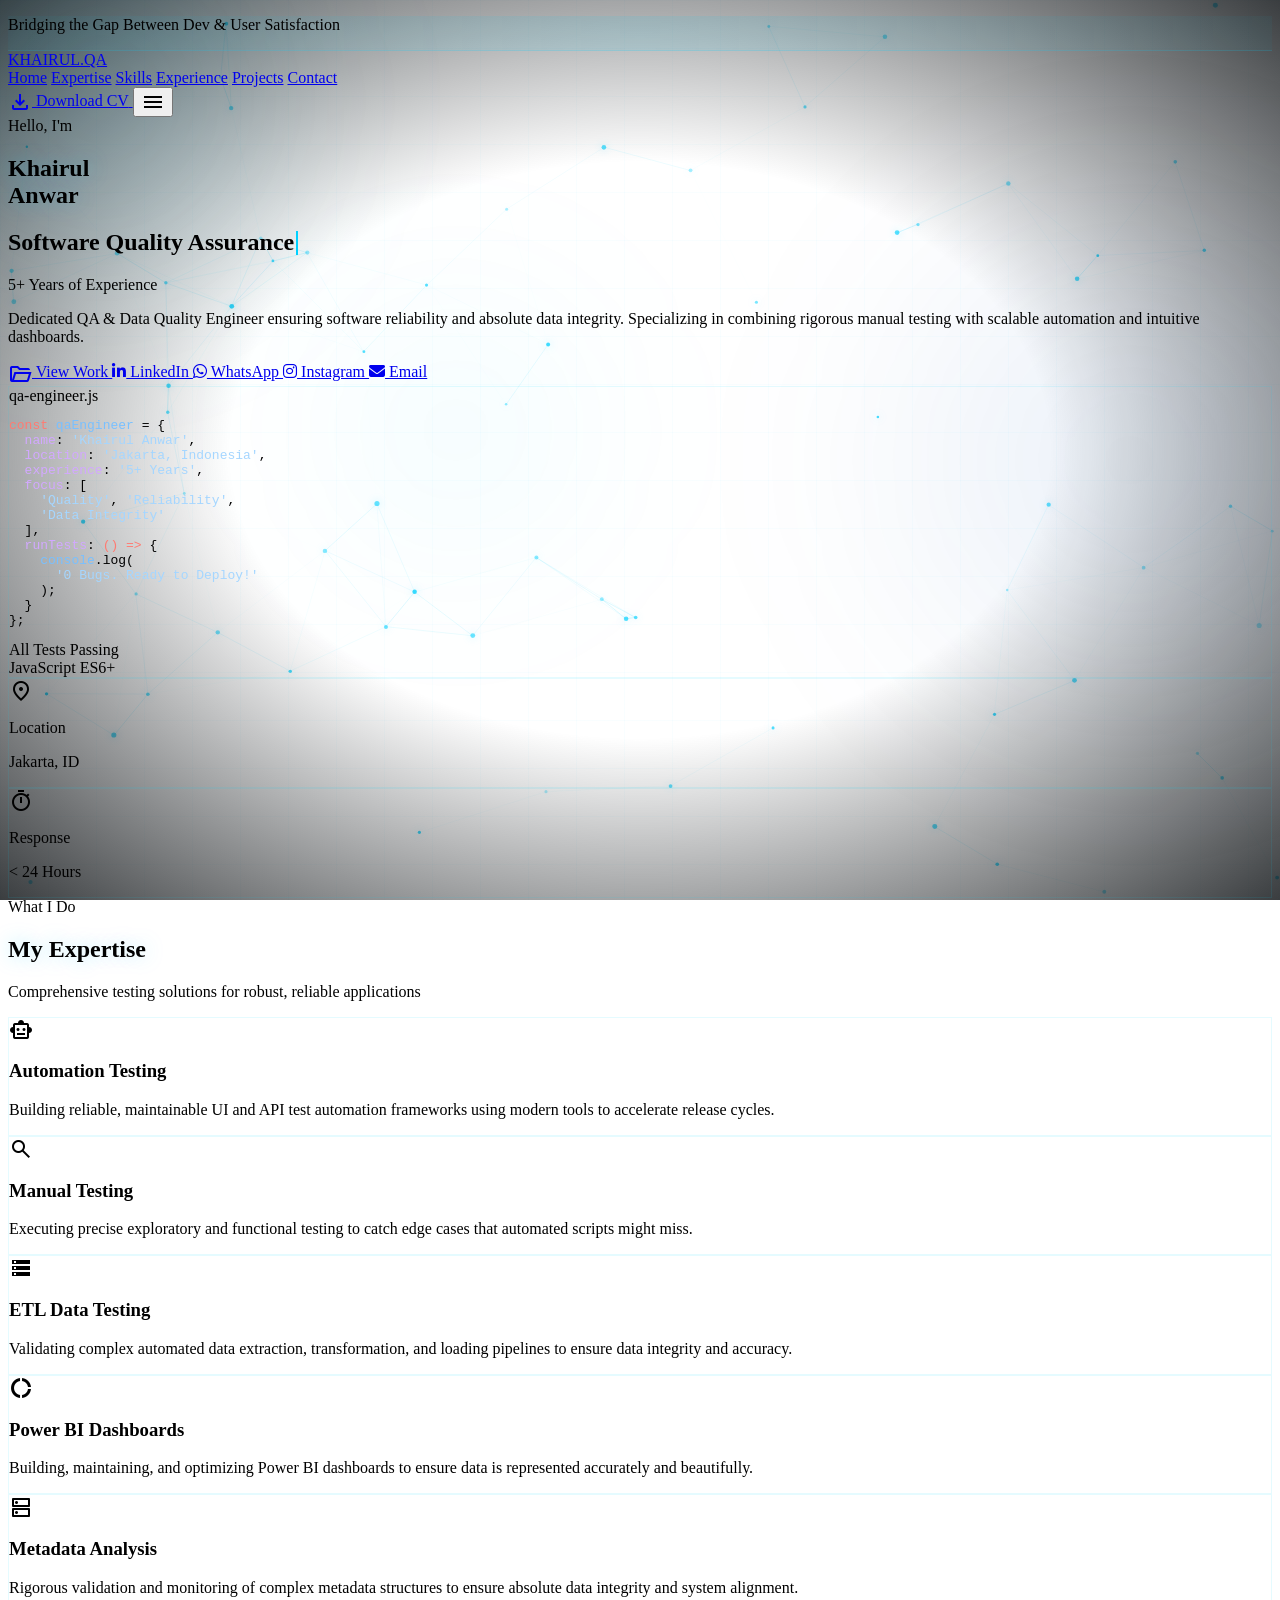
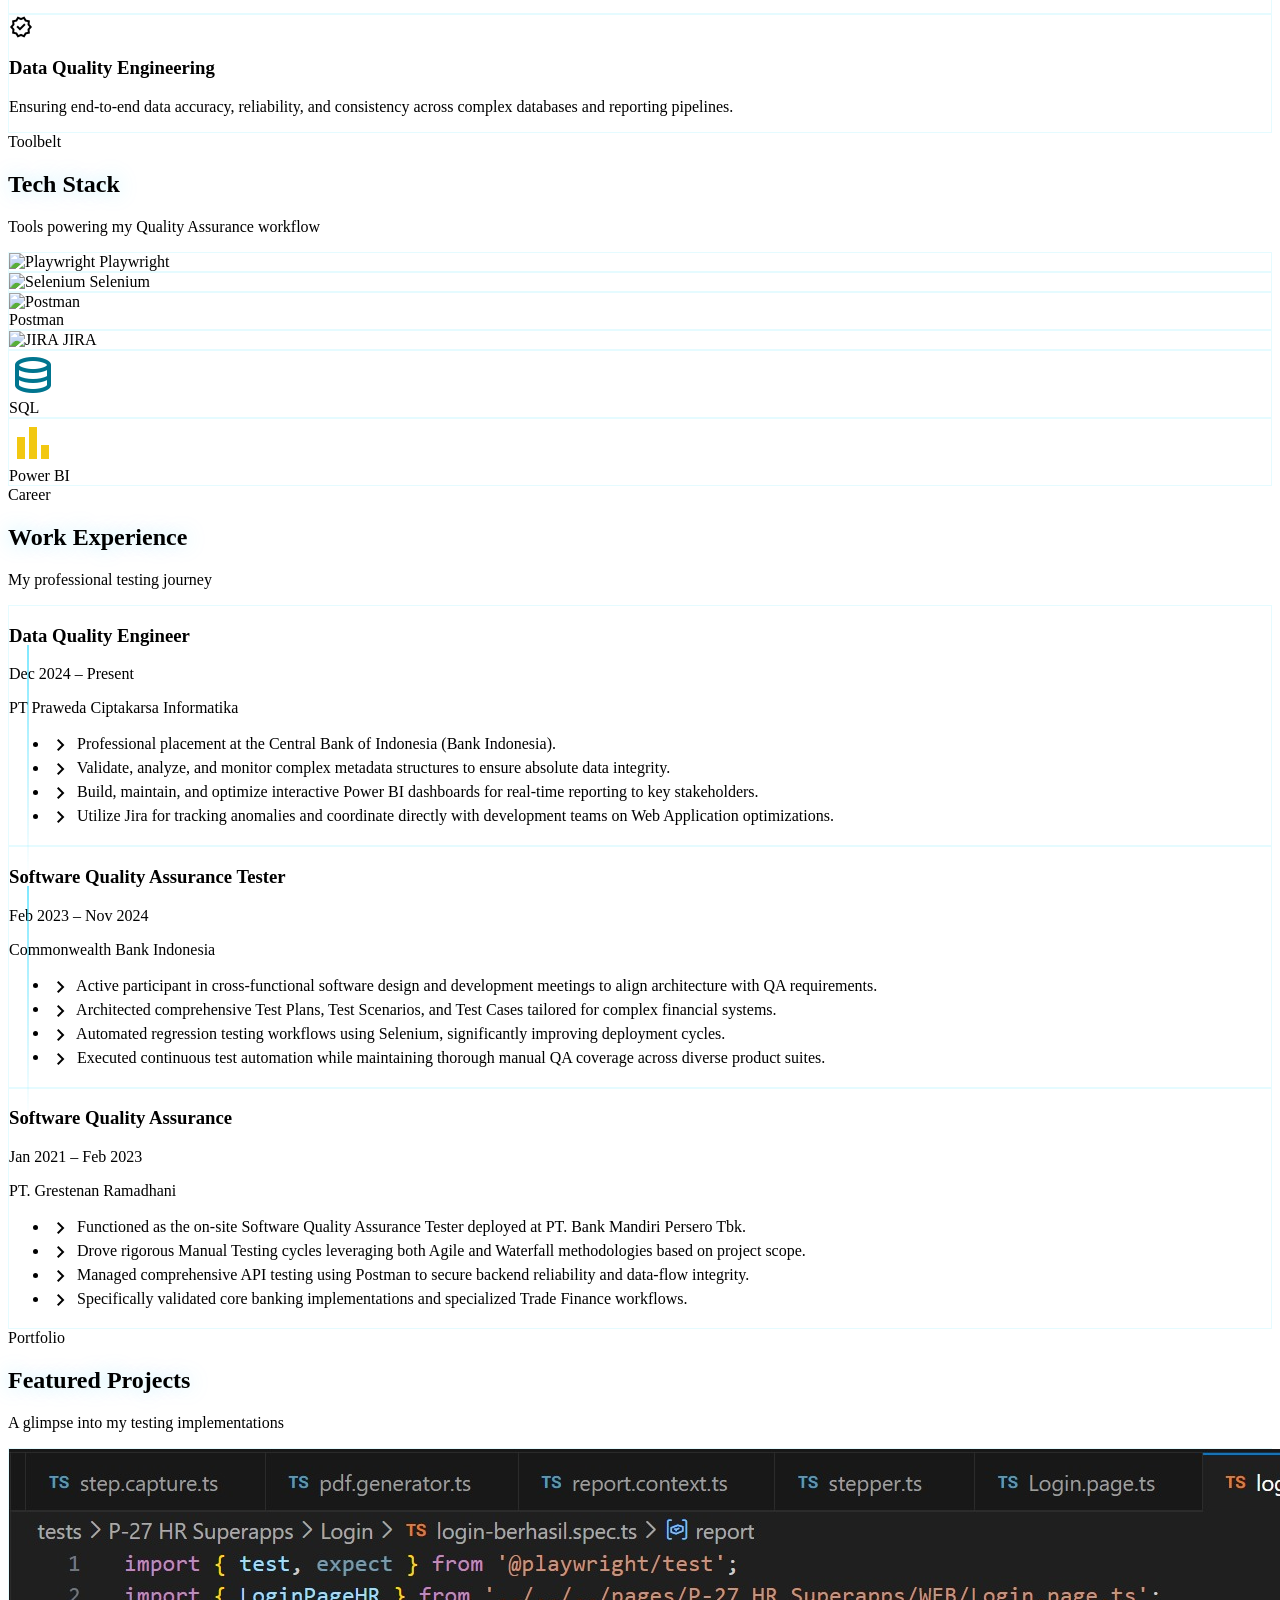
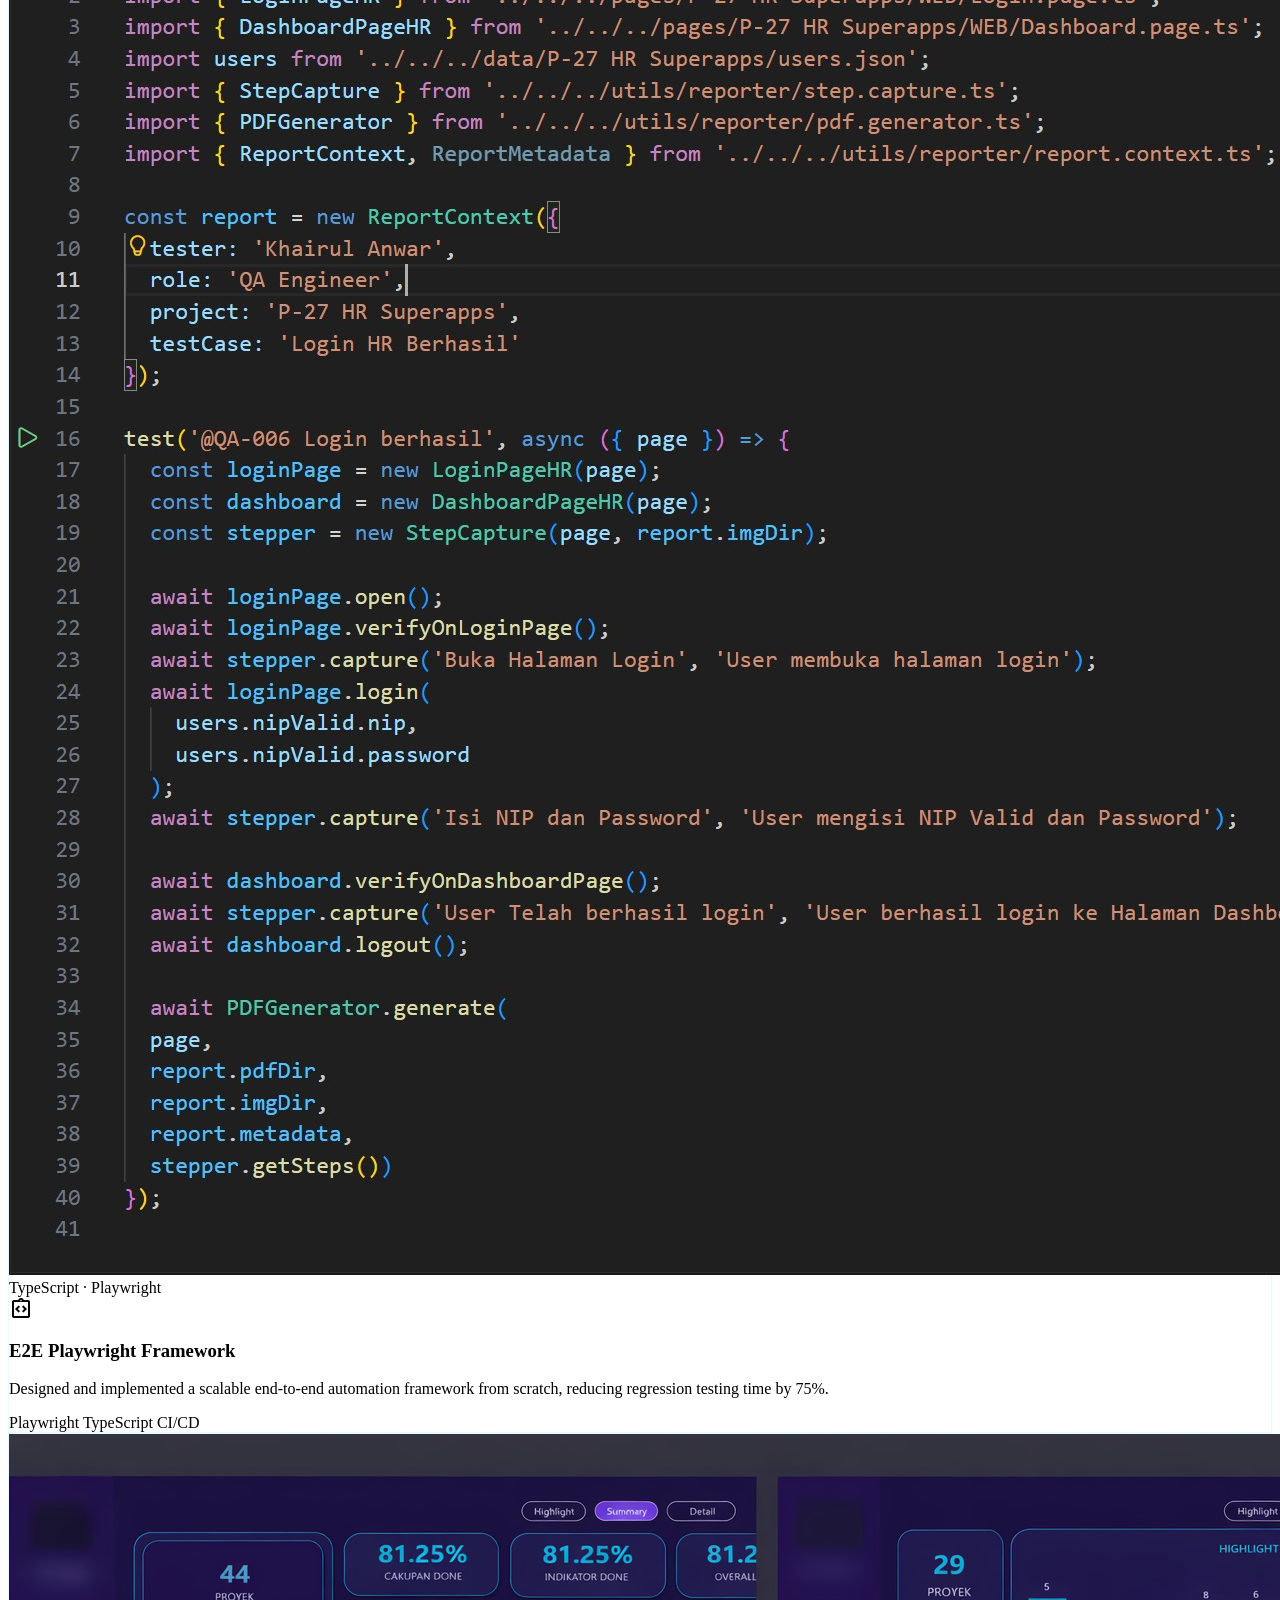
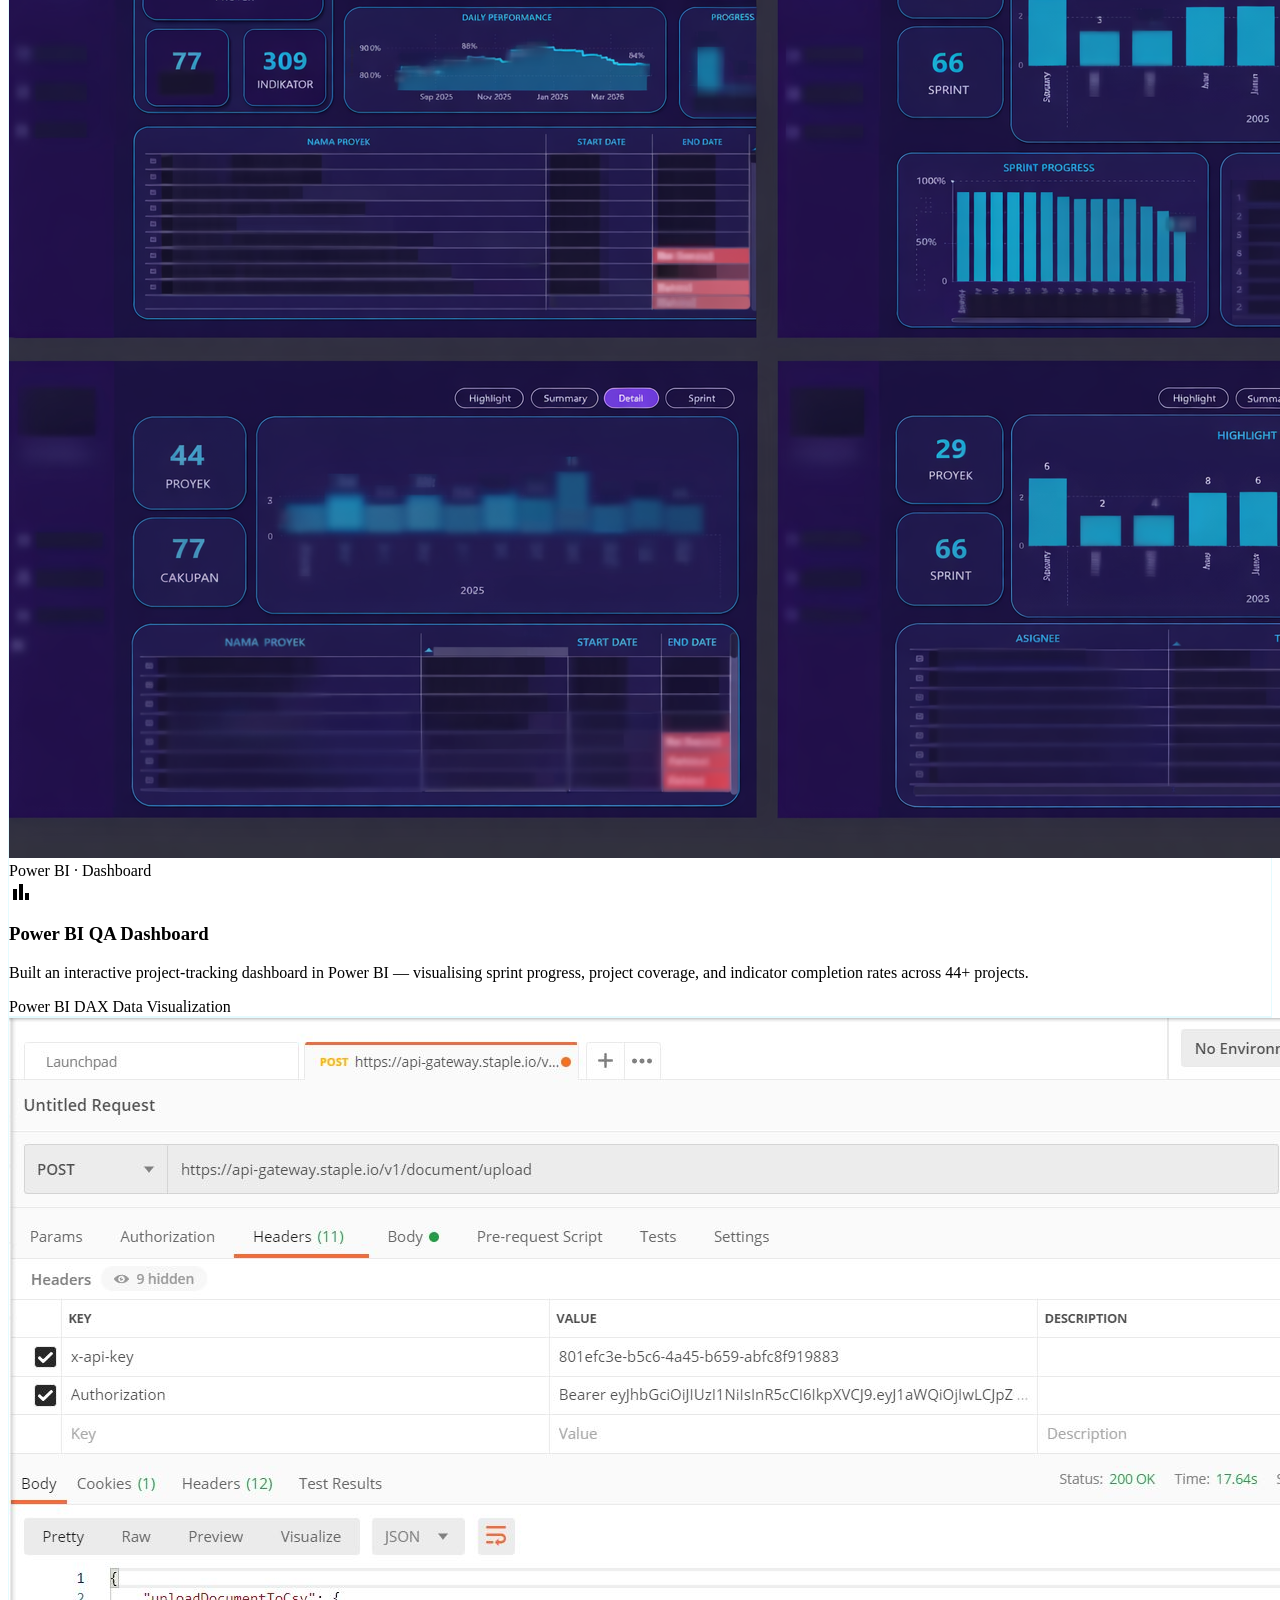
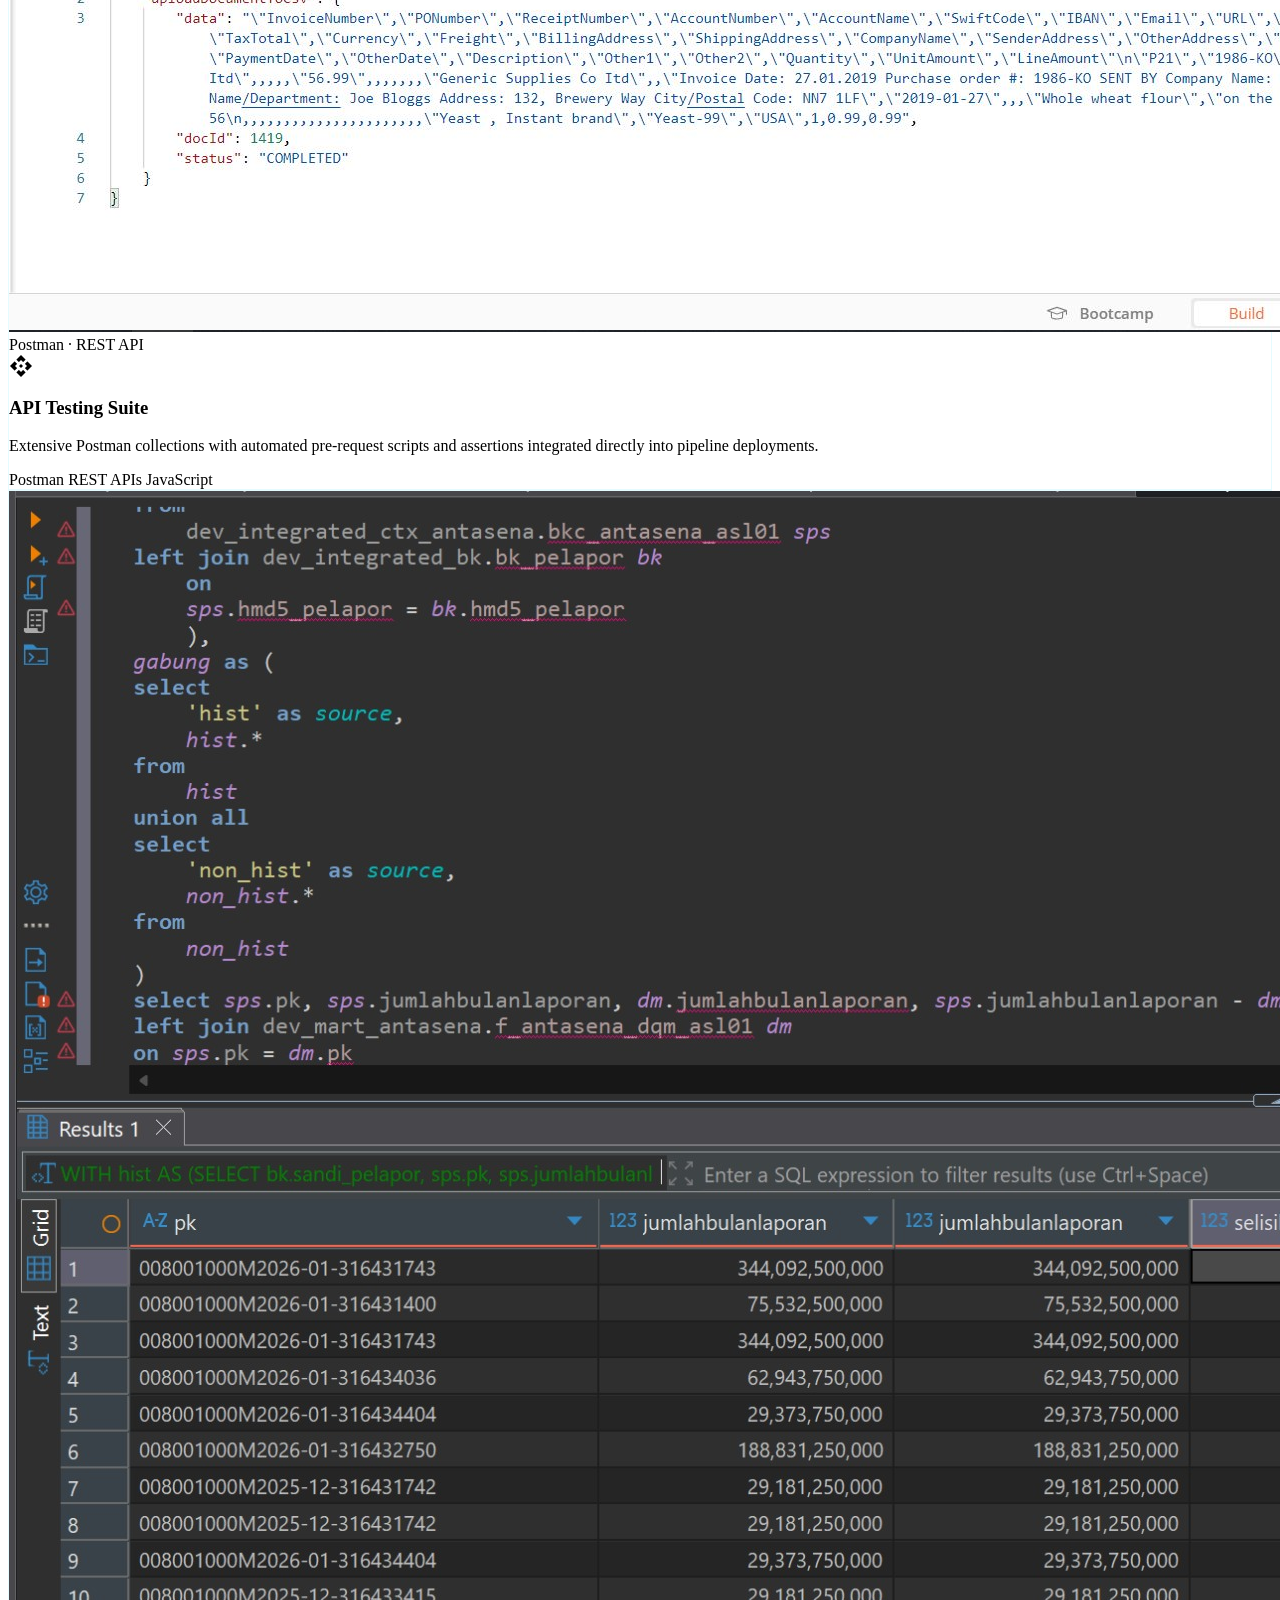
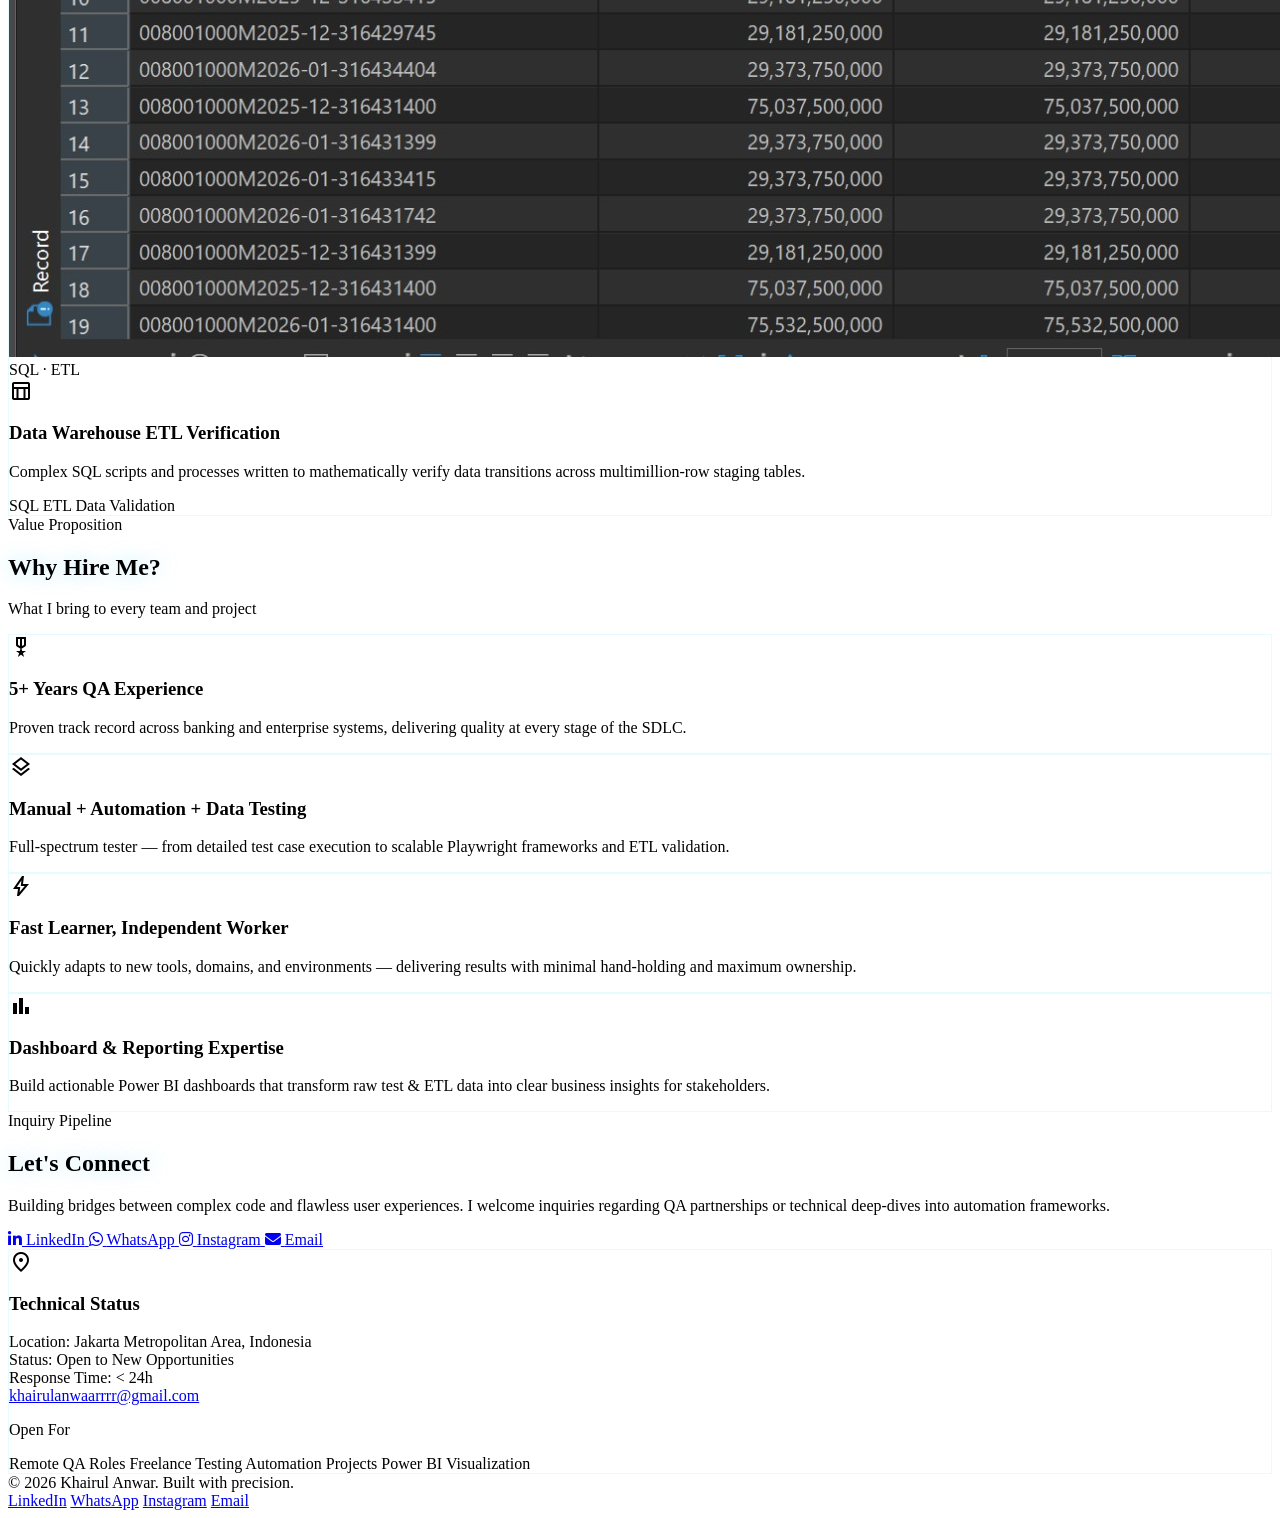
==== commit fab8d4b6: "Add files via upload new version with download button" ====
--- a/index.html
+++ b/index.html
@@ -388,7 +388,7 @@
 
     <!-- ========================= NAVBAR ========================= -->
     <nav id="navbar"
-        class="fixed top-9 w-full z-50 bg-background/80 backdrop-blur-xl border-b border-white/5 transition-all duration-300">
+        class="fixed top-9 w-full z-[61] bg-background/80 backdrop-blur-xl border-b border-white/5 transition-all duration-300">
         <div class="flex justify-between items-center max-w-7xl mx-auto px-6 h-16">
             <a href="#home"
                 class="text-xl font-bold text-primary tracking-tighter font-headline flex items-center gap-2">
@@ -406,9 +406,11 @@
                 <a id="nav-contact" class="nav-link hover:text-primary transition-colors" href="#contact">Contact</a>
             </div>
             <div class="flex items-center gap-4">
-                <a href="https://www.linkedin.com/in/khairul-anwar-5a3662180/" target="_blank"
-                    class="hidden md:inline-flex bg-primary/10 text-primary border border-primary/20 px-5 py-2 rounded-md font-label text-sm font-semibold transition-all duration-300 hover:bg-primary hover:text-on-primary items-center gap-2">
-                    <span class="material-symbols-outlined text-base">open_in_new</span> LinkedIn
+                <a href="cv.html" target="_blank"
+                    style="cursor:pointer; pointer-events:all; position:relative; z-index:10;"
+                    class="hidden md:inline-flex items-center gap-2 bg-primary text-on-primary px-5 py-2 rounded-md font-label text-sm font-semibold transition-all duration-300 hover:opacity-85 hover:shadow-[0_0_20px_rgba(0,209,255,0.35)] active:scale-95">
+                    <span class="material-symbols-outlined text-base" style="pointer-events:none;">download</span>
+                    <span style="pointer-events:none;">Download CV</span>
                 </a>
                 <button id="mobile-menu-btn"
                     class="md:hidden text-on-surface-variant hover:text-primary transition-colors p-2">
@@ -471,6 +473,7 @@
                         class="bg-primary text-on-primary px-7 py-3 rounded-md font-headline font-bold hover:shadow-[0_0_24px_rgba(0,209,255,0.4)] transition-all duration-300 flex items-center gap-2">
                         <span class="material-symbols-outlined text-lg">folder_open</span> View Work
                     </a>
+                    </a>
                     <a href="https://www.linkedin.com/in/khairul-anwar-5a3662180/" target="_blank"
                         class="flex items-center gap-2 px-5 py-3 bg-surface-container-high border border-white/5 hover:border-primary/50 hover:text-primary transition-all rounded-md font-label text-sm font-semibold text-on-surface-variant">
                         <i class="fa-brands fa-linkedin-in text-primary text-base"></i> LinkedIn
@@ -482,6 +485,13 @@
                     <a href="https://www.instagram.com/leopugjelly/" target="_blank"
                         class="flex items-center gap-2 px-5 py-3 bg-surface-container-high border border-white/5 hover:border-primary/50 hover:text-primary transition-all rounded-md font-label text-sm font-semibold text-on-surface-variant">
                         <i class="fa-brands fa-instagram text-primary text-base"></i> Instagram
+                    </a>
+                    <a href="mailto:khairulanwaarrrr@gmail.com"
+                        class="flex items-center gap-3 px-5 py-3 bg-surface-container-high border border-white/5 hover:border-primary/50 transition-all rounded-md group">
+                        <i
+                            class="fa-solid fa-envelope text-primary text-lg group-hover:scale-110 transition-transform inline-block"></i>
+                        <span
+                            class="font-label text-sm font-semibold text-on-surface-variant group-hover:text-primary">Email</span>
                     </a>
                 </div>
             </div>
@@ -957,7 +967,7 @@
                                 class="bg-primary/10 text-primary border border-primary/20 text-xs font-label font-semibold px-3 py-1 rounded-full">DAX</span>
                             <span
                                 class="bg-primary/10 text-primary border border-primary/20 text-xs font-label font-semibold px-3 py-1 rounded-full">Data
-                                Viz</span>
+                                Visualization</span>
                         </div>
                     </div>
                 </div>
@@ -1039,6 +1049,89 @@
                                 Validation</span>
                         </div>
                     </div>
+                </div>
+            </div>
+        </div>
+    </section>
+
+    <!-- ========================= WHY HIRE ME ========================= -->
+    <section id="why-hire-me" class="py-24 px-6">
+        <div class="max-w-5xl mx-auto">
+            <div class="text-center mb-16 reveal">
+                <span class="font-label text-xs uppercase tracking-[0.3em] text-primary font-bold">Value
+                    Proposition</span>
+                <h2
+                    class="text-5xl md:text-6xl font-headline font-bold text-on-surface tracking-tighter mt-2 glow-blue">
+                    Why Hire <span class="text-primary">Me?</span>
+                </h2>
+                <p class="text-on-surface-variant mt-4 text-lg font-light">What I bring to every team and project</p>
+            </div>
+
+            <div class="grid grid-cols-1 sm:grid-cols-2 lg:grid-cols-3 gap-5 reveal">
+
+                <!-- Card 1 -->
+                <div
+                    class="group relative bg-surface-container-low kinetic-border rounded-xl p-7 hover:border-primary/50 hover:-translate-y-1 transition-all duration-300 hover:shadow-[0_8px_32px_rgba(0,209,255,0.10)] overflow-hidden">
+                    <div
+                        class="absolute inset-0 bg-gradient-to-br from-primary/5 to-transparent opacity-0 group-hover:opacity-100 transition-opacity duration-500 pointer-events-none rounded-xl">
+                    </div>
+                    <div
+                        class="w-11 h-11 bg-primary/10 rounded-xl flex items-center justify-center mb-5 group-hover:bg-primary/20 transition-colors">
+                        <span class="material-symbols-outlined text-primary text-xl">military_tech</span>
+                    </div>
+                    <h3 class="font-headline font-bold text-base text-on-surface mb-2">5+ Years QA Experience</h3>
+                    <p class="text-on-surface-variant text-sm font-light leading-relaxed">Proven track record across
+                        banking and enterprise systems, delivering quality at every stage of the SDLC.</p>
+                </div>
+
+                <!-- Card 2 -->
+                <div class="group relative bg-surface-container-low kinetic-border rounded-xl p-7 hover:border-primary/50 hover:-translate-y-1 transition-all duration-300 hover:shadow-[0_8px_32px_rgba(0,209,255,0.10)] overflow-hidden"
+                    style="transition-delay:0.06s">
+                    <div
+                        class="absolute inset-0 bg-gradient-to-br from-primary/5 to-transparent opacity-0 group-hover:opacity-100 transition-opacity duration-500 pointer-events-none rounded-xl">
+                    </div>
+                    <div
+                        class="w-11 h-11 bg-primary/10 rounded-xl flex items-center justify-center mb-5 group-hover:bg-primary/20 transition-colors">
+                        <span class="material-symbols-outlined text-primary text-xl">layers</span>
+                    </div>
+                    <h3 class="font-headline font-bold text-base text-on-surface mb-2">Manual + Automation + Data
+                        Testing</h3>
+                    <p class="text-on-surface-variant text-sm font-light leading-relaxed">Full-spectrum tester — from
+                        detailed test case execution to scalable Playwright frameworks and ETL validation.</p>
+                </div>
+
+                <!-- Card 3 -->
+                <div class="group relative bg-surface-container-low kinetic-border rounded-xl p-7 hover:border-primary/50 hover:-translate-y-1 transition-all duration-300 hover:shadow-[0_8px_32px_rgba(0,209,255,0.10)] overflow-hidden"
+                    style="transition-delay:0.12s">
+                    <div
+                        class="absolute inset-0 bg-gradient-to-br from-primary/5 to-transparent opacity-0 group-hover:opacity-100 transition-opacity duration-500 pointer-events-none rounded-xl">
+                    </div>
+                    <div
+                        class="w-11 h-11 bg-primary/10 rounded-xl flex items-center justify-center mb-5 group-hover:bg-primary/20 transition-colors">
+                        <span class="material-symbols-outlined text-primary text-xl">bolt</span>
+                    </div>
+                    <h3 class="font-headline font-bold text-base text-on-surface mb-2">Fast Learner, Independent Worker
+                    </h3>
+                    <p class="text-on-surface-variant text-sm font-light leading-relaxed">Quickly adapts to new tools,
+                        domains, and environments — delivering results with minimal hand-holding and maximum ownership.
+                    </p>
+                </div>
+
+                <!-- Card 4 -->
+                <div class="group relative bg-surface-container-low kinetic-border rounded-xl p-7 hover:border-primary/50 hover:-translate-y-1 transition-all duration-300 hover:shadow-[0_8px_32px_rgba(0,209,255,0.10)] overflow-hidden"
+                    style="transition-delay:0.18s">
+                    <div
+                        class="absolute inset-0 bg-gradient-to-br from-primary/5 to-transparent opacity-0 group-hover:opacity-100 transition-opacity duration-500 pointer-events-none rounded-xl">
+                    </div>
+                    <div
+                        class="w-11 h-11 bg-primary/10 rounded-xl flex items-center justify-center mb-5 group-hover:bg-primary/20 transition-colors">
+                        <span class="material-symbols-outlined text-primary text-xl">bar_chart</span>
+                    </div>
+                    <h3 class="font-headline font-bold text-base text-on-surface mb-2">Dashboard &amp; Reporting
+                        Expertise</h3>
+                    <p class="text-on-surface-variant text-sm font-light leading-relaxed">Build actionable Power BI
+                        dashboards that transform raw test &amp; ETL data into clear business insights for stakeholders.
+                    </p>
                 </div>
             </div>
         </div>
@@ -1086,6 +1179,14 @@
                         <span
                             class="font-label text-sm font-semibold text-on-surface-variant group-hover:text-primary">Instagram</span>
                     </a>
+                    <a href="mailto:khairulanwaarrrr@gmail.com"
+                        class="flex items-center gap-3 px-5 py-3 bg-surface-container-high border border-white/5 hover:border-primary/50 transition-all rounded-md group">
+                        <i
+                            class="fa-solid fa-envelope text-primary text-lg group-hover:scale-110 transition-transform inline-block"></i>
+                        <span
+                            class="font-label text-sm font-semibold text-on-surface-variant group-hover:text-primary">Email</span>
+                    </a>
+                    </a>
                 </div>
 
                 <!-- Technical Status card -->
@@ -1112,6 +1213,37 @@
                             <span
                                 class="w-1.5 h-1.5 rounded-full bg-primary shadow-[0_0_8px_rgba(0,209,255,0.8)] shrink-0"></span>
                             <span class="text-sm font-label text-on-surface-variant">Response Time: &lt; 24h</span>
+                        </div>
+                        <div class="flex items-center gap-3">
+                            <span
+                                class="w-1.5 h-1.5 rounded-full bg-primary shadow-[0_0_8px_rgba(0,209,255,0.8)] shrink-0"></span>
+                            <a href="mailto:khairulanwaarrrr@gmail.com"
+                                class="text-sm font-label text-primary hover:underline underline-offset-2 transition-all">khairulanwaarrrr@gmail.com</a>
+                        </div>
+                    </div>
+
+                    <!-- Open for -->
+                    <div class="mt-6 pt-6 border-t border-white/8">
+                        <p class="text-xs font-label font-bold uppercase tracking-[0.2em] text-primary/60 mb-4">Open For
+                        </p>
+                        <div class="flex flex-wrap gap-2">
+                            <span
+                                class="flex items-center gap-1.5 bg-primary/8 border border-primary/20 text-primary text-xs font-label font-semibold px-3 py-1.5 rounded-full">
+                                <span class="w-1 h-1 rounded-full bg-primary animate-pulse"></span>Remote QA Roles
+                            </span>
+                            <span
+                                class="flex items-center gap-1.5 bg-primary/8 border border-primary/20 text-primary text-xs font-label font-semibold px-3 py-1.5 rounded-full">
+                                <span class="w-1 h-1 rounded-full bg-primary animate-pulse"></span>Freelance Testing
+                            </span>
+                            <span
+                                class="flex items-center gap-1.5 bg-primary/8 border border-primary/20 text-primary text-xs font-label font-semibold px-3 py-1.5 rounded-full">
+                                <span class="w-1 h-1 rounded-full bg-primary animate-pulse"></span>Automation Projects
+                            </span>
+                            <span
+                                class="flex items-center gap-1.5 bg-primary/8 border border-primary/20 text-primary text-xs font-label font-semibold px-3 py-1.5 rounded-full">
+                                <span class="w-1 h-1 rounded-full bg-primary animate-pulse"></span>Power BI
+                                Visualization
+                            </span>
                         </div>
                     </div>
                 </div>
@@ -1135,6 +1267,8 @@
                     href="https://api.whatsapp.com/send?phone=6287893162489" target="_blank">WhatsApp</a>
                 <a class="hover:text-primary transition-colors underline decoration-primary/20 hover:decoration-primary underline-offset-4"
                     href="https://www.instagram.com/leopugjelly/" target="_blank">Instagram</a>
+                <a class="hover:text-primary transition-colors underline decoration-primary/20 hover:decoration-primary underline-offset-4"
+                    href="mailto:khairulanwaarrrr@gmail.com" target="_blank">Email</a>
             </div>
         </div>
     </footer>
